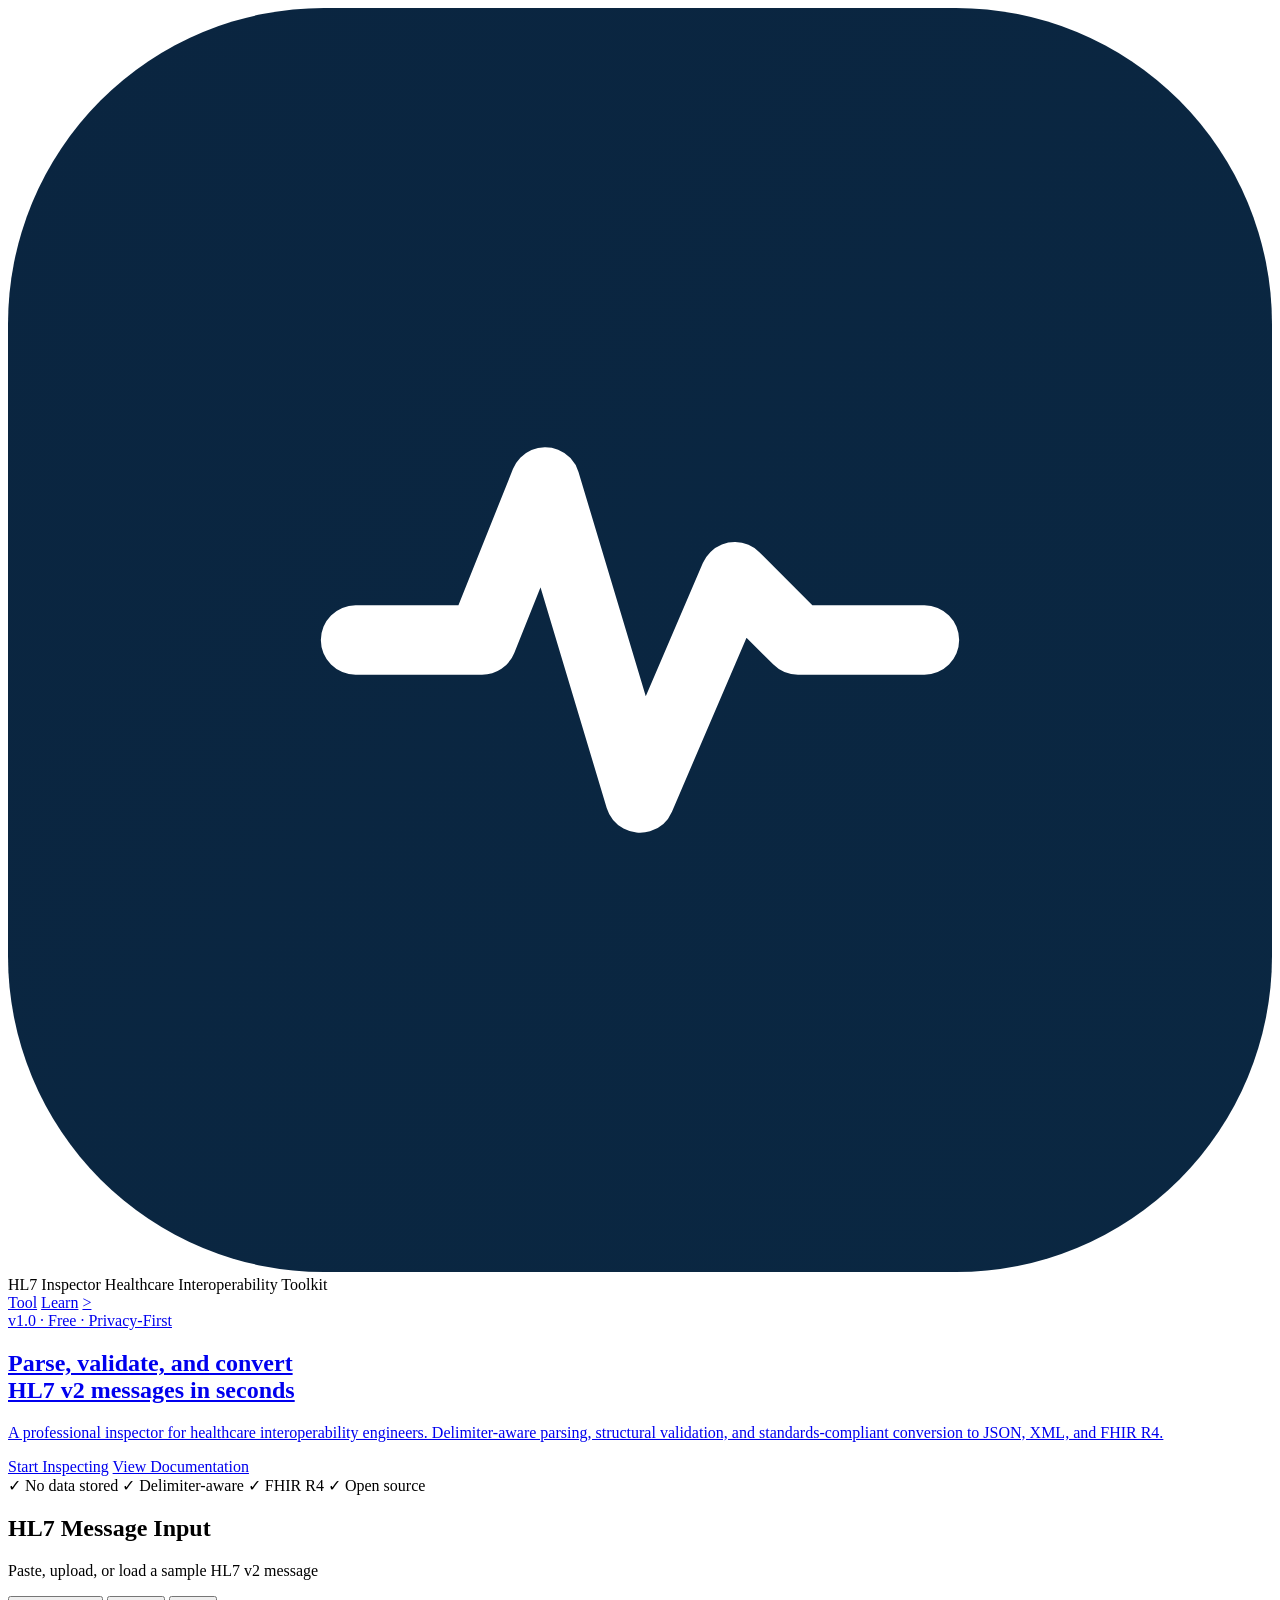
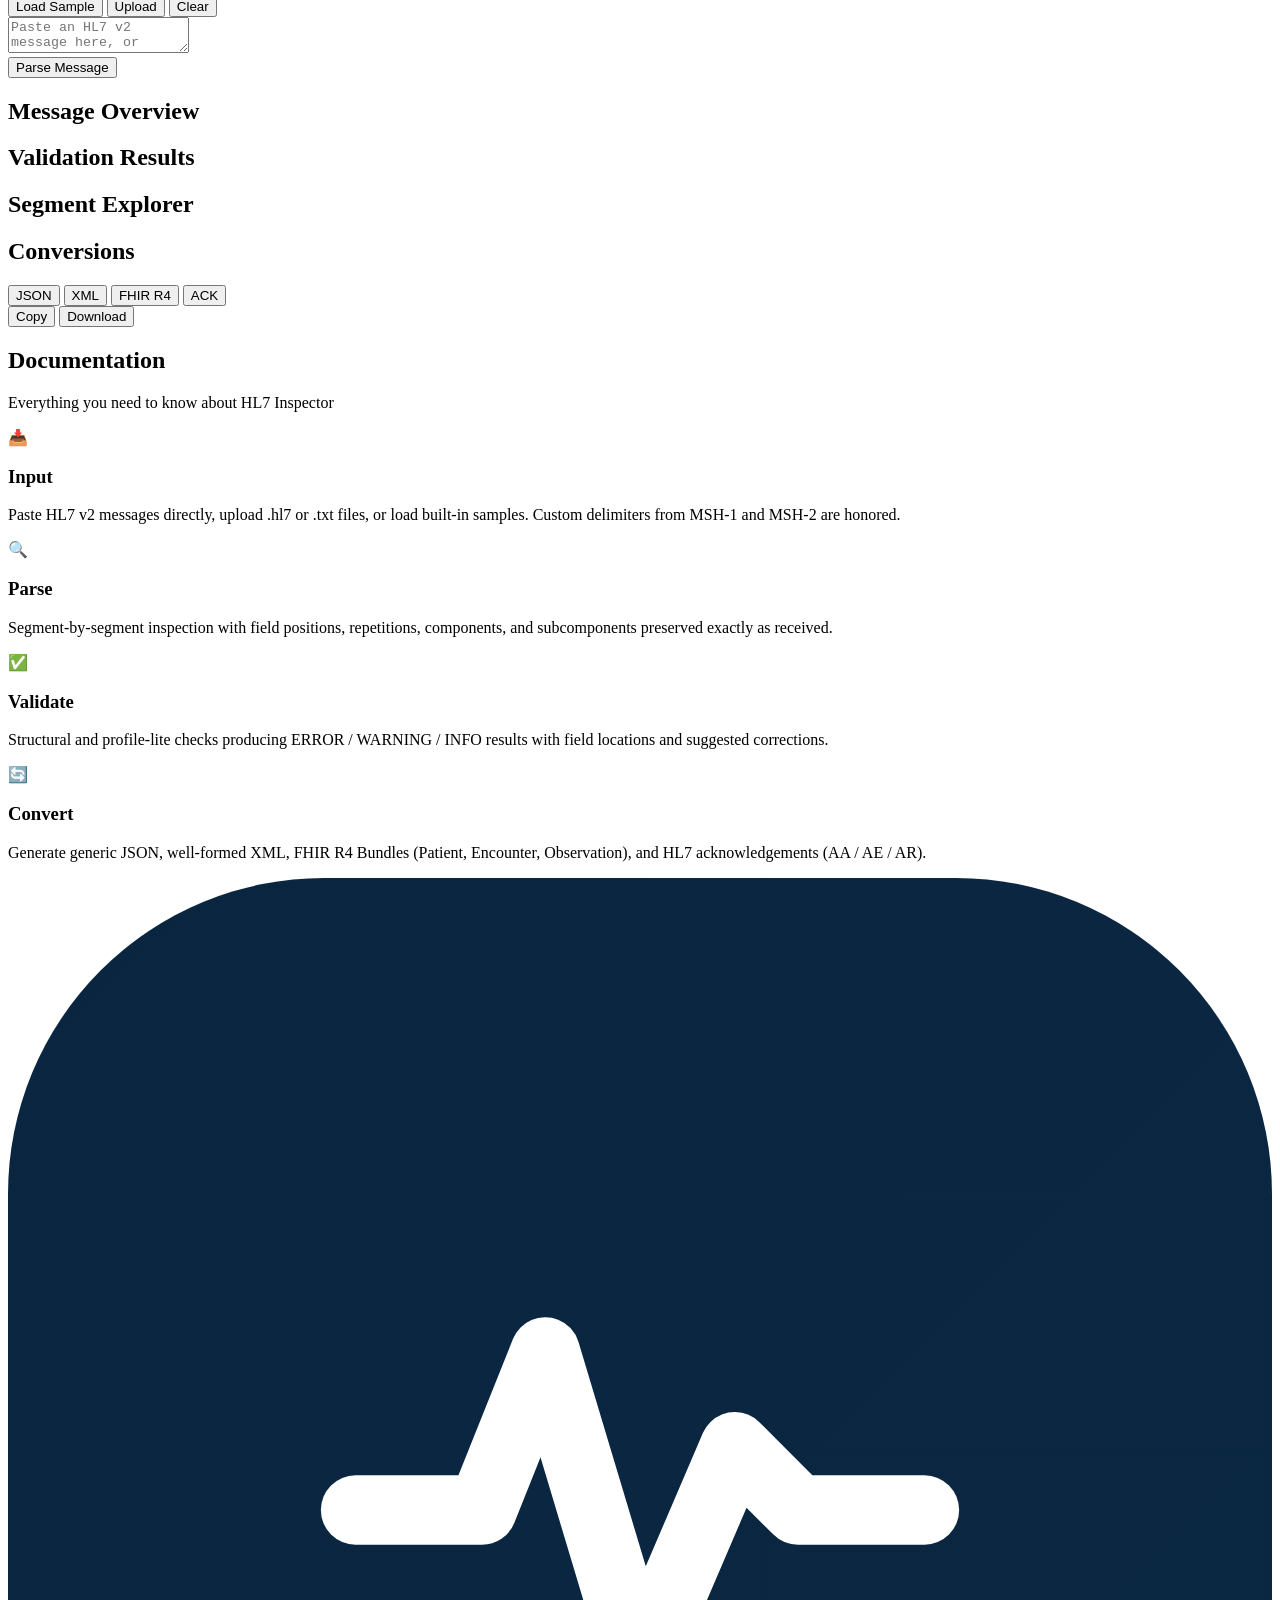
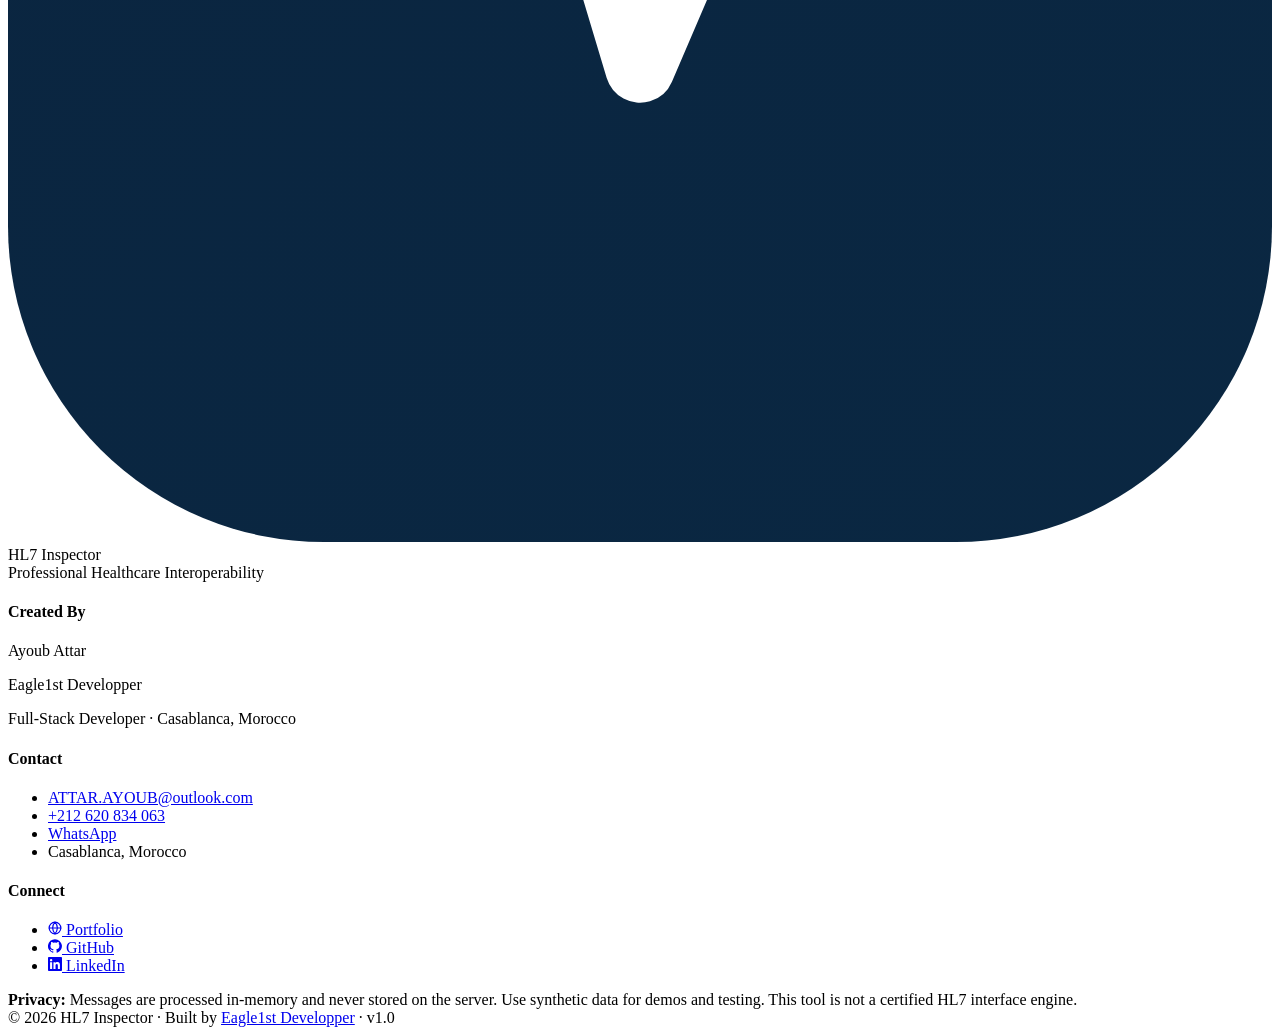
==== app/static/index.html @ b0ec29ca "Add visual HL7 learning page with animated walkthrough and segment explorer" ====
<!doctype html>
<html lang="en">

<head>
  <meta charset="utf-8" />
  <meta name="viewport" content="width=device-width,initial-scale=1" />
  <meta name="description"
    content="Professional HL7 v2 inspector, validator, and converter. Parse, validate, and convert HL7 messages to JSON, XML, and FHIR R4." />
  <title>HL7 Inspector — Professional Healthcare Message Tool</title>
  <link rel="preconnect" href="https://fonts.googleapis.com">
  <link rel="preconnect" href="https://fonts.gstatic.com" crossorigin>
  <link
    href="https://fonts.googleapis.com/css2?family=Inter:wght@400;500;600;700;800&family=JetBrains+Mono:wght@400;500&display=swap"
    rel="stylesheet">
  <link rel="stylesheet" href="/static/style.css" />
</head>

<body>

  <!-- ═══════════════════════════════════════════════════════════
     HEADER
     ═══════════════════════════════════════════════════════════ -->
  <header class="app-header">
    <div class="header-inner">
      <div class="brand">
        <div class="brand-mark">
          <svg viewBox="0 0 40 40" fill="none" xmlns="http://www.w3.org/2000/svg">
            <rect width="40" height="40" rx="10" fill="url(#brandGrad)" />
            <path d="M11 20h4l2-5 3 10 3-7 2 2h4" stroke="#fff" stroke-width="2.2" stroke-linecap="round"
              stroke-linejoin="round" fill="none" />
            <defs>
              <linearGradient id="brandGrad" x1="0" y1="0" x2="40" y2="40">
                <stop stop-color="#0a2540" />
                <stop offset="1" stop-color="#0e7c86" />
              </linearGradient>
            </defs>
          </svg>
        </div>
        <div class="brand-text">
          <span class="brand-name">HL7 Inspector</span>
          <span class="brand-tag">Healthcare Interoperability Toolkit</span>
        </div>
      </div>
      <nav class="header-nav">
        <a href="/" class="nav-link">Tool</a>
        <a href="/learn" class="nav-link">Learn</a>
        <a href="https://github.com/ATTARAYOUB" target="_blank" rel="noopener" class="nav-link nav-github"> >
      </nav>
    </div>
  </header>

  <!-- ═══════════════════════════════════════════════════════════
     HERO
     ═══════════════════════════════════════════════════════════ -->
  <section class="hero">
    <div class="hero-inner">
      <div class="hero-badge">v1.0 · Free · Privacy-First</div>
      <h1 class="hero-title">
        Parse, validate, and convert<br />
        <span class="hero-accent">HL7 v2 messages</span> in seconds
      </h1>
      <p class="hero-sub">
        A professional inspector for healthcare interoperability engineers.
        Delimiter-aware parsing, structural validation, and standards-compliant
        conversion to JSON, XML, and FHIR R4.
      </p>
      <div class="hero-actions">
        <a href="#tool" class="btn-primary-lg">Start Inspecting</a>
        <a href="#docs" class="btn-secondary-lg">View Documentation</a>
      </div>
      <div class="hero-trust">
        <span class="trust-item">✓ No data stored</span>
        <span class="trust-item">✓ Delimiter-aware</span>
        <span class="trust-item">✓ FHIR R4</span>
        <span class="trust-item">✓ Open source</span>
      </div>
    </div>
  </section>

  <!-- ═══════════════════════════════════════════════════════════
     MAIN TOOL
     ═══════════════════════════════════════════════════════════ -->
  <main class="container" id="tool">

    <!-- INPUT -->
    <section class="panel">
      <div class="panel-head">
        <div>
          <h2>HL7 Message Input</h2>
          <p class="panel-sub">Paste, upload, or load a sample HL7 v2 message</p>
        </div>
        <div class="actions">
          <button id="btn-sample" class="btn ghost">Load Sample</button>
          <input type="file" id="file-input" accept=".hl7,.txt" hidden />
          <button id="btn-upload" class="btn ghost">Upload</button>
          <button id="btn-clear" class="btn ghost">Clear</button>
        </div>
      </div>
      <textarea id="input" spellcheck="false"
        placeholder="Paste an HL7 v2 message here, or click Load Sample…"></textarea>
      <div class="row">
        <button id="btn-parse" class="btn primary">Parse Message</button>
        <span id="parse-status" class="status"></span>
      </div>
    </section>

    <!-- OVERVIEW -->
    <section id="overview-card" class="panel hidden">
      <div class="panel-head">
        <h2>Message Overview</h2>
      </div>
      <div id="overview" class="overview-grid"></div>
    </section>

    <!-- VALIDATION -->
    <section id="validation-card" class="panel hidden">
      <div class="panel-head">
        <h2>Validation Results</h2>
      </div>
      <div id="validation-summary" class="validation-summary"></div>
      <div id="validation-list" class="validation-list"></div>
    </section>

    <!-- EXPLORER -->
    <section id="explorer-card" class="panel hidden">
      <div class="panel-head">
        <h2>Segment Explorer</h2>
      </div>
      <div id="explorer" class="explorer"></div>
    </section>

    <!-- OUTPUTS -->
    <section id="outputs-card" class="panel hidden">
      <div class="panel-head">
        <h2>Conversions</h2>
      </div>
      <nav class="tabs" id="tabs">
        <button data-tab="json" class="tab active">JSON</button>
        <button data-tab="xml" class="tab">XML</button>
        <button data-tab="fhir" class="tab">FHIR R4</button>
        <button data-tab="ack" class="tab">ACK</button>
      </nav>
      <div class="output-toolbar">
        <button id="btn-copy" class="btn ghost">Copy</button>
        <button id="btn-download" class="btn ghost">Download</button>
        <span id="output-status" class="status"></span>
      </div>
      <pre id="output" class="output"></pre>
    </section>

  </main>

  <!-- ═══════════════════════════════════════════════════════════
     DOCS
     ═══════════════════════════════════════════════════════════ -->
  <section class="docs-section" id="docs">
    <div class="docs-inner">
      <h2 class="section-title">Documentation</h2>
      <p class="section-sub">Everything you need to know about HL7 Inspector</p>

      <div class="docs-grid">
        <div class="doc-card">
          <div class="doc-icon">📥</div>
          <h3>Input</h3>
          <p>Paste HL7 v2 messages directly, upload .hl7 or .txt files, or load built-in samples. Custom delimiters from
            MSH-1 and MSH-2 are honored.</p>
        </div>
        <div class="doc-card">
          <div class="doc-icon">🔍</div>
          <h3>Parse</h3>
          <p>Segment-by-segment inspection with field positions, repetitions, components, and subcomponents preserved
            exactly as received.</p>
        </div>
        <div class="doc-card">
          <div class="doc-icon">✅</div>
          <h3>Validate</h3>
          <p>Structural and profile-lite checks producing ERROR / WARNING / INFO results with field locations and
            suggested corrections.</p>
        </div>
        <div class="doc-card">
          <div class="doc-icon">🔄</div>
          <h3>Convert</h3>
          <p>Generate generic JSON, well-formed XML, FHIR R4 Bundles (Patient, Encounter, Observation), and HL7
            acknowledgements (AA / AE / AR).</p>
        </div>
      </div>
    </div>
  </section>

  <!-- ═══════════════════════════════════════════════════════════
     FOOTER — Developer Info
     ═══════════════════════════════════════════════════════════ -->
  <footer class="app-footer">
    <div class="footer-inner">

      <div class="footer-brand">
        <div class="footer-logo">
          <svg viewBox="0 0 40 40" fill="none" xmlns="http://www.w3.org/2000/svg">
            <rect width="40" height="40" rx="10" fill="url(#footerGrad)" />
            <path d="M11 20h4l2-5 3 10 3-7 2 2h4" stroke="#fff" stroke-width="2.2" stroke-linecap="round"
              stroke-linejoin="round" fill="none" />
            <defs>
              <linearGradient id="footerGrad" x1="0" y1="0" x2="40" y2="40">
                <stop stop-color="#0a2540" />
                <stop offset="1" stop-color="#0e7c86" />
              </linearGradient>
            </defs>
          </svg>
        </div>
        <div>
          <div class="footer-brand-name">HL7 Inspector</div>
          <div class="footer-brand-tag">Professional Healthcare Interoperability</div>
        </div>
      </div>

      <div class="footer-col">
        <h4>Created By</h4>
        <p class="creator-name">Ayoub Attar</p>
        <p class="creator-alias">Eagle1st Developper</p>
        <p class="creator-role">Full-Stack Developer · Casablanca, Morocco</p>
      </div>

      <div class="footer-col">
        <h4>Contact</h4>
        <ul class="footer-links">
          <li><a href="mailto:ATTAR.AYOUB@outlook.com">ATTAR.AYOUB@outlook.com</a></li>
          <li><a href="tel:+212620834063">+212 620 834 063</a></li>
          <li><a href="https://wa.me/212620834063" target="_blank" rel="noopener">WhatsApp</a></li>
          <li>Casablanca, Morocco</li>
        </ul>
      </div>

      <div class="footer-col">
        <h4>Connect</h4>
        <ul class="footer-links">
          <li>
            <a href="https://profile-ayoub.pages.dev" target="_blank" rel="noopener" class="social-link">
              <svg width="14" height="14" viewBox="0 0 24 24" fill="none" stroke="currentColor" stroke-width="2"
                stroke-linecap="round" stroke-linejoin="round">
                <circle cx="12" cy="12" r="10" />
                <line x1="2" y1="12" x2="22" y2="12" />
                <path d="M12 2a15.3 15.3 0 0 1 4 10 15.3 15.3 0 0 1-4 10 15.3 15.3 0 0 1-4-10 15.3 15.3 0 0 1 4-10z" />
              </svg>
              Portfolio
            </a>
          </li>
          <li>
            <a href="https://github.com/ATTARAYOUB" target="_blank" rel="noopener" class="social-link">
              <svg width="14" height="14" viewBox="0 0 24 24" fill="currentColor">
                <path
                  d="M12 .3a12 12 0 0 0-3.8 23.4c.6.1.8-.3.8-.6v-2c-3.3.7-4-1.6-4-1.6-.6-1.4-1.4-1.8-1.4-1.8-1-.7.1-.7.1-.7 1.2.1 1.8 1.2 1.8 1.2 1 1.8 2.8 1.3 3.5 1 0-.8.4-1.3.7-1.6-2.7-.3-5.5-1.3-5.5-6 0-1.2.5-2.3 1.2-3.1-.2-.4-.6-1.5.2-3.2 0 0 1-.3 3.3 1.2a11.5 11.5 0 0 1 6 0c2.3-1.5 3.3-1.2 3.3-1.2.8 1.7.3 2.8.1 3.2.8.8 1.2 1.9 1.2 3.1 0 4.7-2.8 5.7-5.5 6 .4.4.8 1.1.8 2.2v3.3c0 .3.2.7.8.6A12 12 0 0 0 12 .3" />
              </svg>
              GitHub
            </a>
          </li>
          <li>
            <a href="https://linkedin.com/in/itsayoubattar" target="_blank" rel="noopener" class="social-link">
              <svg width="14" height="14" viewBox="0 0 24 24" fill="currentColor">
                <path
                  d="M20.447 20.452h-3.554v-5.569c0-1.328-.027-3.037-1.852-3.037-1.853 0-2.136 1.445-2.136 2.939v5.667H9.351V9h3.414v1.561h.046c.477-.9 1.637-1.85 3.37-1.85 3.601 0 4.267 2.37 4.267 5.455v6.286zM5.337 7.433a2.062 2.062 0 01-2.063-2.065 2.064 2.064 0 112.063 2.065zm1.782 13.019H3.555V9h3.564v11.452zM22.225 0H1.771C.792 0 0 .774 0 1.729v20.542C0 23.227.792 24 1.771 24h20.451C23.2 24 24 23.227 24 22.271V1.729C24 .774 23.2 0 22.222 0h.003z" />
              </svg>
              LinkedIn
            </a>
          </li>
        </ul>
      </div>

    </div>

    <div class="footer-bottom">
      <div class="footer-privacy">
        <strong>Privacy:</strong> Messages are processed in-memory and never stored on the server.
        Use synthetic data for demos and testing. This tool is not a certified HL7 interface engine.
      </div>
      <div class="footer-copy">
        © <span id="year"></span> HL7 Inspector · Built by
        <a href="https://profile-ayoub.pages.dev" target="_blank" rel="noopener">Eagle1st Developper</a>
        · v1.0
      </div>
    </div>
  </footer>

  <script>document.getElementById('year').textContent = new Date().getFullYear();</script>
  <script src="/static/app.js"></script>
</body>

</html>
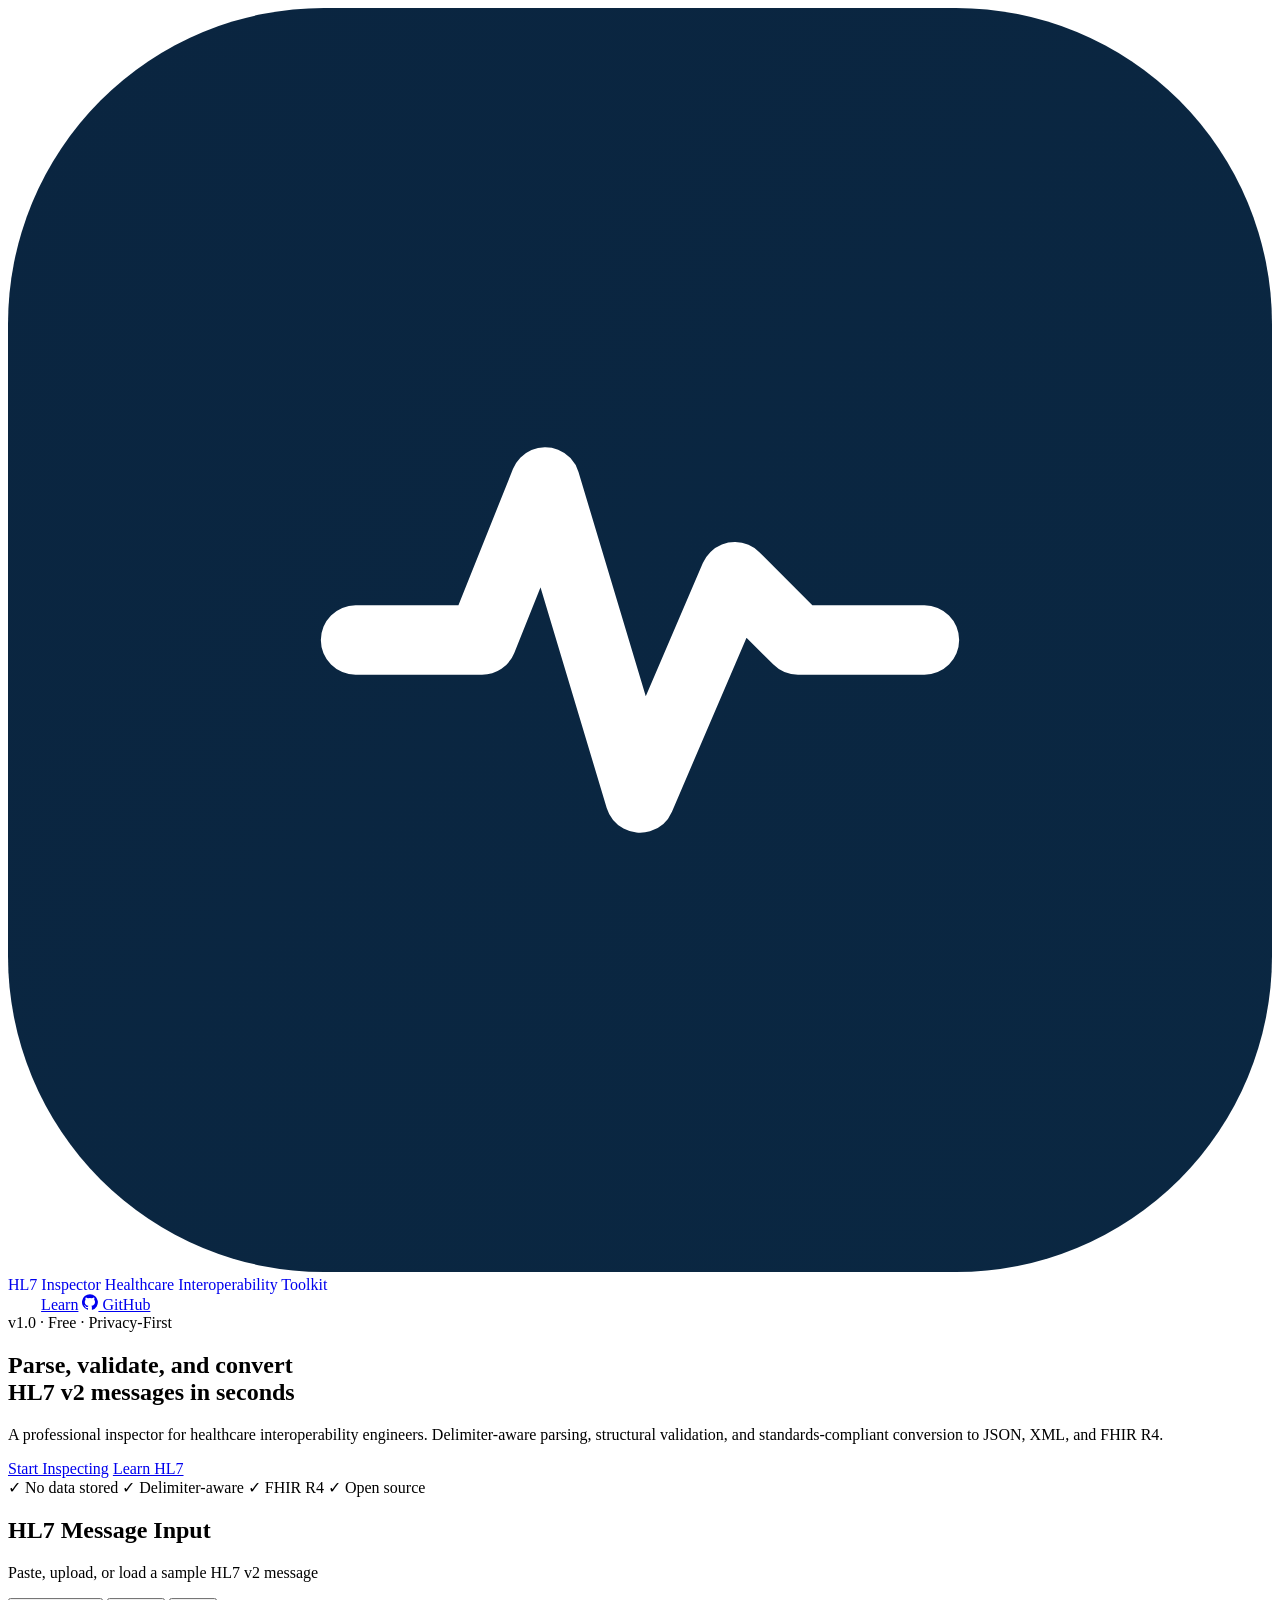
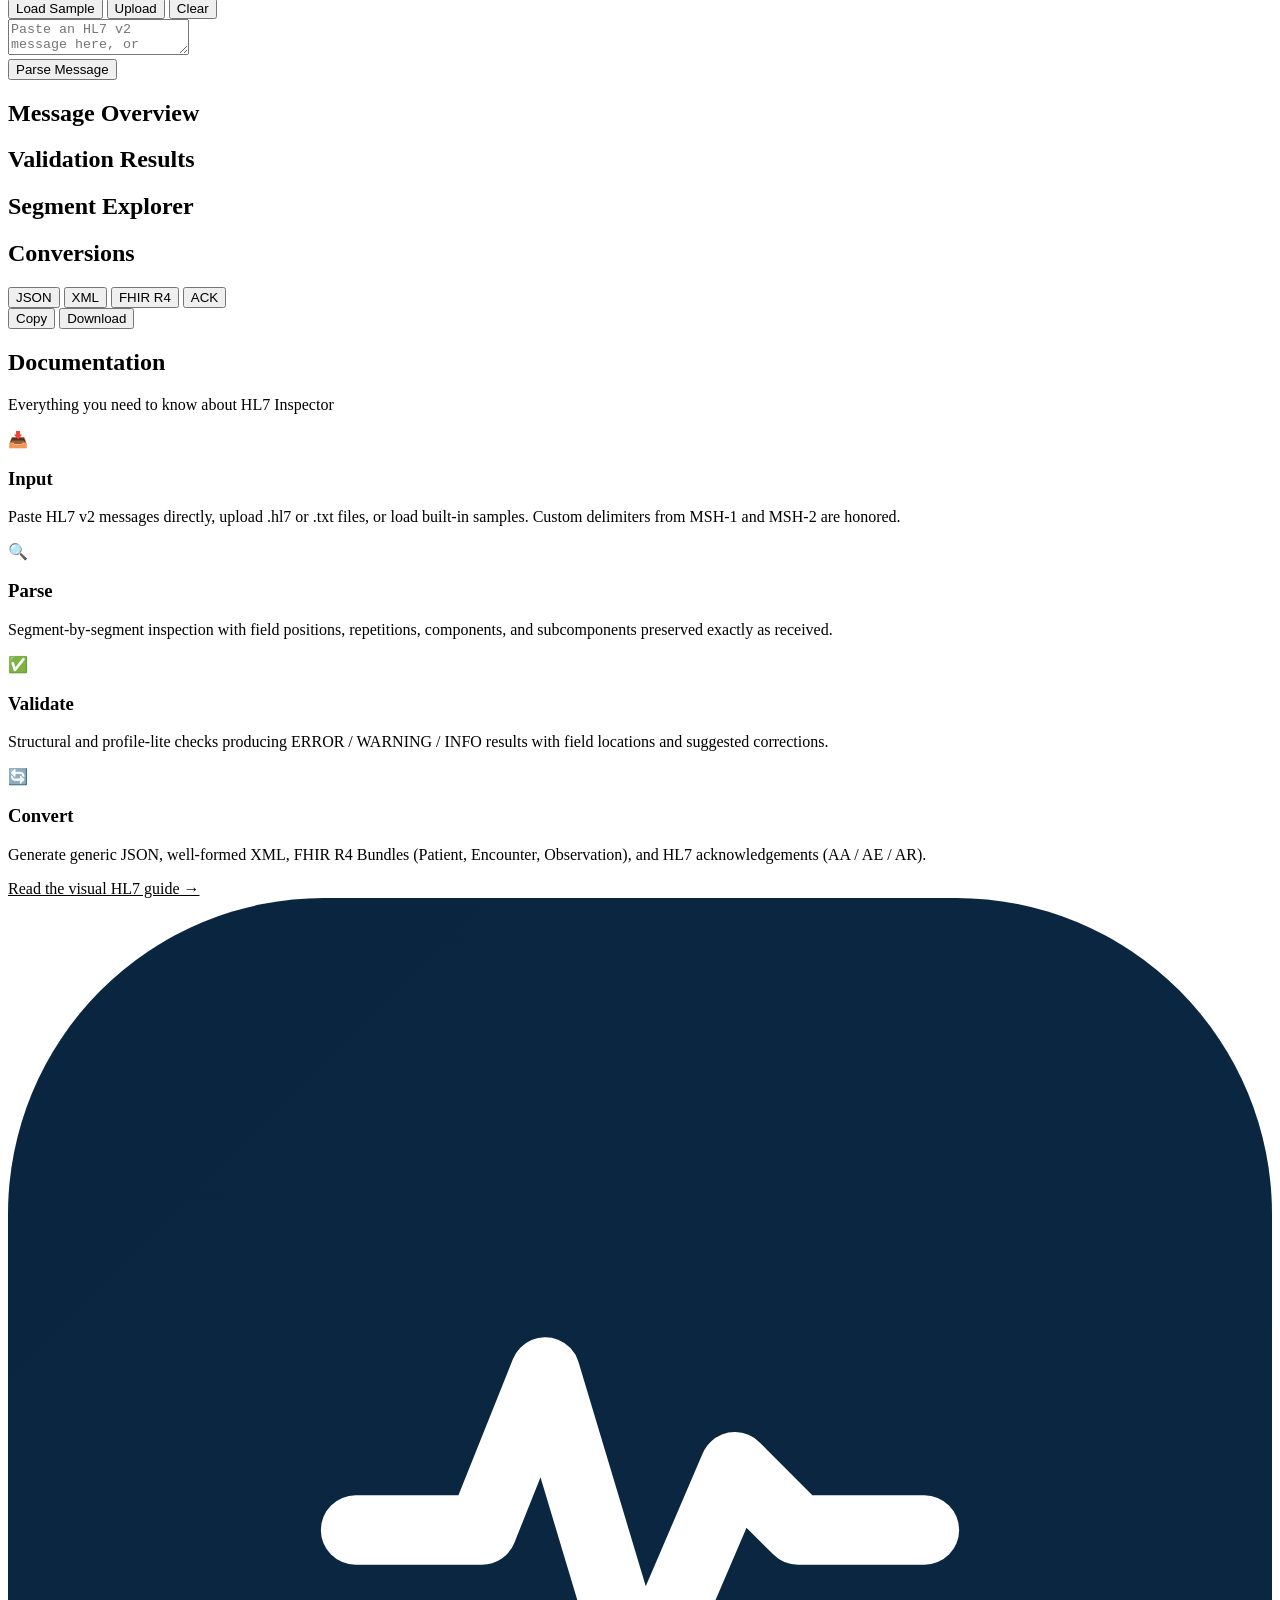
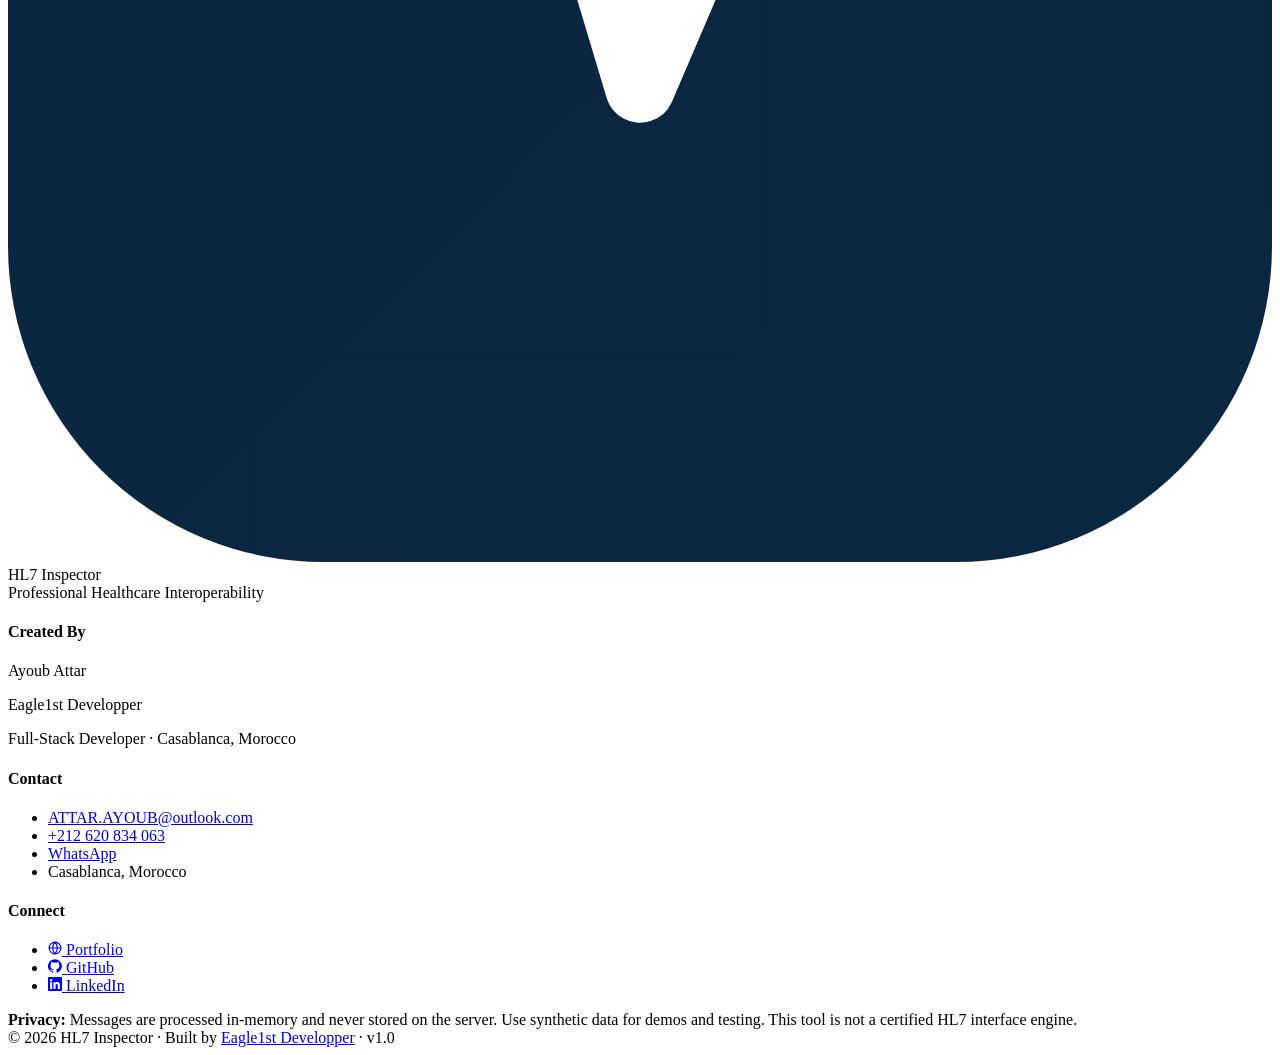
==== commit ae0822a1: "Update index.html header and hero with Learn link" ====
--- a/app/static/index.html
+++ b/app/static/index.html
@@ -1,287 +1,262 @@
 <!doctype html>
 <html lang="en">
-
 <head>
-  <meta charset="utf-8" />
-  <meta name="viewport" content="width=device-width,initial-scale=1" />
-  <meta name="description"
-    content="Professional HL7 v2 inspector, validator, and converter. Parse, validate, and convert HL7 messages to JSON, XML, and FHIR R4." />
-  <title>HL7 Inspector — Professional Healthcare Message Tool</title>
-  <link rel="preconnect" href="https://fonts.googleapis.com">
-  <link rel="preconnect" href="https://fonts.gstatic.com" crossorigin>
-  <link
-    href="https://fonts.googleapis.com/css2?family=Inter:wght@400;500;600;700;800&family=JetBrains+Mono:wght@400;500&display=swap"
-    rel="stylesheet">
-  <link rel="stylesheet" href="/static/style.css" />
+<meta charset="utf-8"/>
+<meta name="viewport" content="width=device-width,initial-scale=1"/>
+<meta name="description" content="Professional HL7 v2 inspector, validator, and converter. Parse, validate, and convert HL7 messages to JSON, XML, and FHIR R4."/>
+<title>HL7 Inspector — Professional Healthcare Message Tool</title>
+<link rel="preconnect" href="https://fonts.googleapis.com">
+<link rel="preconnect" href="https://fonts.gstatic.com" crossorigin>
+<link href="https://fonts.googleapis.com/css2?family=Inter:wght@400;500;600;700;800&family=JetBrains+Mono:wght@400;500&display=swap" rel="stylesheet">
+<link rel="stylesheet" href="/static/style.css"/>
 </head>
-
 <body>
 
-  <!-- ═══════════════════════════════════════════════════════════
+<!-- ═══════════════════════════════════════════════════════════
      HEADER
      ═══════════════════════════════════════════════════════════ -->
-  <header class="app-header">
-    <div class="header-inner">
-      <div class="brand">
-        <div class="brand-mark">
-          <svg viewBox="0 0 40 40" fill="none" xmlns="http://www.w3.org/2000/svg">
-            <rect width="40" height="40" rx="10" fill="url(#brandGrad)" />
-            <path d="M11 20h4l2-5 3 10 3-7 2 2h4" stroke="#fff" stroke-width="2.2" stroke-linecap="round"
-              stroke-linejoin="round" fill="none" />
-            <defs>
-              <linearGradient id="brandGrad" x1="0" y1="0" x2="40" y2="40">
-                <stop stop-color="#0a2540" />
-                <stop offset="1" stop-color="#0e7c86" />
-              </linearGradient>
-            </defs>
-          </svg>
-        </div>
-        <div class="brand-text">
-          <span class="brand-name">HL7 Inspector</span>
-          <span class="brand-tag">Healthcare Interoperability Toolkit</span>
-        </div>
-      </div>
-      <nav class="header-nav">
-        <a href="/" class="nav-link">Tool</a>
-        <a href="/learn" class="nav-link">Learn</a>
-        <a href="https://github.com/ATTARAYOUB" target="_blank" rel="noopener" class="nav-link nav-github"> >
-      </nav>
-    </div>
-  </header>
-
-  <!-- ═══════════════════════════════════════════════════════════
+<header class="app-header">
+  <div class="header-inner">
+    <a href="/" class="brand" style="text-decoration:none;">
+      <div class="brand-mark">
+        <svg viewBox="0 0 40 40" fill="none" xmlns="http://www.w3.org/2000/svg">
+          <rect width="40" height="40" rx="10" fill="url(#brandGrad)"/>
+          <path d="M11 20h4l2-5 3 10 3-7 2 2h4" stroke="#fff" stroke-width="2.2" stroke-linecap="round" stroke-linejoin="round" fill="none"/>
+          <defs>
+            <linearGradient id="brandGrad" x1="0" y1="0" x2="40" y2="40">
+              <stop stop-color="#0a2540"/>
+              <stop offset="1" stop-color="#0e7c86"/>
+            </linearGradient>
+          </defs>
+        </svg>
+      </div>
+      <div class="brand-text">
+        <span class="brand-name">HL7 Inspector</span>
+        <span class="brand-tag">Healthcare Interoperability Toolkit</span>
+      </div>
+    </a>
+    <nav class="header-nav">
+      <a href="/" class="nav-link" style="color:#fff;background:rgba(255,255,255,.08);">Tool</a>
+      <a href="/learn" class="nav-link">Learn</a>
+      <a href="https://github.com/ATTARAYOUB" target="_blank" rel="noopener" class="nav-link nav-github">
+        <svg width="16" height="16" viewBox="0 0 24 24" fill="currentColor"><path d="M12 .3a12 12 0 0 0-3.8 23.4c.6.1.8-.3.8-.6v-2c-3.3.7-4-1.6-4-1.6-.6-1.4-1.4-1.8-1.4-1.8-1-.7.1-.7.1-.7 1.2.1 1.8 1.2 1.8 1.2 1 1.8 2.8 1.3 3.5 1 0-.8.4-1.3.7-1.6-2.7-.3-5.5-1.3-5.5-6 0-1.2.5-2.3 1.2-3.1-.2-.4-.6-1.5.2-3.2 0 0 1-.3 3.3 1.2a11.5 11.5 0 0 1 6 0c2.3-1.5 3.3-1.2 3.3-1.2.8 1.7.3 2.8.1 3.2.8.8 1.2 1.9 1.2 3.1 0 4.7-2.8 5.7-5.5 6 .4.4.8 1.1.8 2.2v3.3c0 .3.2.7.8.6A12 12 0 0 0 12 .3"/></svg>
+        GitHub
+      </a>
+    </nav>
+  </div>
+</header>
+
+<!-- ═══════════════════════════════════════════════════════════
      HERO
      ═══════════════════════════════════════════════════════════ -->
-  <section class="hero">
-    <div class="hero-inner">
-      <div class="hero-badge">v1.0 · Free · Privacy-First</div>
-      <h1 class="hero-title">
-        Parse, validate, and convert<br />
-        <span class="hero-accent">HL7 v2 messages</span> in seconds
-      </h1>
-      <p class="hero-sub">
-        A professional inspector for healthcare interoperability engineers.
-        Delimiter-aware parsing, structural validation, and standards-compliant
-        conversion to JSON, XML, and FHIR R4.
-      </p>
-      <div class="hero-actions">
-        <a href="#tool" class="btn-primary-lg">Start Inspecting</a>
-        <a href="#docs" class="btn-secondary-lg">View Documentation</a>
-      </div>
-      <div class="hero-trust">
-        <span class="trust-item">✓ No data stored</span>
-        <span class="trust-item">✓ Delimiter-aware</span>
-        <span class="trust-item">✓ FHIR R4</span>
-        <span class="trust-item">✓ Open source</span>
-      </div>
-    </div>
-  </section>
-
-  <!-- ═══════════════════════════════════════════════════════════
+<section class="hero">
+  <div class="hero-inner">
+    <div class="hero-badge">v1.0 · Free · Privacy-First</div>
+    <h1 class="hero-title">
+      Parse, validate, and convert<br/>
+      <span class="hero-accent">HL7 v2 messages</span> in seconds
+    </h1>
+    <p class="hero-sub">
+      A professional inspector for healthcare interoperability engineers.
+      Delimiter-aware parsing, structural validation, and standards-compliant
+      conversion to JSON, XML, and FHIR R4.
+    </p>
+    <div class="hero-actions">
+      <a href="#tool" class="btn-primary-lg">Start Inspecting</a>
+      <a href="/learn" class="btn-secondary-lg">Learn HL7</a>
+    </div>
+    <div class="hero-trust">
+      <span class="trust-item">✓ No data stored</span>
+      <span class="trust-item">✓ Delimiter-aware</span>
+      <span class="trust-item">✓ FHIR R4</span>
+      <span class="trust-item">✓ Open source</span>
+    </div>
+  </div>
+</section>
+
+<!-- ═══════════════════════════════════════════════════════════
      MAIN TOOL
      ═══════════════════════════════════════════════════════════ -->
-  <main class="container" id="tool">
-
-    <!-- INPUT -->
-    <section class="panel">
-      <div class="panel-head">
-        <div>
-          <h2>HL7 Message Input</h2>
-          <p class="panel-sub">Paste, upload, or load a sample HL7 v2 message</p>
-        </div>
-        <div class="actions">
-          <button id="btn-sample" class="btn ghost">Load Sample</button>
-          <input type="file" id="file-input" accept=".hl7,.txt" hidden />
-          <button id="btn-upload" class="btn ghost">Upload</button>
-          <button id="btn-clear" class="btn ghost">Clear</button>
-        </div>
-      </div>
-      <textarea id="input" spellcheck="false"
-        placeholder="Paste an HL7 v2 message here, or click Load Sample…"></textarea>
-      <div class="row">
-        <button id="btn-parse" class="btn primary">Parse Message</button>
-        <span id="parse-status" class="status"></span>
-      </div>
-    </section>
-
-    <!-- OVERVIEW -->
-    <section id="overview-card" class="panel hidden">
-      <div class="panel-head">
-        <h2>Message Overview</h2>
-      </div>
-      <div id="overview" class="overview-grid"></div>
-    </section>
-
-    <!-- VALIDATION -->
-    <section id="validation-card" class="panel hidden">
-      <div class="panel-head">
-        <h2>Validation Results</h2>
-      </div>
-      <div id="validation-summary" class="validation-summary"></div>
-      <div id="validation-list" class="validation-list"></div>
-    </section>
-
-    <!-- EXPLORER -->
-    <section id="explorer-card" class="panel hidden">
-      <div class="panel-head">
-        <h2>Segment Explorer</h2>
-      </div>
-      <div id="explorer" class="explorer"></div>
-    </section>
-
-    <!-- OUTPUTS -->
-    <section id="outputs-card" class="panel hidden">
-      <div class="panel-head">
-        <h2>Conversions</h2>
-      </div>
-      <nav class="tabs" id="tabs">
-        <button data-tab="json" class="tab active">JSON</button>
-        <button data-tab="xml" class="tab">XML</button>
-        <button data-tab="fhir" class="tab">FHIR R4</button>
-        <button data-tab="ack" class="tab">ACK</button>
-      </nav>
-      <div class="output-toolbar">
-        <button id="btn-copy" class="btn ghost">Copy</button>
-        <button id="btn-download" class="btn ghost">Download</button>
-        <span id="output-status" class="status"></span>
-      </div>
-      <pre id="output" class="output"></pre>
-    </section>
-
-  </main>
-
-  <!-- ═══════════════════════════════════════════════════════════
-     DOCS
-     ═══════════════════════════════════════════════════════════ -->
-  <section class="docs-section" id="docs">
-    <div class="docs-inner">
-      <h2 class="section-title">Documentation</h2>
-      <p class="section-sub">Everything you need to know about HL7 Inspector</p>
-
-      <div class="docs-grid">
-        <div class="doc-card">
-          <div class="doc-icon">📥</div>
-          <h3>Input</h3>
-          <p>Paste HL7 v2 messages directly, upload .hl7 or .txt files, or load built-in samples. Custom delimiters from
-            MSH-1 and MSH-2 are honored.</p>
-        </div>
-        <div class="doc-card">
-          <div class="doc-icon">🔍</div>
-          <h3>Parse</h3>
-          <p>Segment-by-segment inspection with field positions, repetitions, components, and subcomponents preserved
-            exactly as received.</p>
-        </div>
-        <div class="doc-card">
-          <div class="doc-icon">✅</div>
-          <h3>Validate</h3>
-          <p>Structural and profile-lite checks producing ERROR / WARNING / INFO results with field locations and
-            suggested corrections.</p>
-        </div>
-        <div class="doc-card">
-          <div class="doc-icon">🔄</div>
-          <h3>Convert</h3>
-          <p>Generate generic JSON, well-formed XML, FHIR R4 Bundles (Patient, Encounter, Observation), and HL7
-            acknowledgements (AA / AE / AR).</p>
-        </div>
-      </div>
-    </div>
-  </section>
-
-  <!-- ═══════════════════════════════════════════════════════════
-     FOOTER — Developer Info
-     ═══════════════════════════════════════════════════════════ -->
-  <footer class="app-footer">
-    <div class="footer-inner">
-
-      <div class="footer-brand">
-        <div class="footer-logo">
-          <svg viewBox="0 0 40 40" fill="none" xmlns="http://www.w3.org/2000/svg">
-            <rect width="40" height="40" rx="10" fill="url(#footerGrad)" />
-            <path d="M11 20h4l2-5 3 10 3-7 2 2h4" stroke="#fff" stroke-width="2.2" stroke-linecap="round"
-              stroke-linejoin="round" fill="none" />
-            <defs>
-              <linearGradient id="footerGrad" x1="0" y1="0" x2="40" y2="40">
-                <stop stop-color="#0a2540" />
-                <stop offset="1" stop-color="#0e7c86" />
-              </linearGradient>
-            </defs>
-          </svg>
-        </div>
-        <div>
-          <div class="footer-brand-name">HL7 Inspector</div>
-          <div class="footer-brand-tag">Professional Healthcare Interoperability</div>
-        </div>
-      </div>
-
-      <div class="footer-col">
-        <h4>Created By</h4>
-        <p class="creator-name">Ayoub Attar</p>
-        <p class="creator-alias">Eagle1st Developper</p>
-        <p class="creator-role">Full-Stack Developer · Casablanca, Morocco</p>
-      </div>
-
-      <div class="footer-col">
-        <h4>Contact</h4>
-        <ul class="footer-links">
-          <li><a href="mailto:ATTAR.AYOUB@outlook.com">ATTAR.AYOUB@outlook.com</a></li>
-          <li><a href="tel:+212620834063">+212 620 834 063</a></li>
-          <li><a href="https://wa.me/212620834063" target="_blank" rel="noopener">WhatsApp</a></li>
-          <li>Casablanca, Morocco</li>
-        </ul>
-      </div>
-
-      <div class="footer-col">
-        <h4>Connect</h4>
-        <ul class="footer-links">
-          <li>
-            <a href="https://profile-ayoub.pages.dev" target="_blank" rel="noopener" class="social-link">
-              <svg width="14" height="14" viewBox="0 0 24 24" fill="none" stroke="currentColor" stroke-width="2"
-                stroke-linecap="round" stroke-linejoin="round">
-                <circle cx="12" cy="12" r="10" />
-                <line x1="2" y1="12" x2="22" y2="12" />
-                <path d="M12 2a15.3 15.3 0 0 1 4 10 15.3 15.3 0 0 1-4 10 15.3 15.3 0 0 1-4-10 15.3 15.3 0 0 1 4-10z" />
-              </svg>
-              Portfolio
-            </a>
-          </li>
-          <li>
-            <a href="https://github.com/ATTARAYOUB" target="_blank" rel="noopener" class="social-link">
-              <svg width="14" height="14" viewBox="0 0 24 24" fill="currentColor">
-                <path
-                  d="M12 .3a12 12 0 0 0-3.8 23.4c.6.1.8-.3.8-.6v-2c-3.3.7-4-1.6-4-1.6-.6-1.4-1.4-1.8-1.4-1.8-1-.7.1-.7.1-.7 1.2.1 1.8 1.2 1.8 1.2 1 1.8 2.8 1.3 3.5 1 0-.8.4-1.3.7-1.6-2.7-.3-5.5-1.3-5.5-6 0-1.2.5-2.3 1.2-3.1-.2-.4-.6-1.5.2-3.2 0 0 1-.3 3.3 1.2a11.5 11.5 0 0 1 6 0c2.3-1.5 3.3-1.2 3.3-1.2.8 1.7.3 2.8.1 3.2.8.8 1.2 1.9 1.2 3.1 0 4.7-2.8 5.7-5.5 6 .4.4.8 1.1.8 2.2v3.3c0 .3.2.7.8.6A12 12 0 0 0 12 .3" />
-              </svg>
-              GitHub
-            </a>
-          </li>
-          <li>
-            <a href="https://linkedin.com/in/itsayoubattar" target="_blank" rel="noopener" class="social-link">
-              <svg width="14" height="14" viewBox="0 0 24 24" fill="currentColor">
-                <path
-                  d="M20.447 20.452h-3.554v-5.569c0-1.328-.027-3.037-1.852-3.037-1.853 0-2.136 1.445-2.136 2.939v5.667H9.351V9h3.414v1.561h.046c.477-.9 1.637-1.85 3.37-1.85 3.601 0 4.267 2.37 4.267 5.455v6.286zM5.337 7.433a2.062 2.062 0 01-2.063-2.065 2.064 2.064 0 112.063 2.065zm1.782 13.019H3.555V9h3.564v11.452zM22.225 0H1.771C.792 0 0 .774 0 1.729v20.542C0 23.227.792 24 1.771 24h20.451C23.2 24 24 23.227 24 22.271V1.729C24 .774 23.2 0 22.222 0h.003z" />
-              </svg>
-              LinkedIn
-            </a>
-          </li>
-        </ul>
-      </div>
-
-    </div>
-
-    <div class="footer-bottom">
-      <div class="footer-privacy">
-        <strong>Privacy:</strong> Messages are processed in-memory and never stored on the server.
-        Use synthetic data for demos and testing. This tool is not a certified HL7 interface engine.
-      </div>
-      <div class="footer-copy">
-        © <span id="year"></span> HL7 Inspector · Built by
-        <a href="https://profile-ayoub.pages.dev" target="_blank" rel="noopener">Eagle1st Developper</a>
-        · v1.0
-      </div>
-    </div>
-  </footer>
-
-  <script>document.getElementById('year').textContent = new Date().getFullYear();</script>
-  <script src="/static/app.js"></script>
+<main class="container" id="tool">
+
+  <!-- INPUT -->
+  <section class="panel">
+    <div class="panel-head">
+      <div>
+        <h2>HL7 Message Input</h2>
+        <p class="panel-sub">Paste, upload, or load a sample HL7 v2 message</p>
+      </div>
+      <div class="actions">
+        <button id="btn-sample" class="btn ghost">Load Sample</button>
+        <input type="file" id="file-input" accept=".hl7,.txt" hidden/>
+        <button id="btn-upload" class="btn ghost">Upload</button>
+        <button id="btn-clear" class="btn ghost">Clear</button>
+      </div>
+    </div>
+    <textarea id="input" spellcheck="false" placeholder="Paste an HL7 v2 message here, or click Load Sample…"></textarea>
+    <div class="row">
+      <button id="btn-parse" class="btn primary">Parse Message</button>
+      <span id="parse-status" class="status"></span>
+    </div>
+  </section>
+
+  <!-- OVERVIEW -->
+  <section id="overview-card" class="panel hidden">
+    <div class="panel-head"><h2>Message Overview</h2></div>
+    <div id="overview" class="overview-grid"></div>
+  </section>
+
+  <!-- VALIDATION -->
+  <section id="validation-card" class="panel hidden">
+    <div class="panel-head"><h2>Validation Results</h2></div>
+    <div id="validation-summary" class="validation-summary"></div>
+    <div id="validation-list" class="validation-list"></div>
+  </section>
+
+  <!-- EXPLORER -->
+  <section id="explorer-card" class="panel hidden">
+    <div class="panel-head"><h2>Segment Explorer</h2></div>
+    <div id="explorer" class="explorer"></div>
+  </section>
+
+  <!-- OUTPUTS -->
+  <section id="outputs-card" class="panel hidden">
+    <div class="panel-head"><h2>Conversions</h2></div>
+    <nav class="tabs" id="tabs">
+      <button data-tab="json" class="tab active">JSON</button>
+      <button data-tab="xml" class="tab">XML</button>
+      <button data-tab="fhir" class="tab">FHIR R4</button>
+      <button data-tab="ack" class="tab">ACK</button>
+    </nav>
+    <div class="output-toolbar">
+      <button id="btn-copy" class="btn ghost">Copy</button>
+      <button id="btn-download" class="btn ghost">Download</button>
+      <span id="output-status" class="status"></span>
+    </div>
+    <pre id="output" class="output"></pre>
+  </section>
+
+</main>
+
+<!-- ═══════════════════════════════════════════════════════════
+     DOCS / FEATURES
+     ═══════════════════════════════════════════════════════════ -->
+<section class="docs-section" id="docs">
+  <div class="docs-inner">
+    <h2 class="section-title">Documentation</h2>
+    <p class="section-sub">Everything you need to know about HL7 Inspector</p>
+
+    <div class="docs-grid">
+      <div class="doc-card">
+        <div class="doc-icon">📥</div>
+        <h3>Input</h3>
+        <p>Paste HL7 v2 messages directly, upload .hl7 or .txt files, or load built-in samples. Custom delimiters from MSH-1 and MSH-2 are honored.</p>
+      </div>
+      <div class="doc-card">
+        <div class="doc-icon">🔍</div>
+        <h3>Parse</h3>
+        <p>Segment-by-segment inspection with field positions, repetitions, components, and subcomponents preserved exactly as received.</p>
+      </div>
+      <div class="doc-card">
+        <div class="doc-icon">✅</div>
+        <h3>Validate</h3>
+        <p>Structural and profile-lite checks producing ERROR / WARNING / INFO results with field locations and suggested corrections.</p>
+      </div>
+      <div class="doc-card">
+        <div class="doc-icon">🔄</div>
+        <h3>Convert</h3>
+        <p>Generate generic JSON, well-formed XML, FHIR R4 Bundles (Patient, Encounter, Observation), and HL7 acknowledgements (AA / AE / AR).</p>
+      </div>
+    </div>
+
+    <div class="docs-cta">
+      <a href="/learn" class="btn-secondary-lg" style="border-color:var(--teal-500); color:var(--teal-600); background:#fff;">Read the visual HL7 guide →</a>
+    </div>
+  </div>
+</section>
+
+<!-- ═══════════════════════════════════════════════════════════
+     FOOTER
+     ═══════════════════════════════════════════════════════════ -->
+<footer class="app-footer">
+  <div class="footer-inner">
+
+    <div class="footer-brand">
+      <div class="footer-logo">
+        <svg viewBox="0 0 40 40" fill="none" xmlns="http://www.w3.org/2000/svg">
+          <rect width="40" height="40" rx="10" fill="url(#footerGrad)"/>
+          <path d="M11 20h4l2-5 3 10 3-7 2 2h4" stroke="#fff" stroke-width="2.2" stroke-linecap="round" stroke-linejoin="round" fill="none"/>
+          <defs>
+            <linearGradient id="footerGrad" x1="0" y1="0" x2="40" y2="40">
+              <stop stop-color="#0a2540"/>
+              <stop offset="1" stop-color="#0e7c86"/>
+            </linearGradient>
+          </defs>
+        </svg>
+      </div>
+      <div>
+        <div class="footer-brand-name">HL7 Inspector</div>
+        <div class="footer-brand-tag">Professional Healthcare Interoperability</div>
+      </div>
+    </div>
+
+    <div class="footer-col">
+      <h4>Created By</h4>
+      <p class="creator-name">Ayoub Attar</p>
+      <p class="creator-alias">Eagle1st Developper</p>
+      <p class="creator-role">Full-Stack Developer · Casablanca, Morocco</p>
+    </div>
+
+    <div class="footer-col">
+      <h4>Contact</h4>
+      <ul class="footer-links">
+        <li><a href="mailto:ATTAR.AYOUB@outlook.com">ATTAR.AYOUB@outlook.com</a></li>
+        <li><a href="tel:+212620834063">+212 620 834 063</a></li>
+        <li><a href="https://wa.me/212620834063" target="_blank" rel="noopener">WhatsApp</a></li>
+        <li>Casablanca, Morocco</li>
+      </ul>
+    </div>
+
+    <div class="footer-col">
+      <h4>Connect</h4>
+      <ul class="footer-links">
+        <li>
+          <a href="https://profile-ayoub.pages.dev" target="_blank" rel="noopener" class="social-link">
+            <svg width="14" height="14" viewBox="0 0 24 24" fill="none" stroke="currentColor" stroke-width="2" stroke-linecap="round" stroke-linejoin="round"><circle cx="12" cy="12" r="10"/><line x1="2" y1="12" x2="22" y2="12"/><path d="M12 2a15.3 15.3 0 0 1 4 10 15.3 15.3 0 0 1-4 10 15.3 15.3 0 0 1-4-10 15.3 15.3 0 0 1 4-10z"/></svg>
+            Portfolio
+          </a>
+        </li>
+        <li>
+          <a href="https://github.com/ATTARAYOUB" target="_blank" rel="noopener" class="social-link">
+            <svg width="14" height="14" viewBox="0 0 24 24" fill="currentColor"><path d="M12 .3a12 12 0 0 0-3.8 23.4c.6.1.8-.3.8-.6v-2c-3.3.7-4-1.6-4-1.6-.6-1.4-1.4-1.8-1.4-1.8-1-.7.1-.7.1-.7 1.2.1 1.8 1.2 1.8 1.2 1 1.8 2.8 1.3 3.5 1 0-.8.4-1.3.7-1.6-2.7-.3-5.5-1.3-5.5-6 0-1.2.5-2.3 1.2-3.1-.2-.4-.6-1.5.2-3.2 0 0 1-.3 3.3 1.2a11.5 11.5 0 0 1 6 0c2.3-1.5 3.3-1.2 3.3-1.2.8 1.7.3 2.8.1 3.2.8.8 1.2 1.9 1.2 3.1 0 4.7-2.8 5.7-5.5 6 .4.4.8 1.1.8 2.2v3.3c0 .3.2.7.8.6A12 12 0 0 0 12 .3"/></svg>
+            GitHub
+          </a>
+        </li>
+        <li>
+          <a href="https://linkedin.com/in/itsayoubattar" target="_blank" rel="noopener" class="social-link">
+            <svg width="14" height="14" viewBox="0 0 24 24" fill="currentColor"><path d="M20.447 20.452h-3.554v-5.569c0-1.328-.027-3.037-1.852-3.037-1.853 0-2.136 1.445-2.136 2.939v5.667H9.351V9h3.414v1.561h.046c.477-.9 1.637-1.85 3.37-1.85 3.601 0 4.267 2.37 4.267 5.455v6.286zM5.337 7.433a2.062 2.062 0 01-2.063-2.065 2.064 2.064 0 112.063 2.065zm1.782 13.019H3.555V9h3.564v11.452zM22.225 0H1.771C.792 0 0 .774 0 1.729v20.542C0 23.227.792 24 1.771 24h20.451C23.2 24 24 23.227 24 22.271V1.729C24 .774 23.2 0 22.222 0h.003z"/></svg>
+            LinkedIn
+          </a>
+        </li>
+      </ul>
+    </div>
+
+  </div>
+
+  <div class="footer-bottom">
+    <div class="footer-privacy">
+      <strong>Privacy:</strong> Messages are processed in-memory and never stored on the server.
+      Use synthetic data for demos and testing. This tool is not a certified HL7 interface engine.
+    </div>
+    <div class="footer-copy">
+      © <span id="year"></span> HL7 Inspector · Built by
+      <a href="https://profile-ayoub.pages.dev" target="_blank" rel="noopener">Eagle1st Developper</a>
+      · v1.0
+    </div>
+  </div>
+</footer>
+
+<script>document.getElementById('year').textContent = new Date().getFullYear();</script>
+<script src="/static/app.js"></script>
 </body>
-
 </html>
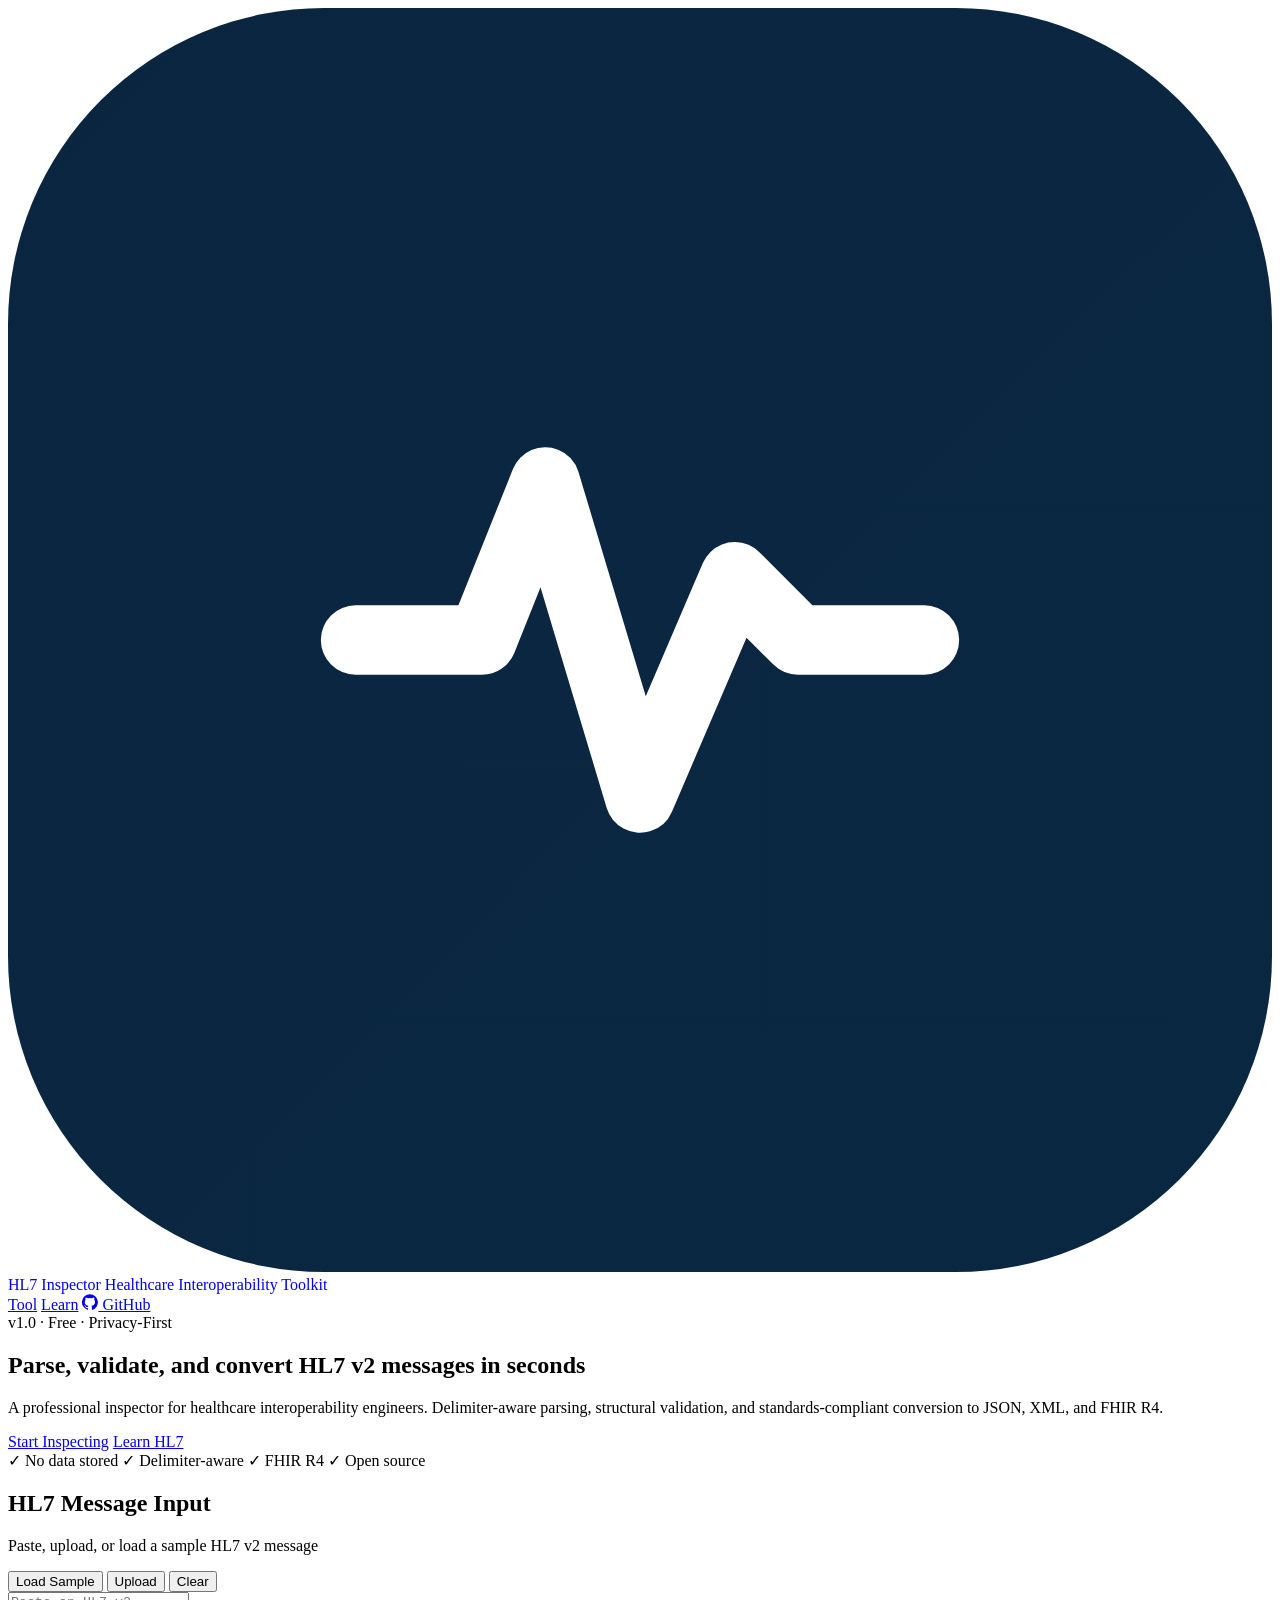
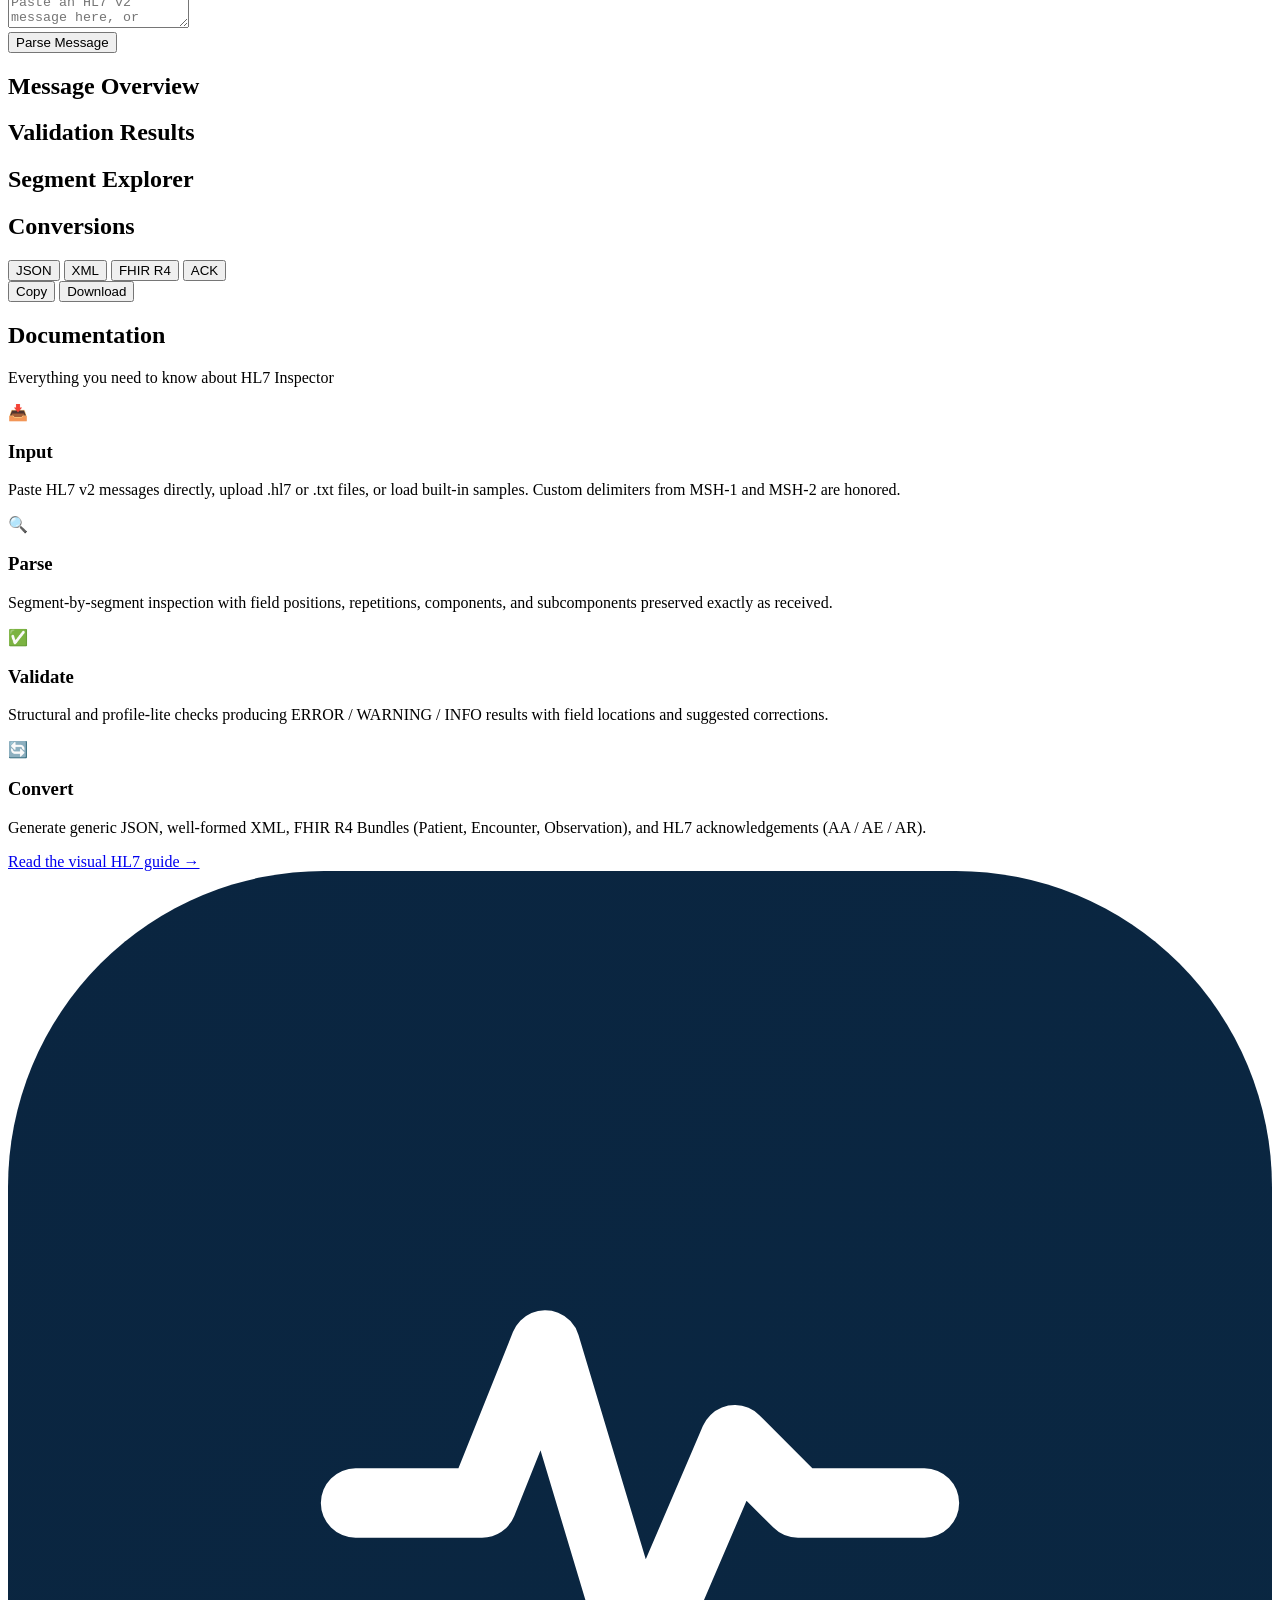
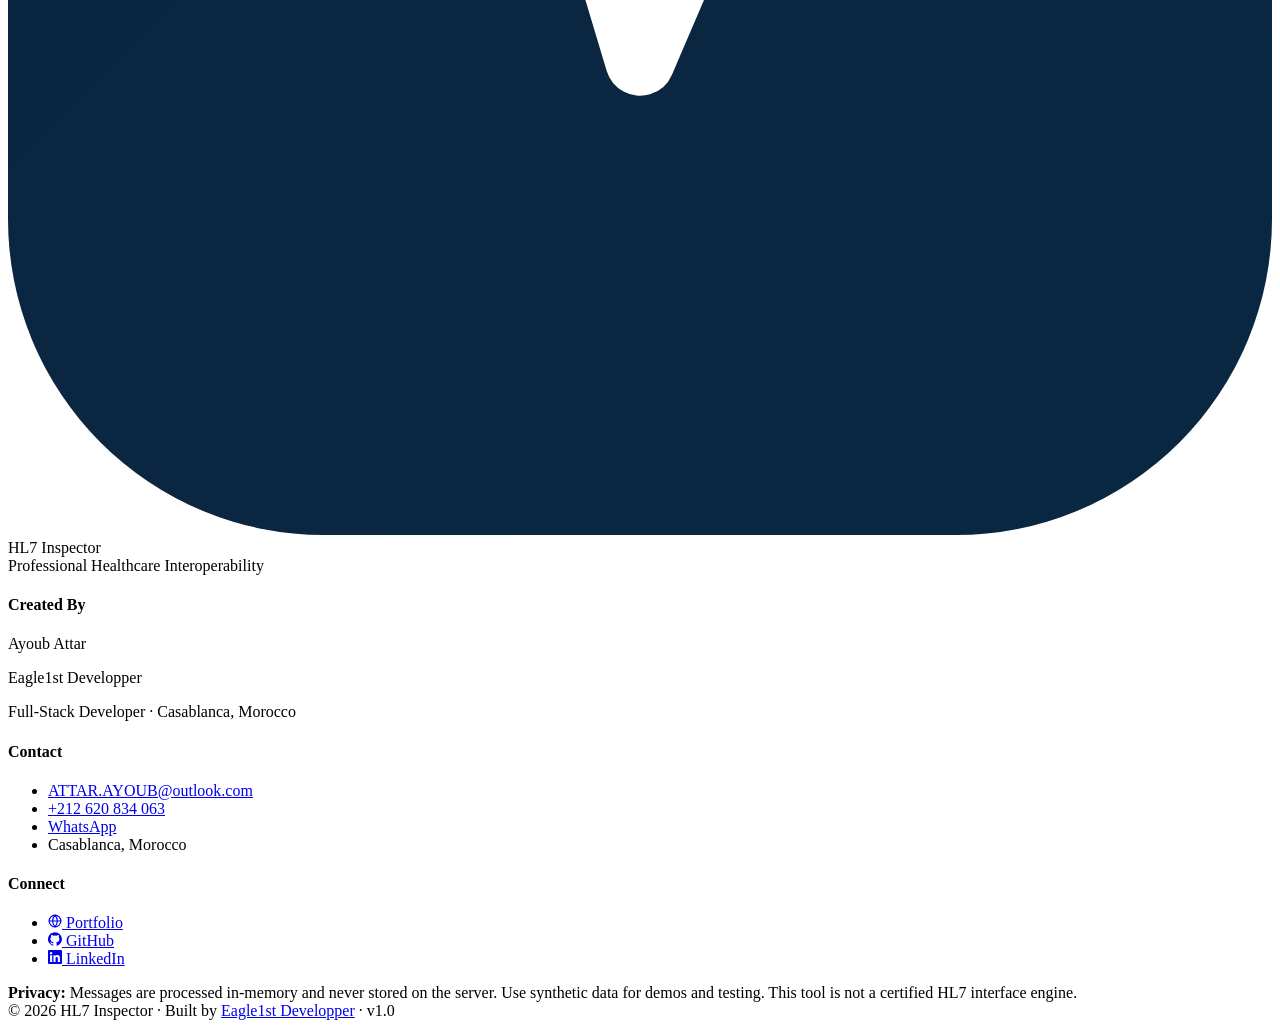
==== commit 665d1ba1: "Full redesign: premium theme, fixed hero layout, visual Learn page" ====
--- a/app/static/index.html
+++ b/app/static/index.html
@@ -36,7 +36,7 @@
       </div>
     </a>
     <nav class="header-nav">
-      <a href="/" class="nav-link" style="color:#fff;background:rgba(255,255,255,.08);">Tool</a>
+      <a href="/" class="nav-link nav-active">Tool</a>
       <a href="/learn" class="nav-link">Learn</a>
       <a href="https://github.com/ATTARAYOUB" target="_blank" rel="noopener" class="nav-link nav-github">
         <svg width="16" height="16" viewBox="0 0 24 24" fill="currentColor"><path d="M12 .3a12 12 0 0 0-3.8 23.4c.6.1.8-.3.8-.6v-2c-3.3.7-4-1.6-4-1.6-.6-1.4-1.4-1.8-1.4-1.8-1-.7.1-.7.1-.7 1.2.1 1.8 1.2 1.8 1.2 1 1.8 2.8 1.3 3.5 1 0-.8.4-1.3.7-1.6-2.7-.3-5.5-1.3-5.5-6 0-1.2.5-2.3 1.2-3.1-.2-.4-.6-1.5.2-3.2 0 0 1-.3 3.3 1.2a11.5 11.5 0 0 1 6 0c2.3-1.5 3.3-1.2 3.3-1.2.8 1.7.3 2.8.1 3.2.8.8 1.2 1.9 1.2 3.1 0 4.7-2.8 5.7-5.5 6 .4.4.8 1.1.8 2.2v3.3c0 .3.2.7.8.6A12 12 0 0 0 12 .3"/></svg>
@@ -53,7 +53,7 @@
   <div class="hero-inner">
     <div class="hero-badge">v1.0 · Free · Privacy-First</div>
     <h1 class="hero-title">
-      Parse, validate, and convert<br/>
+      Parse, validate, and convert
       <span class="hero-accent">HL7 v2 messages</span> in seconds
     </h1>
     <p class="hero-sub">
@@ -79,7 +79,6 @@
      ═══════════════════════════════════════════════════════════ -->
 <main class="container" id="tool">
 
-  <!-- INPUT -->
   <section class="panel">
     <div class="panel-head">
       <div>
@@ -100,26 +99,22 @@
     </div>
   </section>
 
-  <!-- OVERVIEW -->
   <section id="overview-card" class="panel hidden">
     <div class="panel-head"><h2>Message Overview</h2></div>
     <div id="overview" class="overview-grid"></div>
   </section>
 
-  <!-- VALIDATION -->
   <section id="validation-card" class="panel hidden">
     <div class="panel-head"><h2>Validation Results</h2></div>
     <div id="validation-summary" class="validation-summary"></div>
     <div id="validation-list" class="validation-list"></div>
   </section>
 
-  <!-- EXPLORER -->
   <section id="explorer-card" class="panel hidden">
     <div class="panel-head"><h2>Segment Explorer</h2></div>
     <div id="explorer" class="explorer"></div>
   </section>
 
-  <!-- OUTPUTS -->
   <section id="outputs-card" class="panel hidden">
     <div class="panel-head"><h2>Conversions</h2></div>
     <nav class="tabs" id="tabs">
@@ -170,7 +165,7 @@
     </div>
 
     <div class="docs-cta">
-      <a href="/learn" class="btn-secondary-lg" style="border-color:var(--teal-500); color:var(--teal-600); background:#fff;">Read the visual HL7 guide →</a>
+      <a href="/learn" class="btn-secondary-lg docs-learn-link">Read the visual HL7 guide →</a>
     </div>
   </div>
 </section>
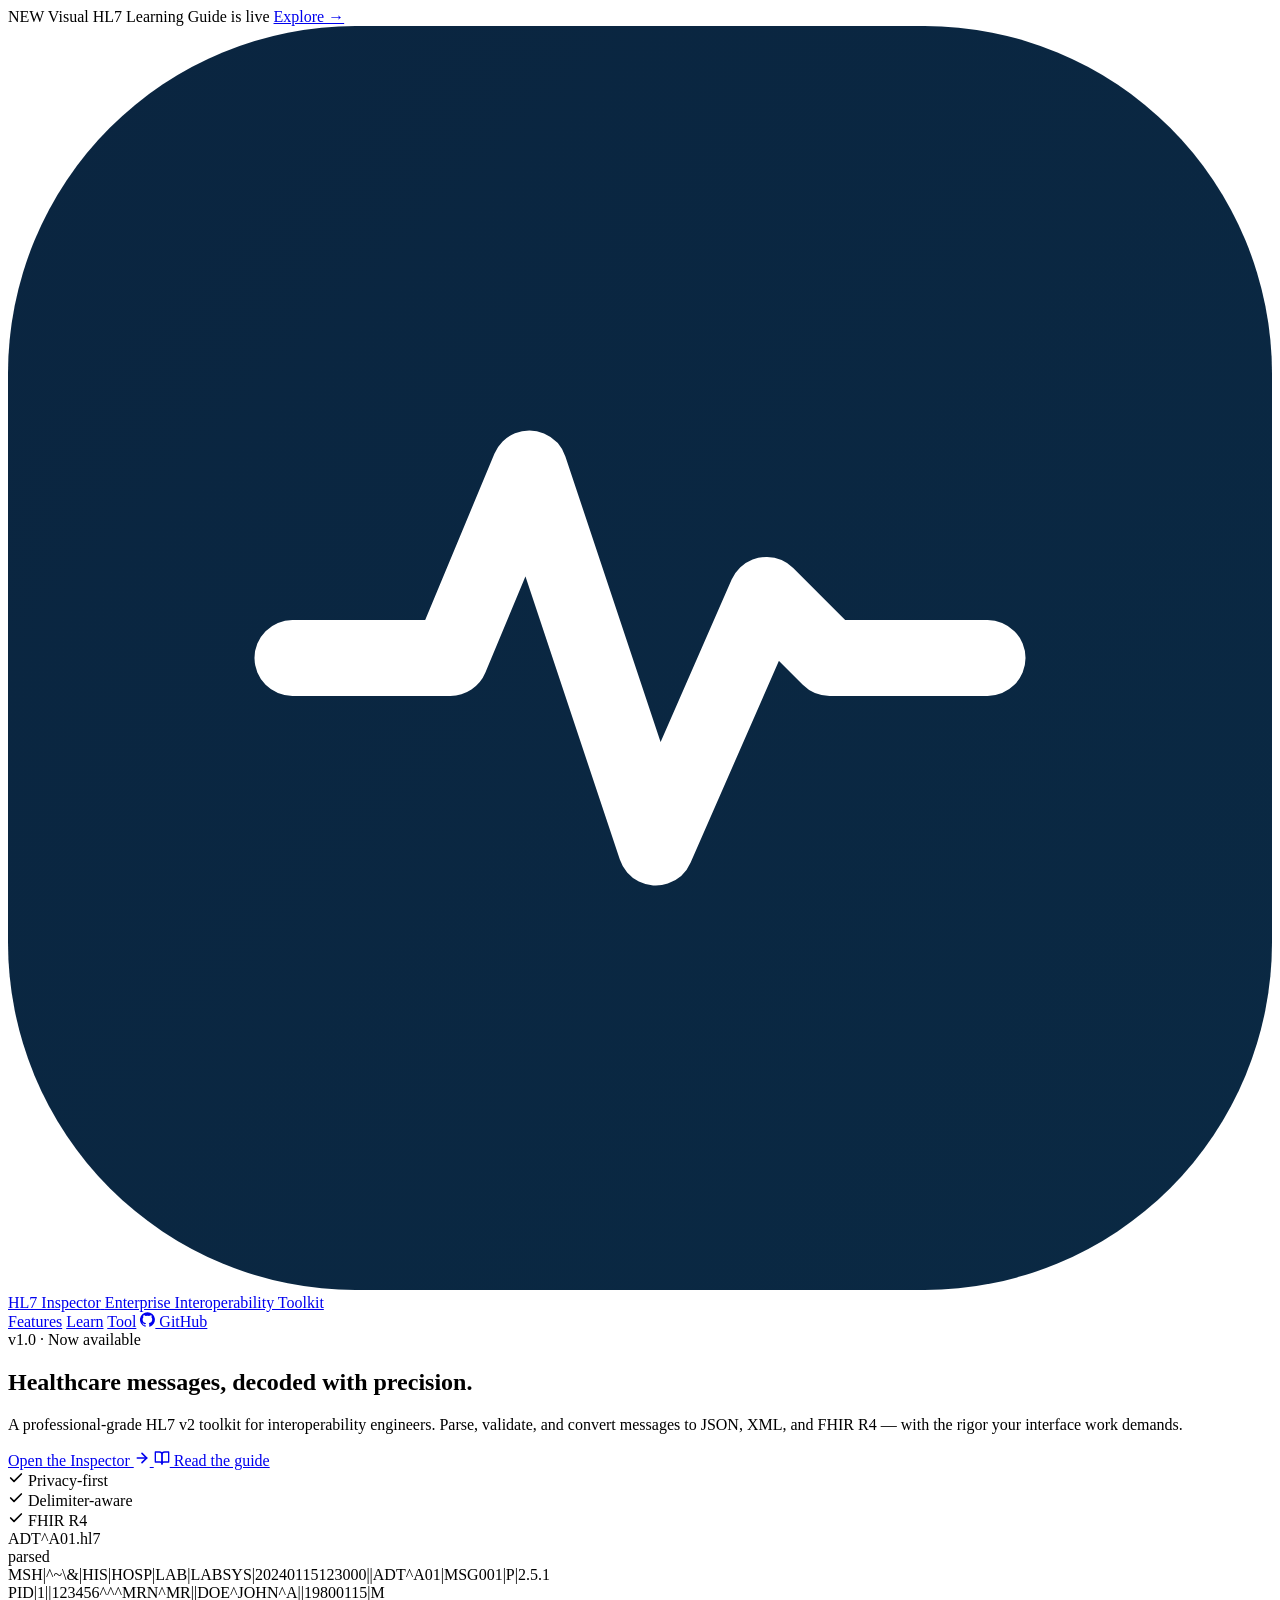
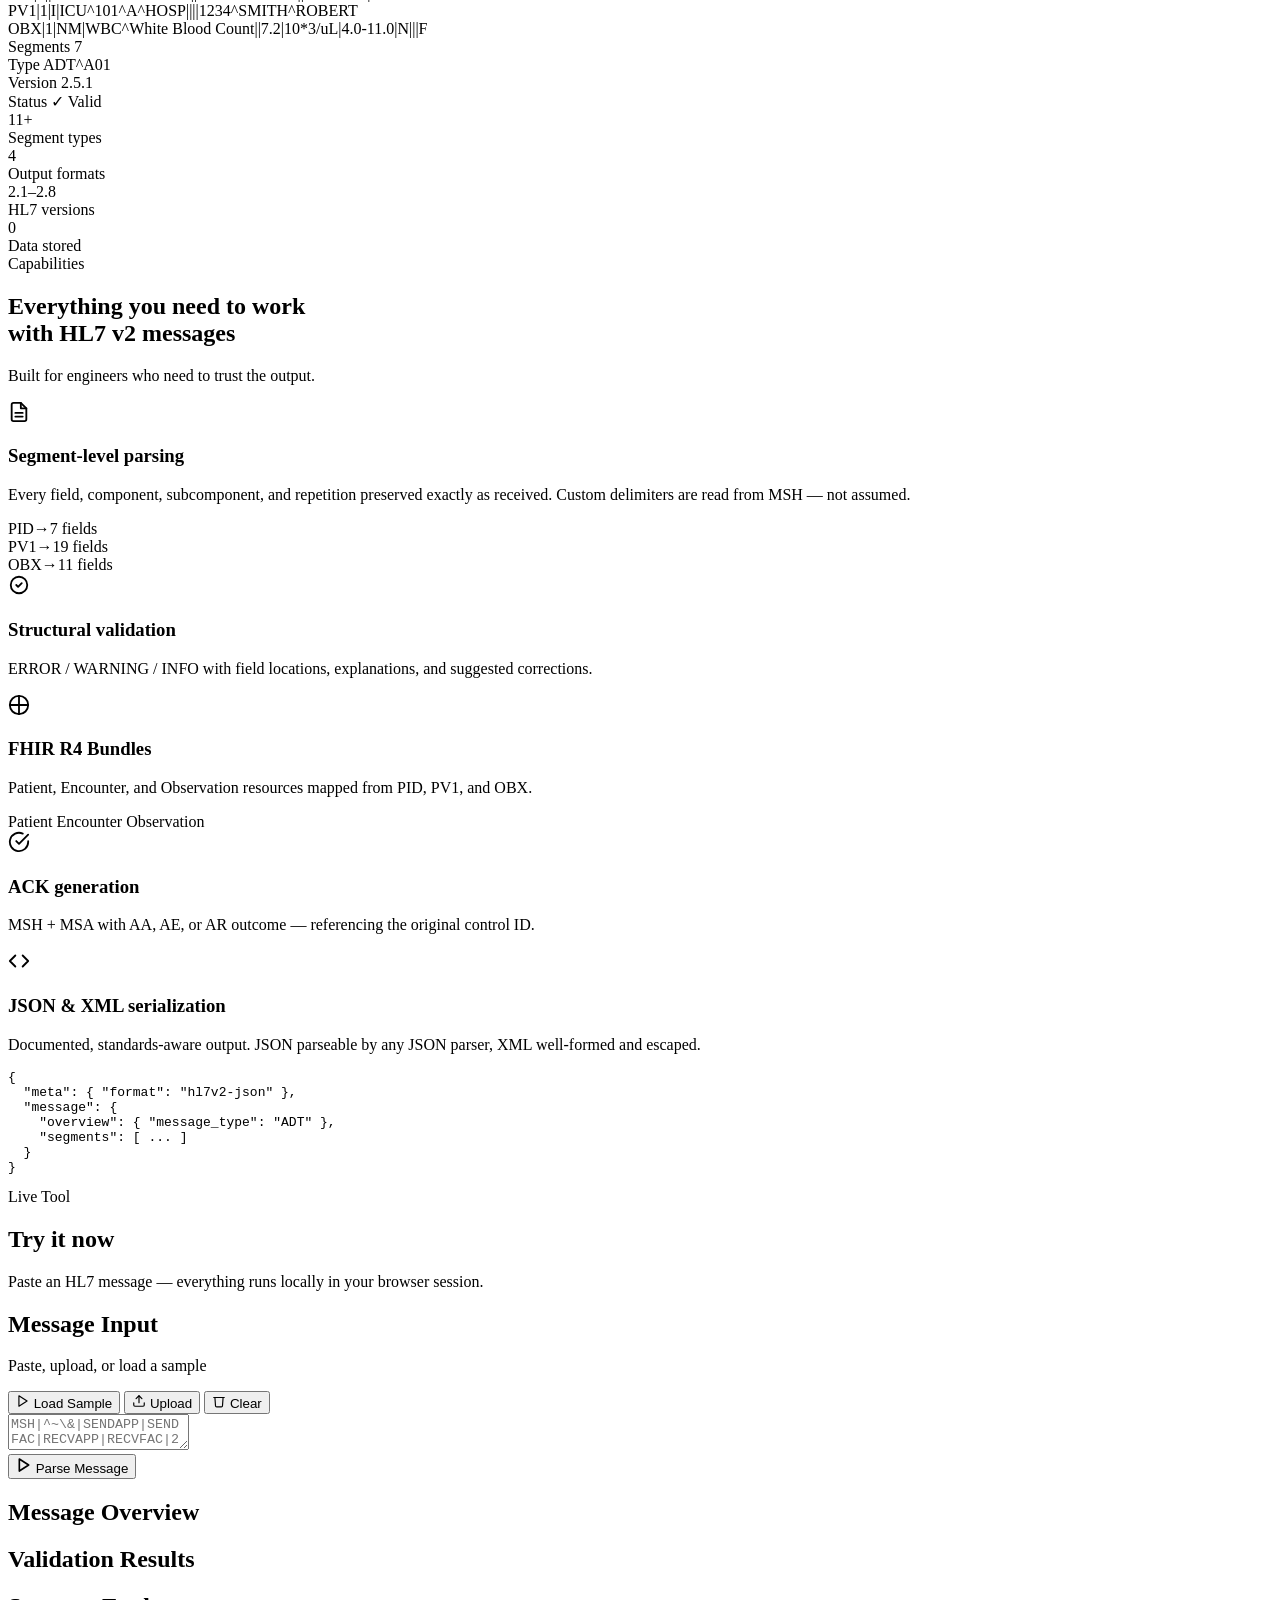
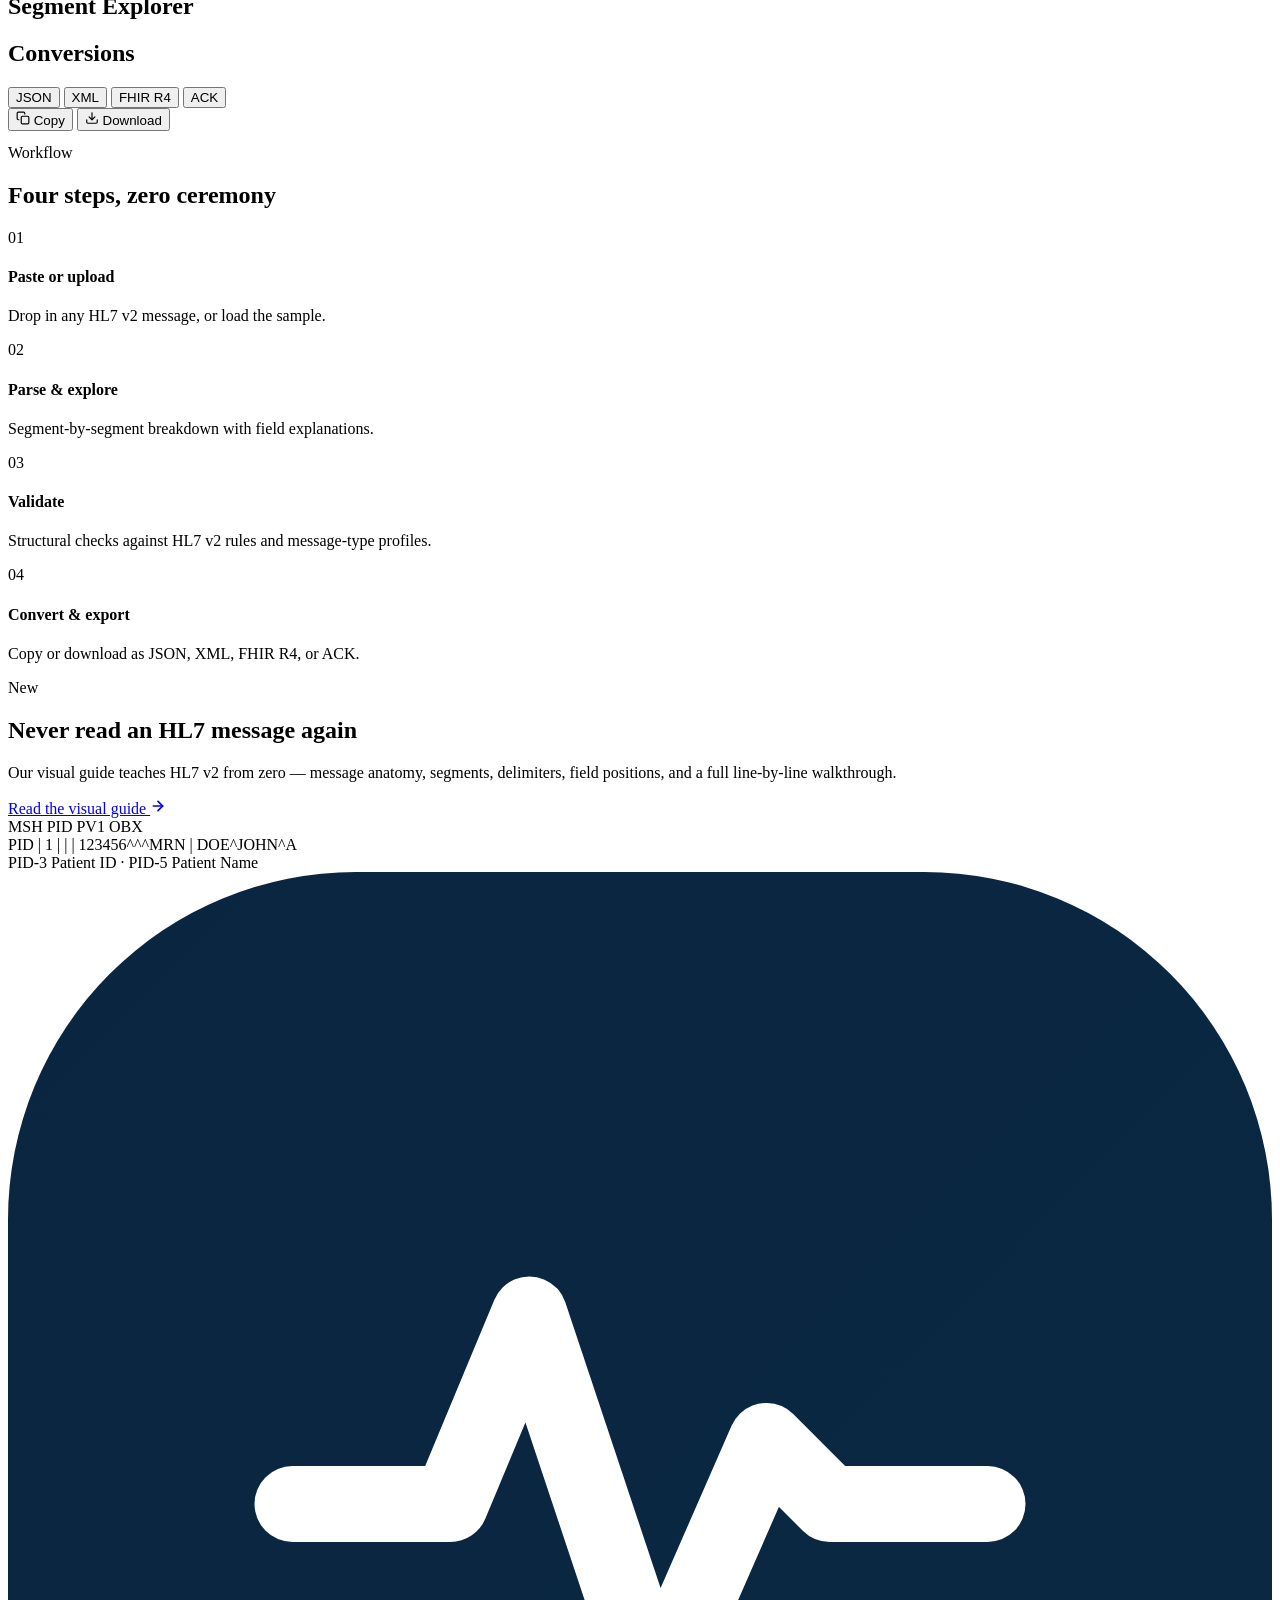
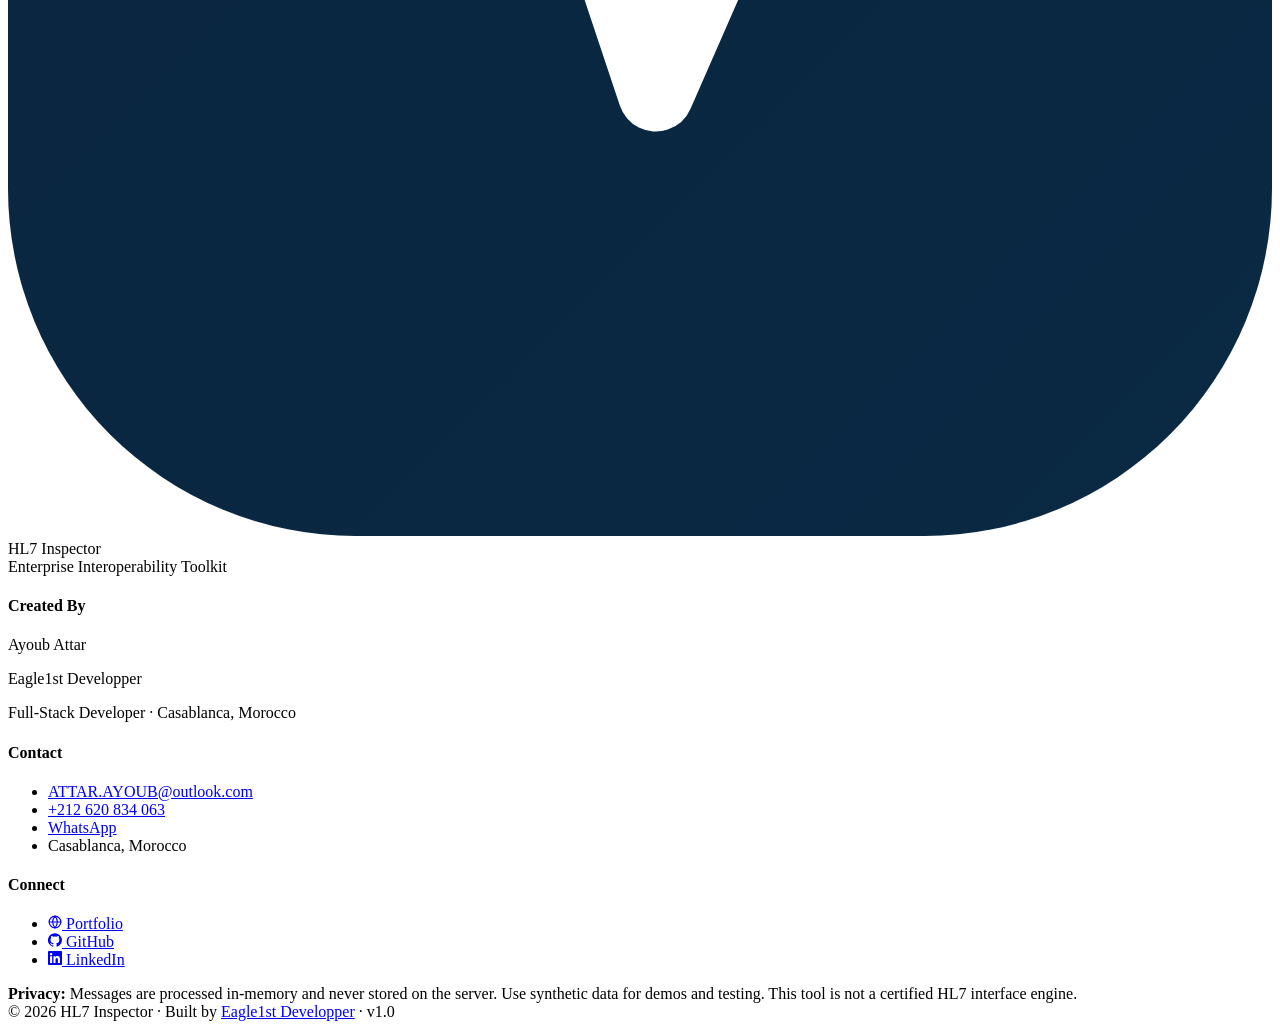
==== commit a5747c73: "Premium redesign v2: split hero, bento features, product preview, enterprise theme" ====
--- a/app/static/index.html
+++ b/app/static/index.html
@@ -4,42 +4,56 @@
 <meta charset="utf-8"/>
 <meta name="viewport" content="width=device-width,initial-scale=1"/>
 <meta name="description" content="Professional HL7 v2 inspector, validator, and converter. Parse, validate, and convert HL7 messages to JSON, XML, and FHIR R4."/>
-<title>HL7 Inspector — Professional Healthcare Message Tool</title>
+<meta name="theme-color" content="#061a2e"/>
+<title>HL7 Inspector — Enterprise Healthcare Interoperability Toolkit</title>
 <link rel="preconnect" href="https://fonts.googleapis.com">
 <link rel="preconnect" href="https://fonts.gstatic.com" crossorigin>
-<link href="https://fonts.googleapis.com/css2?family=Inter:wght@400;500;600;700;800&family=JetBrains+Mono:wght@400;500&display=swap" rel="stylesheet">
+<link href="https://fonts.googleapis.com/css2?family=Inter:wght@400;500;600;700;800;900&family=JetBrains+Mono:wght@400;500;600;700&display=swap" rel="stylesheet">
 <link rel="stylesheet" href="/static/style.css"/>
 </head>
 <body>
 
 <!-- ═══════════════════════════════════════════════════════════
+     ANNOUNCEMENT BAR
+     ═══════════════════════════════════════════════════════════ -->
+<div class="announce">
+  <div class="announce-inner">
+    <span class="announce-pill">NEW</span>
+    <span>Visual HL7 Learning Guide is live</span>
+    <a href="/learn" class="announce-link">Explore →</a>
+  </div>
+</div>
+
+<!-- ═══════════════════════════════════════════════════════════
      HEADER
      ═══════════════════════════════════════════════════════════ -->
 <header class="app-header">
   <div class="header-inner">
-    <a href="/" class="brand" style="text-decoration:none;">
+    <a href="/" class="brand">
       <div class="brand-mark">
         <svg viewBox="0 0 40 40" fill="none" xmlns="http://www.w3.org/2000/svg">
-          <rect width="40" height="40" rx="10" fill="url(#brandGrad)"/>
-          <path d="M11 20h4l2-5 3 10 3-7 2 2h4" stroke="#fff" stroke-width="2.2" stroke-linecap="round" stroke-linejoin="round" fill="none"/>
+          <rect width="40" height="40" rx="11" fill="url(#brandGrad)"/>
+          <path d="M9 20h5l2.5-6 4 12 3.5-8 2 2h5" stroke="#fff" stroke-width="2.4" stroke-linecap="round" stroke-linejoin="round" fill="none"/>
           <defs>
             <linearGradient id="brandGrad" x1="0" y1="0" x2="40" y2="40">
               <stop stop-color="#0a2540"/>
-              <stop offset="1" stop-color="#0e7c86"/>
+              <stop offset="0.55" stop-color="#0e7c86"/>
+              <stop offset="1" stop-color="#12a3a3"/>
             </linearGradient>
           </defs>
         </svg>
       </div>
       <div class="brand-text">
         <span class="brand-name">HL7 Inspector</span>
-        <span class="brand-tag">Healthcare Interoperability Toolkit</span>
+        <span class="brand-tag">Enterprise Interoperability Toolkit</span>
       </div>
     </a>
     <nav class="header-nav">
-      <a href="/" class="nav-link nav-active">Tool</a>
+      <a href="#features" class="nav-link">Features</a>
       <a href="/learn" class="nav-link">Learn</a>
+      <a href="#tool" class="nav-link">Tool</a>
       <a href="https://github.com/ATTARAYOUB" target="_blank" rel="noopener" class="nav-link nav-github">
-        <svg width="16" height="16" viewBox="0 0 24 24" fill="currentColor"><path d="M12 .3a12 12 0 0 0-3.8 23.4c.6.1.8-.3.8-.6v-2c-3.3.7-4-1.6-4-1.6-.6-1.4-1.4-1.8-1.4-1.8-1-.7.1-.7.1-.7 1.2.1 1.8 1.2 1.8 1.2 1 1.8 2.8 1.3 3.5 1 0-.8.4-1.3.7-1.6-2.7-.3-5.5-1.3-5.5-6 0-1.2.5-2.3 1.2-3.1-.2-.4-.6-1.5.2-3.2 0 0 1-.3 3.3 1.2a11.5 11.5 0 0 1 6 0c2.3-1.5 3.3-1.2 3.3-1.2.8 1.7.3 2.8.1 3.2.8.8 1.2 1.9 1.2 3.1 0 4.7-2.8 5.7-5.5 6 .4.4.8 1.1.8 2.2v3.3c0 .3.2.7.8.6A12 12 0 0 0 12 .3"/></svg>
+        <svg width="15" height="15" viewBox="0 0 24 24" fill="currentColor"><path d="M12 .3a12 12 0 0 0-3.8 23.4c.6.1.8-.3.8-.6v-2c-3.3.7-4-1.6-4-1.6-.6-1.4-1.4-1.8-1.4-1.8-1-.7.1-.7.1-.7 1.2.1 1.8 1.2 1.8 1.2 1 1.8 2.8 1.3 3.5 1 0-.8.4-1.3.7-1.6-2.7-.3-5.5-1.3-5.5-6 0-1.2.5-2.3 1.2-3.1-.2-.4-.6-1.5.2-3.2 0 0 1-.3 3.3 1.2a11.5 11.5 0 0 1 6 0c2.3-1.5 3.3-1.2 3.3-1.2.8 1.7.3 2.8.1 3.2.8.8 1.2 1.9 1.2 3.1 0 4.7-2.8 5.7-5.5 6 .4.4.8 1.1.8 2.2v3.3c0 .3.2.7.8.6A12 12 0 0 0 12 .3"/></svg>
         GitHub
       </a>
     </nav>
@@ -47,85 +61,305 @@
 </header>
 
 <!-- ═══════════════════════════════════════════════════════════
-     HERO
-     ═══════════════════════════════════════════════════════════ -->
-<section class="hero">
-  <div class="hero-inner">
-    <div class="hero-badge">v1.0 · Free · Privacy-First</div>
-    <h1 class="hero-title">
-      Parse, validate, and convert
-      <span class="hero-accent">HL7 v2 messages</span> in seconds
-    </h1>
-    <p class="hero-sub">
-      A professional inspector for healthcare interoperability engineers.
-      Delimiter-aware parsing, structural validation, and standards-compliant
-      conversion to JSON, XML, and FHIR R4.
-    </p>
-    <div class="hero-actions">
-      <a href="#tool" class="btn-primary-lg">Start Inspecting</a>
-      <a href="/learn" class="btn-secondary-lg">Learn HL7</a>
-    </div>
-    <div class="hero-trust">
-      <span class="trust-item">✓ No data stored</span>
-      <span class="trust-item">✓ Delimiter-aware</span>
-      <span class="trust-item">✓ FHIR R4</span>
-      <span class="trust-item">✓ Open source</span>
+     HERO — SPLIT LAYOUT
+     ═══════════════════════════════════════════════════════════ -->
+<section class="hero-v2">
+  <div class="hero-bg-mesh"></div>
+  <div class="hero-bg-grid"></div>
+  <div class="hero-orbs">
+    <div class="orb orb-1"></div>
+    <div class="orb orb-2"></div>
+    <div class="orb orb-3"></div>
+  </div>
+
+  <div class="hero-v2-inner">
+    <div class="hero-v2-left">
+      <div class="hero-v2-eyebrow">
+        <span class="pulse-dot"></span>
+        <span>v1.0 · Now available</span>
+      </div>
+
+      <h1 class="hero-v2-title">
+        Healthcare messages,
+        <span class="grad-text">decoded</span>
+        with precision.
+      </h1>
+
+      <p class="hero-v2-sub">
+        A professional-grade HL7 v2 toolkit for interoperability engineers.
+        Parse, validate, and convert messages to JSON, XML, and FHIR R4 —
+        with the rigor your interface work demands.
+      </p>
+
+      <div class="hero-v2-actions">
+        <a href="#tool" class="cta-primary">
+          Open the Inspector
+          <svg width="16" height="16" viewBox="0 0 24 24" fill="none" stroke="currentColor" stroke-width="2.5" stroke-linecap="round" stroke-linejoin="round"><line x1="5" y1="12" x2="19" y2="12"/><polyline points="12 5 19 12 12 19"/></svg>
+        </a>
+        <a href="/learn" class="cta-secondary">
+          <svg width="16" height="16" viewBox="0 0 24 24" fill="none" stroke="currentColor" stroke-width="2" stroke-linecap="round" stroke-linejoin="round"><path d="M2 3h6a4 4 0 0 1 4 4v14a3 3 0 0 0-3-3H2z"/><path d="M22 3h-6a4 4 0 0 0-4 4v14a3 3 0 0 1 3-3h7z"/></svg>
+          Read the guide
+        </a>
+      </div>
+
+      <div class="hero-v2-trust">
+        <div class="trust-row">
+          <svg width="16" height="16" viewBox="0 0 24 24" fill="none" stroke="currentColor" stroke-width="2.5" stroke-linecap="round" stroke-linejoin="round"><polyline points="20 6 9 17 4 12"/></svg>
+          <span>Privacy-first</span>
+        </div>
+        <div class="trust-row">
+          <svg width="16" height="16" viewBox="0 0 24 24" fill="none" stroke="currentColor" stroke-width="2.5" stroke-linecap="round" stroke-linejoin="round"><polyline points="20 6 9 17 4 12"/></svg>
+          <span>Delimiter-aware</span>
+        </div>
+        <div class="trust-row">
+          <svg width="16" height="16" viewBox="0 0 24 24" fill="none" stroke="currentColor" stroke-width="2.5" stroke-linecap="round" stroke-linejoin="round"><polyline points="20 6 9 17 4 12"/></svg>
+          <span>FHIR R4</span>
+        </div>
+      </div>
+    </div>
+
+    <!-- Live product preview -->
+    <div class="hero-v2-right">
+      <div class="preview-window">
+        <div class="preview-bar">
+          <div class="preview-dots">
+            <span class="dot red"></span>
+            <span class="dot yellow"></span>
+            <span class="dot green"></span>
+          </div>
+          <div class="preview-tab">ADT^A01.hl7</div>
+          <div class="preview-badge">parsed</div>
+        </div>
+        <div class="preview-body">
+          <div class="preview-line">
+            <span class="pv-seg">MSH</span><span class="pv-text">|^~\&|HIS|HOSP|LAB|LABSYS|20240115123000||ADT^A01|MSG001|P|2.5.1</span>
+          </div>
+          <div class="preview-line">
+            <span class="pv-seg">PID</span><span class="pv-text">|1||<span class="hl-a">123456^^^MRN^MR</span>||<span class="hl-b">DOE^JOHN^A</span>||19800115|M</span>
+          </div>
+          <div class="preview-line">
+            <span class="pv-seg">PV1</span><span class="pv-text">|1|I|<span class="hl-c">ICU^101^A^HOSP</span>||||1234^SMITH^ROBERT</span>
+          </div>
+          <div class="preview-line">
+            <span class="pv-seg">OBX</span><span class="pv-text">|1|NM|WBC^White Blood Count||<span class="hl-b">7.2</span>|10*3/uL|4.0-11.0|N|||F</span>
+          </div>
+          <div class="preview-cursor"></div>
+        </div>
+        <div class="preview-footer">
+          <div class="preview-stat">
+            <span class="pv-stat-k">Segments</span>
+            <span class="pv-stat-v">7</span>
+          </div>
+          <div class="preview-stat">
+            <span class="pv-stat-k">Type</span>
+            <span class="pv-stat-v">ADT^A01</span>
+          </div>
+          <div class="preview-stat">
+            <span class="pv-stat-k">Version</span>
+            <span class="pv-stat-v">2.5.1</span>
+          </div>
+          <div class="preview-stat ok">
+            <span class="pv-stat-k">Status</span>
+            <span class="pv-stat-v">✓ Valid</span>
+          </div>
+        </div>
+      </div>
     </div>
   </div>
 </section>
 
 <!-- ═══════════════════════════════════════════════════════════
+     METRICS BAR
+     ═══════════════════════════════════════════════════════════ -->
+<section class="metrics-bar">
+  <div class="metrics-inner">
+    <div class="metric">
+      <div class="metric-v">11+</div>
+      <div class="metric-k">Segment types</div>
+    </div>
+    <div class="metric-div"></div>
+    <div class="metric">
+      <div class="metric-v">4</div>
+      <div class="metric-k">Output formats</div>
+    </div>
+    <div class="metric-div"></div>
+    <div class="metric">
+      <div class="metric-v">2.1–2.8</div>
+      <div class="metric-k">HL7 versions</div>
+    </div>
+    <div class="metric-div"></div>
+    <div class="metric">
+      <div class="metric-v">0</div>
+      <div class="metric-k">Data stored</div>
+    </div>
+  </div>
+</section>
+
+<!-- ═══════════════════════════════════════════════════════════
+     FEATURES BENTO GRID
+     ═══════════════════════════════════════════════════════════ -->
+<section class="features-section" id="features">
+  <div class="features-inner">
+    <div class="section-head-v2">
+      <div class="step-badge">Capabilities</div>
+      <h2 class="section-h2">Everything you need to work<br/>with HL7 v2 messages</h2>
+      <p class="section-lead-v2">Built for engineers who need to trust the output.</p>
+    </div>
+
+    <div class="bento-grid">
+      <!-- Large card: Parse -->
+      <div class="bento-card bento-large">
+        <div class="bento-icon bg-blue">
+          <svg width="22" height="22" viewBox="0 0 24 24" fill="none" stroke="currentColor" stroke-width="2" stroke-linecap="round" stroke-linejoin="round"><path d="M14 2H6a2 2 0 0 0-2 2v16a2 2 0 0 0 2 2h12a2 2 0 0 0 2-2V8z"/><polyline points="14 2 14 8 20 8"/><line x1="8" y1="13" x2="16" y2="13"/><line x1="8" y1="17" x2="16" y2="17"/></svg>
+        </div>
+        <h3 class="bento-title">Segment-level parsing</h3>
+        <p class="bento-desc">
+          Every field, component, subcomponent, and repetition preserved exactly as received. Custom delimiters are read from MSH — not assumed.
+        </p>
+        <div class="bento-preview">
+          <div class="mini-seg"><span class="ms-name">PID</span><span class="ms-arrow">→</span><span class="ms-result">7 fields</span></div>
+          <div class="mini-seg"><span class="ms-name">PV1</span><span class="ms-arrow">→</span><span class="ms-result">19 fields</span></div>
+          <div class="mini-seg"><span class="ms-name">OBX</span><span class="ms-arrow">→</span><span class="ms-result">11 fields</span></div>
+        </div>
+      </div>
+
+      <!-- Card: Validation -->
+      <div class="bento-card">
+        <div class="bento-icon bg-green">
+          <svg width="22" height="22" viewBox="0 0 24 24" fill="none" stroke="currentColor" stroke-width="2" stroke-linecap="round" stroke-linejoin="round"><path d="M9 12l2 2 4-4"/><path d="M21 12c0 4.97-4.03 9-9 9s-9-4.03-9-9 4.03-9 9-9 9 4.03 9 9z"/></svg>
+        </div>
+        <h3 class="bento-title">Structural validation</h3>
+        <p class="bento-desc">
+          ERROR / WARNING / INFO with field locations, explanations, and suggested corrections.
+        </p>
+      </div>
+
+      <!-- Card: FHIR -->
+      <div class="bento-card">
+        <div class="bento-icon bg-purple">
+          <svg width="22" height="22" viewBox="0 0 24 24" fill="none" stroke="currentColor" stroke-width="2" stroke-linecap="round" stroke-linejoin="round"><path d="M12 2v20M2 12h20"/><circle cx="12" cy="12" r="10"/></svg>
+        </div>
+        <h3 class="bento-title">FHIR R4 Bundles</h3>
+        <p class="bento-desc">
+          Patient, Encounter, and Observation resources mapped from PID, PV1, and OBX.
+        </p>
+        <div class="bento-chip-row">
+          <span class="chip-tag">Patient</span>
+          <span class="chip-tag">Encounter</span>
+          <span class="chip-tag">Observation</span>
+        </div>
+      </div>
+
+      <!-- Card: ACK -->
+      <div class="bento-card">
+        <div class="bento-icon bg-orange">
+          <svg width="22" height="22" viewBox="0 0 24 24" fill="none" stroke="currentColor" stroke-width="2" stroke-linecap="round" stroke-linejoin="round"><path d="M22 11.08V12a10 10 0 1 1-5.93-9.14"/><polyline points="22 4 12 14.01 9 11.01"/></svg>
+        </div>
+        <h3 class="bento-title">ACK generation</h3>
+        <p class="bento-desc">
+          MSH + MSA with AA, AE, or AR outcome — referencing the original control ID.
+        </p>
+      </div>
+
+      <!-- Large card: JSON/XML -->
+      <div class="bento-card bento-large">
+        <div class="bento-icon bg-teal">
+          <svg width="22" height="22" viewBox="0 0 24 24" fill="none" stroke="currentColor" stroke-width="2" stroke-linecap="round" stroke-linejoin="round"><polyline points="16 18 22 12 16 6"/><polyline points="8 6 2 12 8 18"/></svg>
+        </div>
+        <h3 class="bento-title">JSON & XML serialization</h3>
+        <p class="bento-desc">
+          Documented, standards-aware output. JSON parseable by any JSON parser, XML well-formed and escaped.
+        </p>
+        <div class="code-preview">
+          <pre>{
+  "meta": { "format": "hl7v2-json" },
+  "message": {
+    "overview": { "message_type": "ADT" },
+    "segments": [ ... ]
+  }
+}</pre>
+        </div>
+      </div>
+    </div>
+  </div>
+</section>
+
+<!-- ═══════════════════════════════════════════════════════════
      MAIN TOOL
      ═══════════════════════════════════════════════════════════ -->
 <main class="container" id="tool">
 
-  <section class="panel">
-    <div class="panel-head">
+  <div class="tool-head">
+    <div class="step-badge">Live Tool</div>
+    <h2 class="tool-title">Try it now</h2>
+    <p class="tool-sub">Paste an HL7 message — everything runs locally in your browser session.</p>
+  </div>
+
+  <section class="panel panel-v2">
+    <div class="panel-head-v2">
       <div>
-        <h2>HL7 Message Input</h2>
-        <p class="panel-sub">Paste, upload, or load a sample HL7 v2 message</p>
-      </div>
-      <div class="actions">
-        <button id="btn-sample" class="btn ghost">Load Sample</button>
+        <h2>Message Input</h2>
+        <p class="panel-sub-v2">Paste, upload, or load a sample</p>
+      </div>
+      <div class="actions-v2">
+        <button id="btn-sample" class="btn-v2 ghost">
+          <svg width="14" height="14" viewBox="0 0 24 24" fill="none" stroke="currentColor" stroke-width="2" stroke-linecap="round" stroke-linejoin="round"><polygon points="5 3 19 12 5 21 5 3"/></svg>
+          Load Sample
+        </button>
         <input type="file" id="file-input" accept=".hl7,.txt" hidden/>
-        <button id="btn-upload" class="btn ghost">Upload</button>
-        <button id="btn-clear" class="btn ghost">Clear</button>
-      </div>
-    </div>
-    <textarea id="input" spellcheck="false" placeholder="Paste an HL7 v2 message here, or click Load Sample…"></textarea>
-    <div class="row">
-      <button id="btn-parse" class="btn primary">Parse Message</button>
+        <button id="btn-upload" class="btn-v2 ghost">
+          <svg width="14" height="14" viewBox="0 0 24 24" fill="none" stroke="currentColor" stroke-width="2" stroke-linecap="round" stroke-linejoin="round"><path d="M21 15v4a2 2 0 0 1-2 2H5a2 2 0 0 1-2-2v-4"/><polyline points="17 8 12 3 7 8"/><line x1="12" y1="3" x2="12" y2="15"/></svg>
+          Upload
+        </button>
+        <button id="btn-clear" class="btn-v2 ghost">
+          <svg width="14" height="14" viewBox="0 0 24 24" fill="none" stroke="currentColor" stroke-width="2" stroke-linecap="round" stroke-linejoin="round"><polyline points="3 6 5 6 21 6"/><path d="M19 6l-1 14a2 2 0 0 1-2 2H8a2 2 0 0 1-2-2L5 6"/></svg>
+          Clear
+        </button>
+      </div>
+    </div>
+    <textarea id="input" spellcheck="false" placeholder="MSH|^~\&|SENDAPP|SENDFAC|RECVAPP|RECVFAC|20240115123000||ADT^A01^ADT_A01|MSG00001|P|2.5.1&#10;PID|1||123456^^^MRN^MR||DOE^JOHN^A||19800115|M&#10;PV1|1|I|ICU^101^A^HOSP||||1234^SMITH^ROBERT"></textarea>
+    <div class="row-v2">
+      <button id="btn-parse" class="cta-primary cta-parse">
+        <svg width="16" height="16" viewBox="0 0 24 24" fill="none" stroke="currentColor" stroke-width="2.5" stroke-linecap="round" stroke-linejoin="round"><polygon points="5 3 19 12 5 21 5 3"/></svg>
+        Parse Message
+      </button>
       <span id="parse-status" class="status"></span>
     </div>
   </section>
 
-  <section id="overview-card" class="panel hidden">
-    <div class="panel-head"><h2>Message Overview</h2></div>
+  <section id="overview-card" class="panel panel-v2 hidden">
+    <div class="panel-head-v2"><h2>Message Overview</h2></div>
     <div id="overview" class="overview-grid"></div>
   </section>
 
-  <section id="validation-card" class="panel hidden">
-    <div class="panel-head"><h2>Validation Results</h2></div>
+  <section id="validation-card" class="panel panel-v2 hidden">
+    <div class="panel-head-v2"><h2>Validation Results</h2></div>
     <div id="validation-summary" class="validation-summary"></div>
     <div id="validation-list" class="validation-list"></div>
   </section>
 
-  <section id="explorer-card" class="panel hidden">
-    <div class="panel-head"><h2>Segment Explorer</h2></div>
+  <section id="explorer-card" class="panel panel-v2 hidden">
+    <div class="panel-head-v2"><h2>Segment Explorer</h2></div>
     <div id="explorer" class="explorer"></div>
   </section>
 
-  <section id="outputs-card" class="panel hidden">
-    <div class="panel-head"><h2>Conversions</h2></div>
-    <nav class="tabs" id="tabs">
+  <section id="outputs-card" class="panel panel-v2 hidden">
+    <div class="panel-head-v2"><h2>Conversions</h2></div>
+    <nav class="tabs tabs-v2" id="tabs">
       <button data-tab="json" class="tab active">JSON</button>
       <button data-tab="xml" class="tab">XML</button>
       <button data-tab="fhir" class="tab">FHIR R4</button>
       <button data-tab="ack" class="tab">ACK</button>
     </nav>
     <div class="output-toolbar">
-      <button id="btn-copy" class="btn ghost">Copy</button>
-      <button id="btn-download" class="btn ghost">Download</button>
+      <button id="btn-copy" class="btn-v2 ghost">
+        <svg width="14" height="14" viewBox="0 0 24 24" fill="none" stroke="currentColor" stroke-width="2" stroke-linecap="round" stroke-linejoin="round"><rect x="9" y="9" width="13" height="13" rx="2" ry="2"/><path d="M5 15H4a2 2 0 0 1-2-2V4a2 2 0 0 1 2-2h9a2 2 0 0 1 2 2v1"/></svg>
+        Copy
+      </button>
+      <button id="btn-download" class="btn-v2 ghost">
+        <svg width="14" height="14" viewBox="0 0 24 24" fill="none" stroke="currentColor" stroke-width="2" stroke-linecap="round" stroke-linejoin="round"><path d="M21 15v4a2 2 0 0 1-2 2H5a2 2 0 0 1-2-2v-4"/><polyline points="7 10 12 15 17 10"/><line x1="12" y1="15" x2="12" y2="3"/></svg>
+        Download
+      </button>
       <span id="output-status" class="status"></span>
     </div>
     <pre id="output" class="output"></pre>
@@ -134,38 +368,81 @@
 </main>
 
 <!-- ═══════════════════════════════════════════════════════════
-     DOCS / FEATURES
-     ═══════════════════════════════════════════════════════════ -->
-<section class="docs-section" id="docs">
-  <div class="docs-inner">
-    <h2 class="section-title">Documentation</h2>
-    <p class="section-sub">Everything you need to know about HL7 Inspector</p>
-
-    <div class="docs-grid">
-      <div class="doc-card">
-        <div class="doc-icon">📥</div>
-        <h3>Input</h3>
-        <p>Paste HL7 v2 messages directly, upload .hl7 or .txt files, or load built-in samples. Custom delimiters from MSH-1 and MSH-2 are honored.</p>
-      </div>
-      <div class="doc-card">
-        <div class="doc-icon">🔍</div>
-        <h3>Parse</h3>
-        <p>Segment-by-segment inspection with field positions, repetitions, components, and subcomponents preserved exactly as received.</p>
-      </div>
-      <div class="doc-card">
-        <div class="doc-icon">✅</div>
-        <h3>Validate</h3>
-        <p>Structural and profile-lite checks producing ERROR / WARNING / INFO results with field locations and suggested corrections.</p>
-      </div>
-      <div class="doc-card">
-        <div class="doc-icon">🔄</div>
-        <h3>Convert</h3>
-        <p>Generate generic JSON, well-formed XML, FHIR R4 Bundles (Patient, Encounter, Observation), and HL7 acknowledgements (AA / AE / AR).</p>
-      </div>
-    </div>
-
-    <div class="docs-cta">
-      <a href="/learn" class="btn-secondary-lg docs-learn-link">Read the visual HL7 guide →</a>
+     WORKFLOW / HOW IT WORKS
+     ═══════════════════════════════════════════════════════════ -->
+<section class="workflow-section">
+  <div class="workflow-inner">
+    <div class="section-head-v2">
+      <div class="step-badge">Workflow</div>
+      <h2 class="section-h2">Four steps, zero ceremony</h2>
+    </div>
+
+    <div class="workflow-grid">
+      <div class="wf-step">
+        <div class="wf-num">01</div>
+        <div class="wf-line"></div>
+        <h4>Paste or upload</h4>
+        <p>Drop in any HL7 v2 message, or load the sample.</p>
+      </div>
+      <div class="wf-step">
+        <div class="wf-num">02</div>
+        <div class="wf-line"></div>
+        <h4>Parse & explore</h4>
+        <p>Segment-by-segment breakdown with field explanations.</p>
+      </div>
+      <div class="wf-step">
+        <div class="wf-num">03</div>
+        <div class="wf-line"></div>
+        <h4>Validate</h4>
+        <p>Structural checks against HL7 v2 rules and message-type profiles.</p>
+      </div>
+      <div class="wf-step">
+        <div class="wf-num">04</div>
+        <div class="wf-line"></div>
+        <h4>Convert & export</h4>
+        <p>Copy or download as JSON, XML, FHIR R4, or ACK.</p>
+      </div>
+    </div>
+  </div>
+</section>
+
+<!-- ═══════════════════════════════════════════════════════════
+     LEARN CTA BANNER
+     ═══════════════════════════════════════════════════════════ -->
+<section class="learn-banner">
+  <div class="learn-banner-inner">
+    <div class="learn-banner-left">
+      <div class="step-badge light">New</div>
+      <h2>Never read an HL7 message again</h2>
+      <p>Our visual guide teaches HL7 v2 from zero — message anatomy, segments, delimiters, field positions, and a full line-by-line walkthrough.</p>
+      <a href="/learn" class="cta-light">
+        Read the visual guide
+        <svg width="16" height="16" viewBox="0 0 24 24" fill="none" stroke="currentColor" stroke-width="2.5" stroke-linecap="round" stroke-linejoin="round"><line x1="5" y1="12" x2="19" y2="12"/><polyline points="12 5 19 12 12 19"/></svg>
+      </a>
+    </div>
+    <div class="learn-banner-right">
+      <div class="learn-mock">
+        <div class="lm-tabs">
+          <span class="lm-tab active">MSH</span>
+          <span class="lm-tab">PID</span>
+          <span class="lm-tab">PV1</span>
+          <span class="lm-tab">OBX</span>
+        </div>
+        <div class="lm-body">
+          <div class="lm-row">
+            <span class="lm-seg">PID</span>
+            <span class="lm-field">|</span>
+            <span class="lm-hl">1</span>
+            <span class="lm-field">|</span>
+            <span class="lm-hl">|</span>
+            <span class="lm-field">|</span>
+            <span class="lm-hl teal">123456^^^MRN</span>
+            <span class="lm-field">|</span>
+            <span class="lm-hl gold">DOE^JOHN^A</span>
+          </div>
+          <div class="lm-annot">PID-3 Patient ID · PID-5 Patient Name</div>
+        </div>
+      </div>
     </div>
   </div>
 </section>
@@ -179,19 +456,20 @@
     <div class="footer-brand">
       <div class="footer-logo">
         <svg viewBox="0 0 40 40" fill="none" xmlns="http://www.w3.org/2000/svg">
-          <rect width="40" height="40" rx="10" fill="url(#footerGrad)"/>
-          <path d="M11 20h4l2-5 3 10 3-7 2 2h4" stroke="#fff" stroke-width="2.2" stroke-linecap="round" stroke-linejoin="round" fill="none"/>
+          <rect width="40" height="40" rx="11" fill="url(#footerGrad)"/>
+          <path d="M9 20h5l2.5-6 4 12 3.5-8 2 2h5" stroke="#fff" stroke-width="2.4" stroke-linecap="round" stroke-linejoin="round" fill="none"/>
           <defs>
             <linearGradient id="footerGrad" x1="0" y1="0" x2="40" y2="40">
               <stop stop-color="#0a2540"/>
-              <stop offset="1" stop-color="#0e7c86"/>
+              <stop offset="0.55" stop-color="#0e7c86"/>
+              <stop offset="1" stop-color="#12a3a3"/>
             </linearGradient>
           </defs>
         </svg>
       </div>
       <div>
         <div class="footer-brand-name">HL7 Inspector</div>
-        <div class="footer-brand-tag">Professional Healthcare Interoperability</div>
+        <div class="footer-brand-tag">Enterprise Interoperability Toolkit</div>
       </div>
     </div>
 
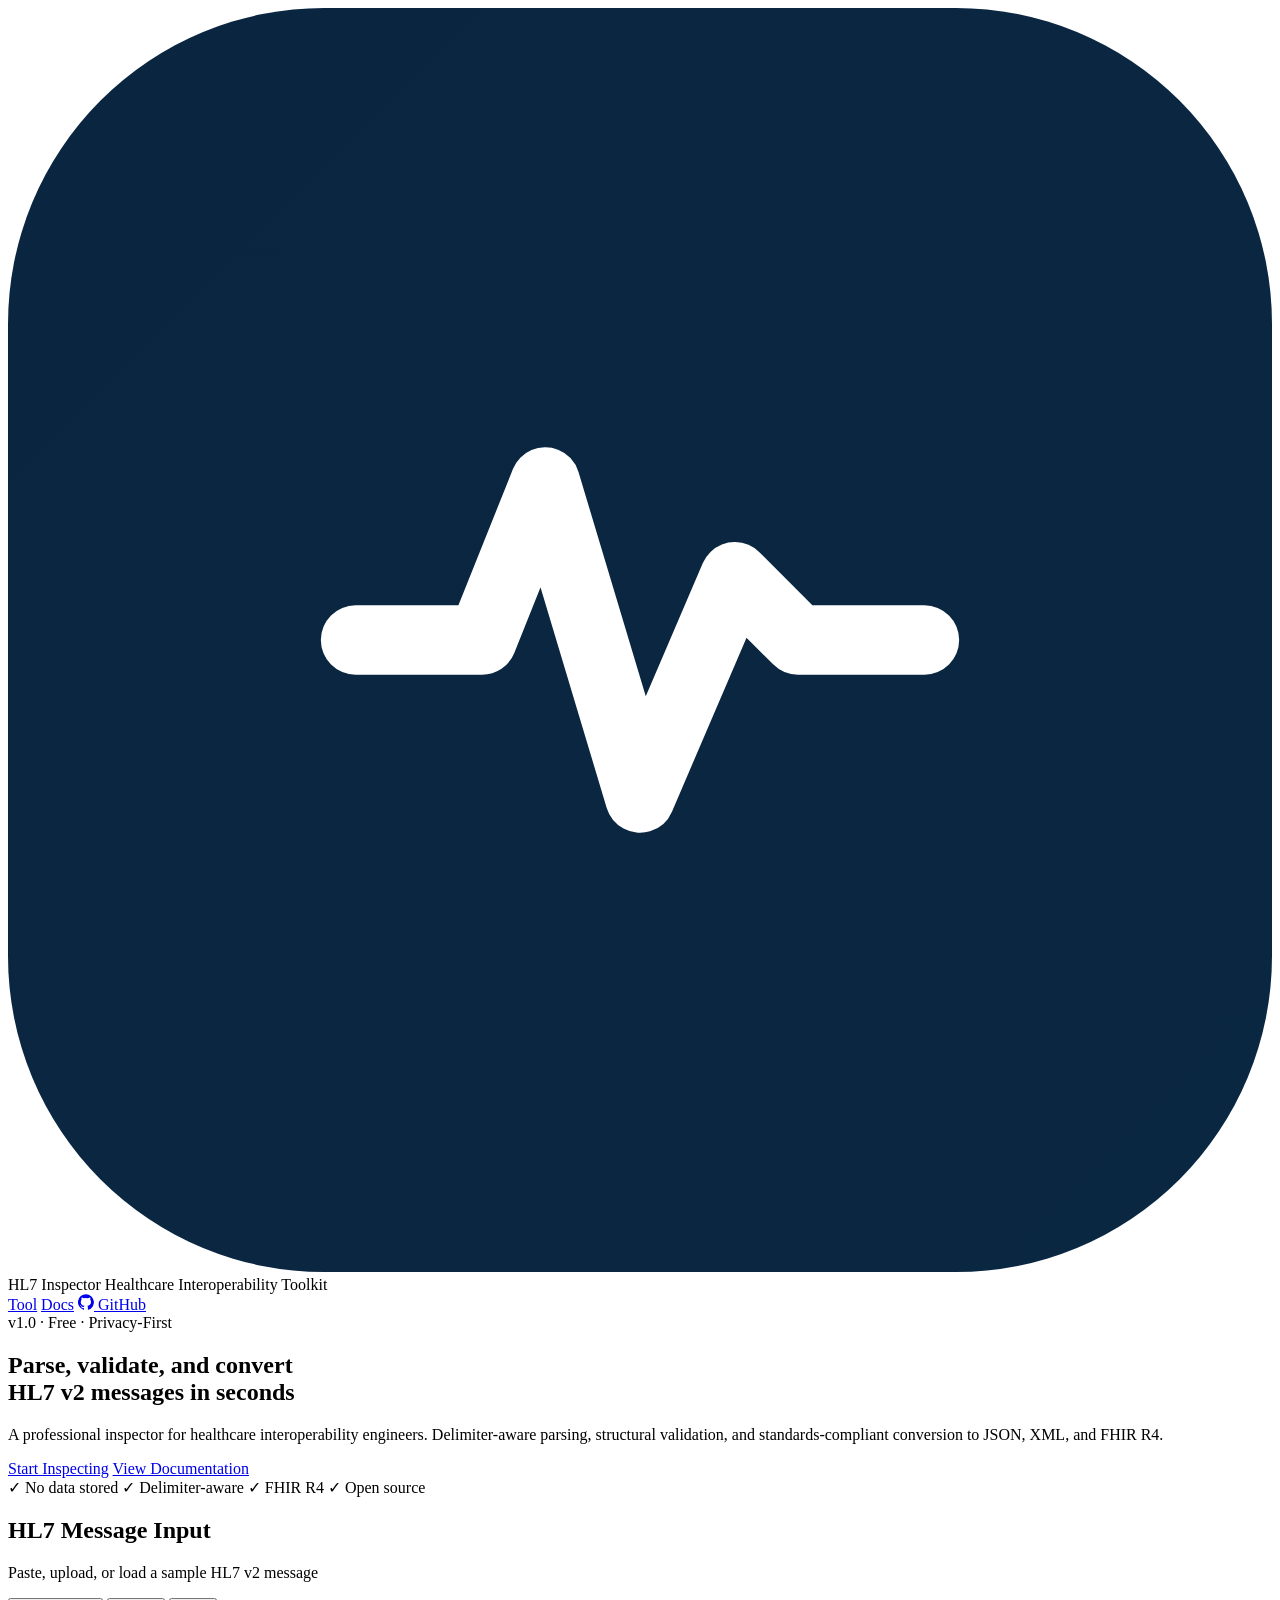
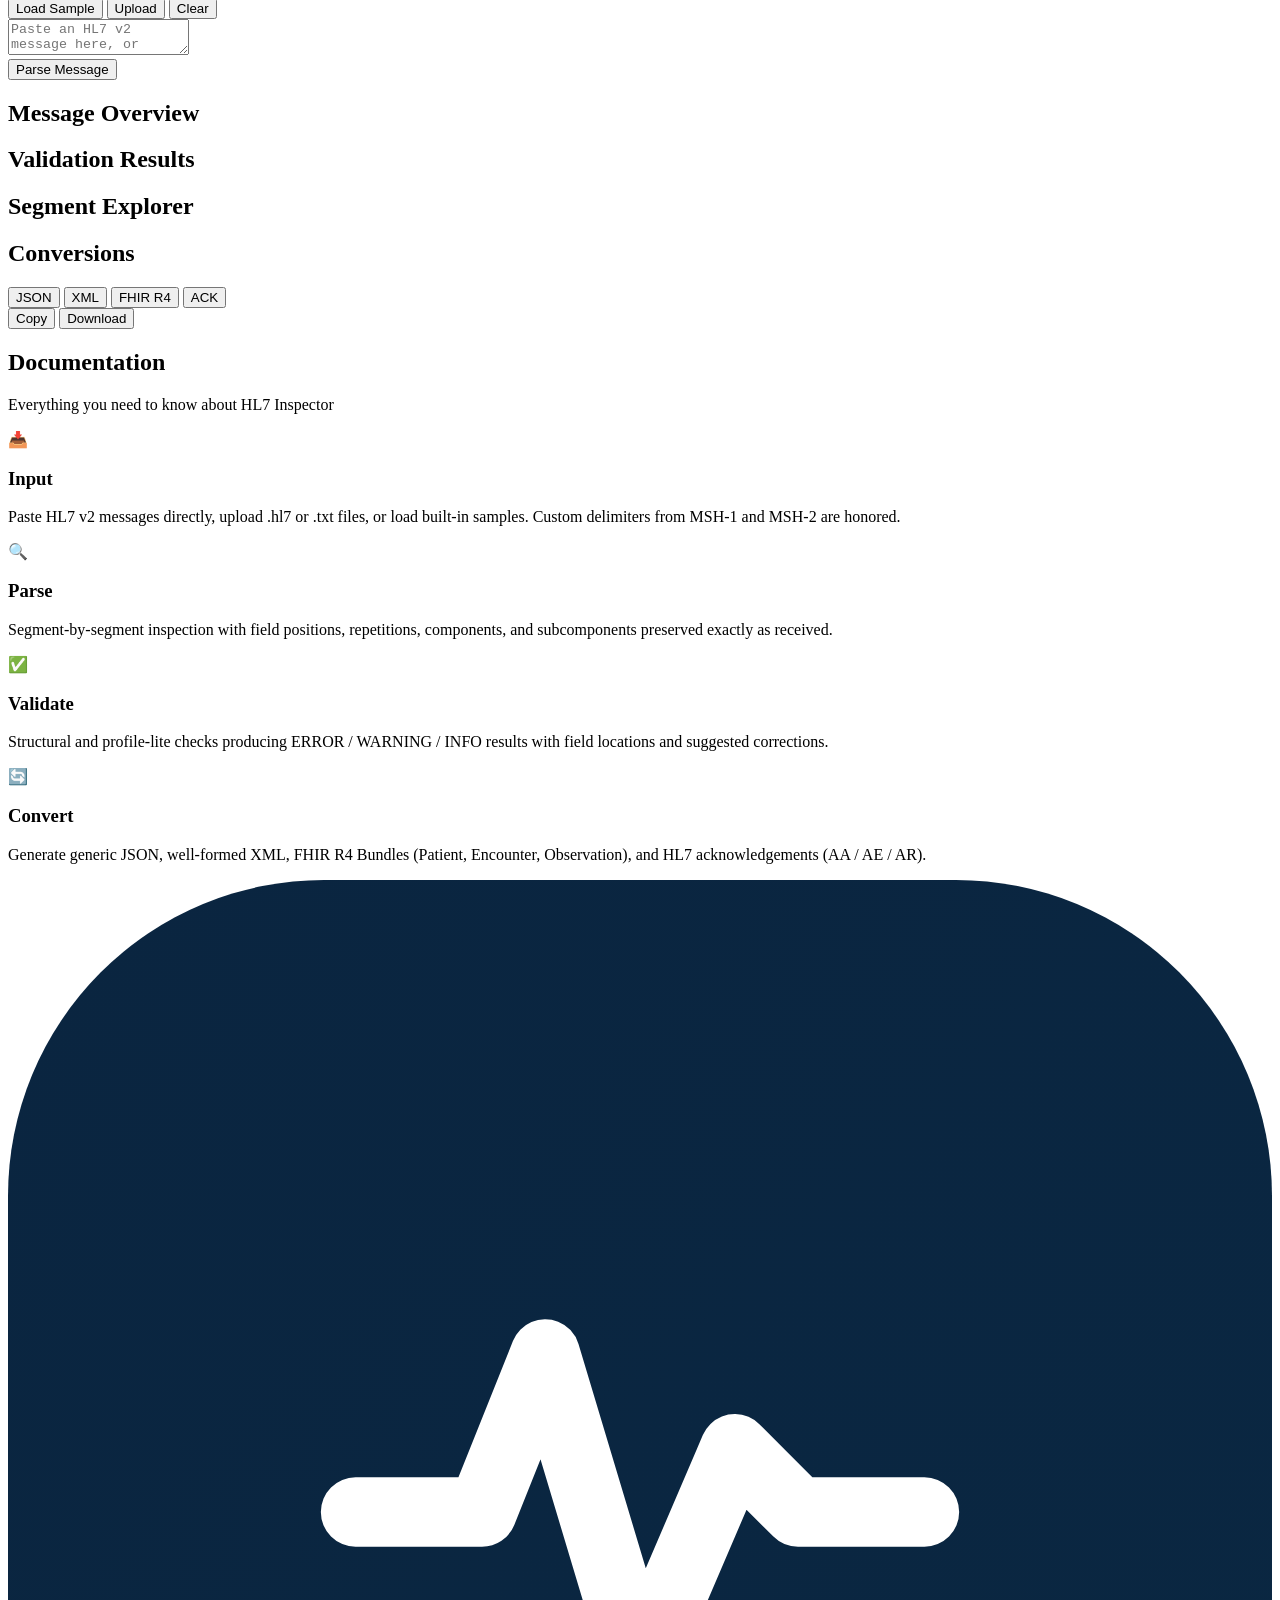
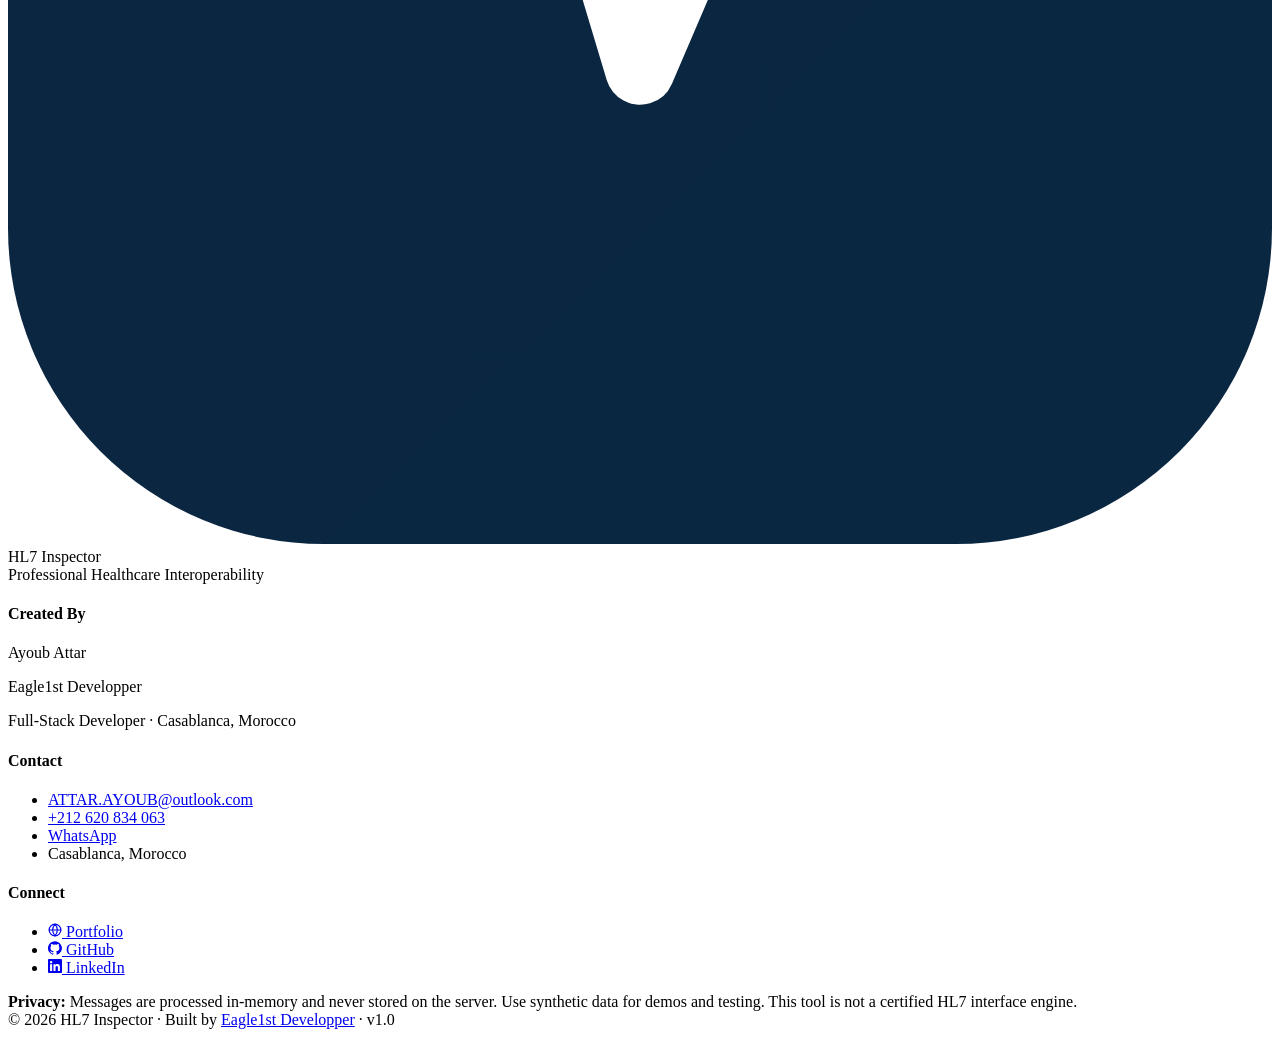
==== commit 5a78dece: "Premium redesign v2: split hero, bento features, product preview, enterprise theme" ====
--- a/app/static/index.html
+++ b/app/static/index.html
@@ -4,56 +4,42 @@
 <meta charset="utf-8"/>
 <meta name="viewport" content="width=device-width,initial-scale=1"/>
 <meta name="description" content="Professional HL7 v2 inspector, validator, and converter. Parse, validate, and convert HL7 messages to JSON, XML, and FHIR R4."/>
-<meta name="theme-color" content="#061a2e"/>
-<title>HL7 Inspector — Enterprise Healthcare Interoperability Toolkit</title>
+<title>HL7 Inspector — Professional Healthcare Message Tool</title>
 <link rel="preconnect" href="https://fonts.googleapis.com">
 <link rel="preconnect" href="https://fonts.gstatic.com" crossorigin>
-<link href="https://fonts.googleapis.com/css2?family=Inter:wght@400;500;600;700;800;900&family=JetBrains+Mono:wght@400;500;600;700&display=swap" rel="stylesheet">
+<link href="https://fonts.googleapis.com/css2?family=Inter:wght@400;500;600;700;800&family=JetBrains+Mono:wght@400;500&display=swap" rel="stylesheet">
 <link rel="stylesheet" href="/static/style.css"/>
 </head>
 <body>
 
 <!-- ═══════════════════════════════════════════════════════════
-     ANNOUNCEMENT BAR
-     ═══════════════════════════════════════════════════════════ -->
-<div class="announce">
-  <div class="announce-inner">
-    <span class="announce-pill">NEW</span>
-    <span>Visual HL7 Learning Guide is live</span>
-    <a href="/learn" class="announce-link">Explore →</a>
-  </div>
-</div>
-
-<!-- ═══════════════════════════════════════════════════════════
      HEADER
      ═══════════════════════════════════════════════════════════ -->
 <header class="app-header">
   <div class="header-inner">
-    <a href="/" class="brand">
+    <div class="brand">
       <div class="brand-mark">
         <svg viewBox="0 0 40 40" fill="none" xmlns="http://www.w3.org/2000/svg">
-          <rect width="40" height="40" rx="11" fill="url(#brandGrad)"/>
-          <path d="M9 20h5l2.5-6 4 12 3.5-8 2 2h5" stroke="#fff" stroke-width="2.4" stroke-linecap="round" stroke-linejoin="round" fill="none"/>
+          <rect width="40" height="40" rx="10" fill="url(#brandGrad)"/>
+          <path d="M11 20h4l2-5 3 10 3-7 2 2h4" stroke="#fff" stroke-width="2.2" stroke-linecap="round" stroke-linejoin="round" fill="none"/>
           <defs>
             <linearGradient id="brandGrad" x1="0" y1="0" x2="40" y2="40">
               <stop stop-color="#0a2540"/>
-              <stop offset="0.55" stop-color="#0e7c86"/>
-              <stop offset="1" stop-color="#12a3a3"/>
+              <stop offset="1" stop-color="#0e7c86"/>
             </linearGradient>
           </defs>
         </svg>
       </div>
       <div class="brand-text">
         <span class="brand-name">HL7 Inspector</span>
-        <span class="brand-tag">Enterprise Interoperability Toolkit</span>
-      </div>
-    </a>
+        <span class="brand-tag">Healthcare Interoperability Toolkit</span>
+      </div>
+    </div>
     <nav class="header-nav">
-      <a href="#features" class="nav-link">Features</a>
-      <a href="/learn" class="nav-link">Learn</a>
       <a href="#tool" class="nav-link">Tool</a>
+      <a href="#docs" class="nav-link">Docs</a>
       <a href="https://github.com/ATTARAYOUB" target="_blank" rel="noopener" class="nav-link nav-github">
-        <svg width="15" height="15" viewBox="0 0 24 24" fill="currentColor"><path d="M12 .3a12 12 0 0 0-3.8 23.4c.6.1.8-.3.8-.6v-2c-3.3.7-4-1.6-4-1.6-.6-1.4-1.4-1.8-1.4-1.8-1-.7.1-.7.1-.7 1.2.1 1.8 1.2 1.8 1.2 1 1.8 2.8 1.3 3.5 1 0-.8.4-1.3.7-1.6-2.7-.3-5.5-1.3-5.5-6 0-1.2.5-2.3 1.2-3.1-.2-.4-.6-1.5.2-3.2 0 0 1-.3 3.3 1.2a11.5 11.5 0 0 1 6 0c2.3-1.5 3.3-1.2 3.3-1.2.8 1.7.3 2.8.1 3.2.8.8 1.2 1.9 1.2 3.1 0 4.7-2.8 5.7-5.5 6 .4.4.8 1.1.8 2.2v3.3c0 .3.2.7.8.6A12 12 0 0 0 12 .3"/></svg>
+        <svg width="16" height="16" viewBox="0 0 24 24" fill="currentColor"><path d="M12 .3a12 12 0 0 0-3.8 23.4c.6.1.8-.3.8-.6v-2c-3.3.7-4-1.6-4-1.6-.6-1.4-1.4-1.8-1.4-1.8-1-.7.1-.7.1-.7 1.2.1 1.8 1.2 1.8 1.2 1 1.8 2.8 1.3 3.5 1 0-.8.4-1.3.7-1.6-2.7-.3-5.5-1.3-5.5-6 0-1.2.5-2.3 1.2-3.1-.2-.4-.6-1.5.2-3.2 0 0 1-.3 3.3 1.2a11.5 11.5 0 0 1 6 0c2.3-1.5 3.3-1.2 3.3-1.2.8 1.7.3 2.8.1 3.2.8.8 1.2 1.9 1.2 3.1 0 4.7-2.8 5.7-5.5 6 .4.4.8 1.1.8 2.2v3.3c0 .3.2.7.8.6A12 12 0 0 0 12 .3"/></svg>
         GitHub
       </a>
     </nav>
@@ -61,305 +47,90 @@
 </header>
 
 <!-- ═══════════════════════════════════════════════════════════
-     HERO — SPLIT LAYOUT
-     ═══════════════════════════════════════════════════════════ -->
-<section class="hero-v2">
-  <div class="hero-bg-mesh"></div>
-  <div class="hero-bg-grid"></div>
-  <div class="hero-orbs">
-    <div class="orb orb-1"></div>
-    <div class="orb orb-2"></div>
-    <div class="orb orb-3"></div>
-  </div>
-
-  <div class="hero-v2-inner">
-    <div class="hero-v2-left">
-      <div class="hero-v2-eyebrow">
-        <span class="pulse-dot"></span>
-        <span>v1.0 · Now available</span>
-      </div>
-
-      <h1 class="hero-v2-title">
-        Healthcare messages,
-        <span class="grad-text">decoded</span>
-        with precision.
-      </h1>
-
-      <p class="hero-v2-sub">
-        A professional-grade HL7 v2 toolkit for interoperability engineers.
-        Parse, validate, and convert messages to JSON, XML, and FHIR R4 —
-        with the rigor your interface work demands.
-      </p>
-
-      <div class="hero-v2-actions">
-        <a href="#tool" class="cta-primary">
-          Open the Inspector
-          <svg width="16" height="16" viewBox="0 0 24 24" fill="none" stroke="currentColor" stroke-width="2.5" stroke-linecap="round" stroke-linejoin="round"><line x1="5" y1="12" x2="19" y2="12"/><polyline points="12 5 19 12 12 19"/></svg>
-        </a>
-        <a href="/learn" class="cta-secondary">
-          <svg width="16" height="16" viewBox="0 0 24 24" fill="none" stroke="currentColor" stroke-width="2" stroke-linecap="round" stroke-linejoin="round"><path d="M2 3h6a4 4 0 0 1 4 4v14a3 3 0 0 0-3-3H2z"/><path d="M22 3h-6a4 4 0 0 0-4 4v14a3 3 0 0 1 3-3h7z"/></svg>
-          Read the guide
-        </a>
-      </div>
-
-      <div class="hero-v2-trust">
-        <div class="trust-row">
-          <svg width="16" height="16" viewBox="0 0 24 24" fill="none" stroke="currentColor" stroke-width="2.5" stroke-linecap="round" stroke-linejoin="round"><polyline points="20 6 9 17 4 12"/></svg>
-          <span>Privacy-first</span>
-        </div>
-        <div class="trust-row">
-          <svg width="16" height="16" viewBox="0 0 24 24" fill="none" stroke="currentColor" stroke-width="2.5" stroke-linecap="round" stroke-linejoin="round"><polyline points="20 6 9 17 4 12"/></svg>
-          <span>Delimiter-aware</span>
-        </div>
-        <div class="trust-row">
-          <svg width="16" height="16" viewBox="0 0 24 24" fill="none" stroke="currentColor" stroke-width="2.5" stroke-linecap="round" stroke-linejoin="round"><polyline points="20 6 9 17 4 12"/></svg>
-          <span>FHIR R4</span>
-        </div>
-      </div>
-    </div>
-
-    <!-- Live product preview -->
-    <div class="hero-v2-right">
-      <div class="preview-window">
-        <div class="preview-bar">
-          <div class="preview-dots">
-            <span class="dot red"></span>
-            <span class="dot yellow"></span>
-            <span class="dot green"></span>
-          </div>
-          <div class="preview-tab">ADT^A01.hl7</div>
-          <div class="preview-badge">parsed</div>
-        </div>
-        <div class="preview-body">
-          <div class="preview-line">
-            <span class="pv-seg">MSH</span><span class="pv-text">|^~\&|HIS|HOSP|LAB|LABSYS|20240115123000||ADT^A01|MSG001|P|2.5.1</span>
-          </div>
-          <div class="preview-line">
-            <span class="pv-seg">PID</span><span class="pv-text">|1||<span class="hl-a">123456^^^MRN^MR</span>||<span class="hl-b">DOE^JOHN^A</span>||19800115|M</span>
-          </div>
-          <div class="preview-line">
-            <span class="pv-seg">PV1</span><span class="pv-text">|1|I|<span class="hl-c">ICU^101^A^HOSP</span>||||1234^SMITH^ROBERT</span>
-          </div>
-          <div class="preview-line">
-            <span class="pv-seg">OBX</span><span class="pv-text">|1|NM|WBC^White Blood Count||<span class="hl-b">7.2</span>|10*3/uL|4.0-11.0|N|||F</span>
-          </div>
-          <div class="preview-cursor"></div>
-        </div>
-        <div class="preview-footer">
-          <div class="preview-stat">
-            <span class="pv-stat-k">Segments</span>
-            <span class="pv-stat-v">7</span>
-          </div>
-          <div class="preview-stat">
-            <span class="pv-stat-k">Type</span>
-            <span class="pv-stat-v">ADT^A01</span>
-          </div>
-          <div class="preview-stat">
-            <span class="pv-stat-k">Version</span>
-            <span class="pv-stat-v">2.5.1</span>
-          </div>
-          <div class="preview-stat ok">
-            <span class="pv-stat-k">Status</span>
-            <span class="pv-stat-v">✓ Valid</span>
-          </div>
-        </div>
-      </div>
+     HERO
+     ═══════════════════════════════════════════════════════════ -->
+<section class="hero">
+  <div class="hero-inner">
+    <div class="hero-badge">v1.0 · Free · Privacy-First</div>
+    <h1 class="hero-title">
+      Parse, validate, and convert<br/>
+      <span class="hero-accent">HL7 v2 messages</span> in seconds
+    </h1>
+    <p class="hero-sub">
+      A professional inspector for healthcare interoperability engineers.
+      Delimiter-aware parsing, structural validation, and standards-compliant
+      conversion to JSON, XML, and FHIR R4.
+    </p>
+    <div class="hero-actions">
+      <a href="#tool" class="btn-primary-lg">Start Inspecting</a>
+      <a href="#docs" class="btn-secondary-lg">View Documentation</a>
+    </div>
+    <div class="hero-trust">
+      <span class="trust-item">✓ No data stored</span>
+      <span class="trust-item">✓ Delimiter-aware</span>
+      <span class="trust-item">✓ FHIR R4</span>
+      <span class="trust-item">✓ Open source</span>
     </div>
   </div>
 </section>
 
 <!-- ═══════════════════════════════════════════════════════════
-     METRICS BAR
-     ═══════════════════════════════════════════════════════════ -->
-<section class="metrics-bar">
-  <div class="metrics-inner">
-    <div class="metric">
-      <div class="metric-v">11+</div>
-      <div class="metric-k">Segment types</div>
-    </div>
-    <div class="metric-div"></div>
-    <div class="metric">
-      <div class="metric-v">4</div>
-      <div class="metric-k">Output formats</div>
-    </div>
-    <div class="metric-div"></div>
-    <div class="metric">
-      <div class="metric-v">2.1–2.8</div>
-      <div class="metric-k">HL7 versions</div>
-    </div>
-    <div class="metric-div"></div>
-    <div class="metric">
-      <div class="metric-v">0</div>
-      <div class="metric-k">Data stored</div>
-    </div>
-  </div>
-</section>
-
-<!-- ═══════════════════════════════════════════════════════════
-     FEATURES BENTO GRID
-     ═══════════════════════════════════════════════════════════ -->
-<section class="features-section" id="features">
-  <div class="features-inner">
-    <div class="section-head-v2">
-      <div class="step-badge">Capabilities</div>
-      <h2 class="section-h2">Everything you need to work<br/>with HL7 v2 messages</h2>
-      <p class="section-lead-v2">Built for engineers who need to trust the output.</p>
-    </div>
-
-    <div class="bento-grid">
-      <!-- Large card: Parse -->
-      <div class="bento-card bento-large">
-        <div class="bento-icon bg-blue">
-          <svg width="22" height="22" viewBox="0 0 24 24" fill="none" stroke="currentColor" stroke-width="2" stroke-linecap="round" stroke-linejoin="round"><path d="M14 2H6a2 2 0 0 0-2 2v16a2 2 0 0 0 2 2h12a2 2 0 0 0 2-2V8z"/><polyline points="14 2 14 8 20 8"/><line x1="8" y1="13" x2="16" y2="13"/><line x1="8" y1="17" x2="16" y2="17"/></svg>
-        </div>
-        <h3 class="bento-title">Segment-level parsing</h3>
-        <p class="bento-desc">
-          Every field, component, subcomponent, and repetition preserved exactly as received. Custom delimiters are read from MSH — not assumed.
-        </p>
-        <div class="bento-preview">
-          <div class="mini-seg"><span class="ms-name">PID</span><span class="ms-arrow">→</span><span class="ms-result">7 fields</span></div>
-          <div class="mini-seg"><span class="ms-name">PV1</span><span class="ms-arrow">→</span><span class="ms-result">19 fields</span></div>
-          <div class="mini-seg"><span class="ms-name">OBX</span><span class="ms-arrow">→</span><span class="ms-result">11 fields</span></div>
-        </div>
-      </div>
-
-      <!-- Card: Validation -->
-      <div class="bento-card">
-        <div class="bento-icon bg-green">
-          <svg width="22" height="22" viewBox="0 0 24 24" fill="none" stroke="currentColor" stroke-width="2" stroke-linecap="round" stroke-linejoin="round"><path d="M9 12l2 2 4-4"/><path d="M21 12c0 4.97-4.03 9-9 9s-9-4.03-9-9 4.03-9 9-9 9 4.03 9 9z"/></svg>
-        </div>
-        <h3 class="bento-title">Structural validation</h3>
-        <p class="bento-desc">
-          ERROR / WARNING / INFO with field locations, explanations, and suggested corrections.
-        </p>
-      </div>
-
-      <!-- Card: FHIR -->
-      <div class="bento-card">
-        <div class="bento-icon bg-purple">
-          <svg width="22" height="22" viewBox="0 0 24 24" fill="none" stroke="currentColor" stroke-width="2" stroke-linecap="round" stroke-linejoin="round"><path d="M12 2v20M2 12h20"/><circle cx="12" cy="12" r="10"/></svg>
-        </div>
-        <h3 class="bento-title">FHIR R4 Bundles</h3>
-        <p class="bento-desc">
-          Patient, Encounter, and Observation resources mapped from PID, PV1, and OBX.
-        </p>
-        <div class="bento-chip-row">
-          <span class="chip-tag">Patient</span>
-          <span class="chip-tag">Encounter</span>
-          <span class="chip-tag">Observation</span>
-        </div>
-      </div>
-
-      <!-- Card: ACK -->
-      <div class="bento-card">
-        <div class="bento-icon bg-orange">
-          <svg width="22" height="22" viewBox="0 0 24 24" fill="none" stroke="currentColor" stroke-width="2" stroke-linecap="round" stroke-linejoin="round"><path d="M22 11.08V12a10 10 0 1 1-5.93-9.14"/><polyline points="22 4 12 14.01 9 11.01"/></svg>
-        </div>
-        <h3 class="bento-title">ACK generation</h3>
-        <p class="bento-desc">
-          MSH + MSA with AA, AE, or AR outcome — referencing the original control ID.
-        </p>
-      </div>
-
-      <!-- Large card: JSON/XML -->
-      <div class="bento-card bento-large">
-        <div class="bento-icon bg-teal">
-          <svg width="22" height="22" viewBox="0 0 24 24" fill="none" stroke="currentColor" stroke-width="2" stroke-linecap="round" stroke-linejoin="round"><polyline points="16 18 22 12 16 6"/><polyline points="8 6 2 12 8 18"/></svg>
-        </div>
-        <h3 class="bento-title">JSON & XML serialization</h3>
-        <p class="bento-desc">
-          Documented, standards-aware output. JSON parseable by any JSON parser, XML well-formed and escaped.
-        </p>
-        <div class="code-preview">
-          <pre>{
-  "meta": { "format": "hl7v2-json" },
-  "message": {
-    "overview": { "message_type": "ADT" },
-    "segments": [ ... ]
-  }
-}</pre>
-        </div>
-      </div>
-    </div>
-  </div>
-</section>
-
-<!-- ═══════════════════════════════════════════════════════════
      MAIN TOOL
      ═══════════════════════════════════════════════════════════ -->
 <main class="container" id="tool">
 
-  <div class="tool-head">
-    <div class="step-badge">Live Tool</div>
-    <h2 class="tool-title">Try it now</h2>
-    <p class="tool-sub">Paste an HL7 message — everything runs locally in your browser session.</p>
-  </div>
-
-  <section class="panel panel-v2">
-    <div class="panel-head-v2">
+  <!-- INPUT -->
+  <section class="panel">
+    <div class="panel-head">
       <div>
-        <h2>Message Input</h2>
-        <p class="panel-sub-v2">Paste, upload, or load a sample</p>
-      </div>
-      <div class="actions-v2">
-        <button id="btn-sample" class="btn-v2 ghost">
-          <svg width="14" height="14" viewBox="0 0 24 24" fill="none" stroke="currentColor" stroke-width="2" stroke-linecap="round" stroke-linejoin="round"><polygon points="5 3 19 12 5 21 5 3"/></svg>
-          Load Sample
-        </button>
+        <h2>HL7 Message Input</h2>
+        <p class="panel-sub">Paste, upload, or load a sample HL7 v2 message</p>
+      </div>
+      <div class="actions">
+        <button id="btn-sample" class="btn ghost">Load Sample</button>
         <input type="file" id="file-input" accept=".hl7,.txt" hidden/>
-        <button id="btn-upload" class="btn-v2 ghost">
-          <svg width="14" height="14" viewBox="0 0 24 24" fill="none" stroke="currentColor" stroke-width="2" stroke-linecap="round" stroke-linejoin="round"><path d="M21 15v4a2 2 0 0 1-2 2H5a2 2 0 0 1-2-2v-4"/><polyline points="17 8 12 3 7 8"/><line x1="12" y1="3" x2="12" y2="15"/></svg>
-          Upload
-        </button>
-        <button id="btn-clear" class="btn-v2 ghost">
-          <svg width="14" height="14" viewBox="0 0 24 24" fill="none" stroke="currentColor" stroke-width="2" stroke-linecap="round" stroke-linejoin="round"><polyline points="3 6 5 6 21 6"/><path d="M19 6l-1 14a2 2 0 0 1-2 2H8a2 2 0 0 1-2-2L5 6"/></svg>
-          Clear
-        </button>
-      </div>
-    </div>
-    <textarea id="input" spellcheck="false" placeholder="MSH|^~\&|SENDAPP|SENDFAC|RECVAPP|RECVFAC|20240115123000||ADT^A01^ADT_A01|MSG00001|P|2.5.1&#10;PID|1||123456^^^MRN^MR||DOE^JOHN^A||19800115|M&#10;PV1|1|I|ICU^101^A^HOSP||||1234^SMITH^ROBERT"></textarea>
-    <div class="row-v2">
-      <button id="btn-parse" class="cta-primary cta-parse">
-        <svg width="16" height="16" viewBox="0 0 24 24" fill="none" stroke="currentColor" stroke-width="2.5" stroke-linecap="round" stroke-linejoin="round"><polygon points="5 3 19 12 5 21 5 3"/></svg>
-        Parse Message
-      </button>
+        <button id="btn-upload" class="btn ghost">Upload</button>
+        <button id="btn-clear" class="btn ghost">Clear</button>
+      </div>
+    </div>
+    <textarea id="input" spellcheck="false" placeholder="Paste an HL7 v2 message here, or click Load Sample…"></textarea>
+    <div class="row">
+      <button id="btn-parse" class="btn primary">Parse Message</button>
       <span id="parse-status" class="status"></span>
     </div>
   </section>
 
-  <section id="overview-card" class="panel panel-v2 hidden">
-    <div class="panel-head-v2"><h2>Message Overview</h2></div>
+  <!-- OVERVIEW -->
+  <section id="overview-card" class="panel hidden">
+    <div class="panel-head"><h2>Message Overview</h2></div>
     <div id="overview" class="overview-grid"></div>
   </section>
 
-  <section id="validation-card" class="panel panel-v2 hidden">
-    <div class="panel-head-v2"><h2>Validation Results</h2></div>
+  <!-- VALIDATION -->
+  <section id="validation-card" class="panel hidden">
+    <div class="panel-head"><h2>Validation Results</h2></div>
     <div id="validation-summary" class="validation-summary"></div>
     <div id="validation-list" class="validation-list"></div>
   </section>
 
-  <section id="explorer-card" class="panel panel-v2 hidden">
-    <div class="panel-head-v2"><h2>Segment Explorer</h2></div>
+  <!-- EXPLORER -->
+  <section id="explorer-card" class="panel hidden">
+    <div class="panel-head"><h2>Segment Explorer</h2></div>
     <div id="explorer" class="explorer"></div>
   </section>
 
-  <section id="outputs-card" class="panel panel-v2 hidden">
-    <div class="panel-head-v2"><h2>Conversions</h2></div>
-    <nav class="tabs tabs-v2" id="tabs">
+  <!-- OUTPUTS -->
+  <section id="outputs-card" class="panel hidden">
+    <div class="panel-head"><h2>Conversions</h2></div>
+    <nav class="tabs" id="tabs">
       <button data-tab="json" class="tab active">JSON</button>
       <button data-tab="xml" class="tab">XML</button>
       <button data-tab="fhir" class="tab">FHIR R4</button>
       <button data-tab="ack" class="tab">ACK</button>
     </nav>
     <div class="output-toolbar">
-      <button id="btn-copy" class="btn-v2 ghost">
-        <svg width="14" height="14" viewBox="0 0 24 24" fill="none" stroke="currentColor" stroke-width="2" stroke-linecap="round" stroke-linejoin="round"><rect x="9" y="9" width="13" height="13" rx="2" ry="2"/><path d="M5 15H4a2 2 0 0 1-2-2V4a2 2 0 0 1 2-2h9a2 2 0 0 1 2 2v1"/></svg>
-        Copy
-      </button>
-      <button id="btn-download" class="btn-v2 ghost">
-        <svg width="14" height="14" viewBox="0 0 24 24" fill="none" stroke="currentColor" stroke-width="2" stroke-linecap="round" stroke-linejoin="round"><path d="M21 15v4a2 2 0 0 1-2 2H5a2 2 0 0 1-2-2v-4"/><polyline points="7 10 12 15 17 10"/><line x1="12" y1="15" x2="12" y2="3"/></svg>
-        Download
-      </button>
+      <button id="btn-copy" class="btn ghost">Copy</button>
+      <button id="btn-download" class="btn ghost">Download</button>
       <span id="output-status" class="status"></span>
     </div>
     <pre id="output" class="output"></pre>
@@ -368,87 +139,40 @@
 </main>
 
 <!-- ═══════════════════════════════════════════════════════════
-     WORKFLOW / HOW IT WORKS
-     ═══════════════════════════════════════════════════════════ -->
-<section class="workflow-section">
-  <div class="workflow-inner">
-    <div class="section-head-v2">
-      <div class="step-badge">Workflow</div>
-      <h2 class="section-h2">Four steps, zero ceremony</h2>
-    </div>
-
-    <div class="workflow-grid">
-      <div class="wf-step">
-        <div class="wf-num">01</div>
-        <div class="wf-line"></div>
-        <h4>Paste or upload</h4>
-        <p>Drop in any HL7 v2 message, or load the sample.</p>
-      </div>
-      <div class="wf-step">
-        <div class="wf-num">02</div>
-        <div class="wf-line"></div>
-        <h4>Parse & explore</h4>
-        <p>Segment-by-segment breakdown with field explanations.</p>
-      </div>
-      <div class="wf-step">
-        <div class="wf-num">03</div>
-        <div class="wf-line"></div>
-        <h4>Validate</h4>
-        <p>Structural checks against HL7 v2 rules and message-type profiles.</p>
-      </div>
-      <div class="wf-step">
-        <div class="wf-num">04</div>
-        <div class="wf-line"></div>
-        <h4>Convert & export</h4>
-        <p>Copy or download as JSON, XML, FHIR R4, or ACK.</p>
+     DOCS
+     ═══════════════════════════════════════════════════════════ -->
+<section class="docs-section" id="docs">
+  <div class="docs-inner">
+    <h2 class="section-title">Documentation</h2>
+    <p class="section-sub">Everything you need to know about HL7 Inspector</p>
+
+    <div class="docs-grid">
+      <div class="doc-card">
+        <div class="doc-icon">📥</div>
+        <h3>Input</h3>
+        <p>Paste HL7 v2 messages directly, upload .hl7 or .txt files, or load built-in samples. Custom delimiters from MSH-1 and MSH-2 are honored.</p>
+      </div>
+      <div class="doc-card">
+        <div class="doc-icon">🔍</div>
+        <h3>Parse</h3>
+        <p>Segment-by-segment inspection with field positions, repetitions, components, and subcomponents preserved exactly as received.</p>
+      </div>
+      <div class="doc-card">
+        <div class="doc-icon">✅</div>
+        <h3>Validate</h3>
+        <p>Structural and profile-lite checks producing ERROR / WARNING / INFO results with field locations and suggested corrections.</p>
+      </div>
+      <div class="doc-card">
+        <div class="doc-icon">🔄</div>
+        <h3>Convert</h3>
+        <p>Generate generic JSON, well-formed XML, FHIR R4 Bundles (Patient, Encounter, Observation), and HL7 acknowledgements (AA / AE / AR).</p>
       </div>
     </div>
   </div>
 </section>
 
 <!-- ═══════════════════════════════════════════════════════════
-     LEARN CTA BANNER
-     ═══════════════════════════════════════════════════════════ -->
-<section class="learn-banner">
-  <div class="learn-banner-inner">
-    <div class="learn-banner-left">
-      <div class="step-badge light">New</div>
-      <h2>Never read an HL7 message again</h2>
-      <p>Our visual guide teaches HL7 v2 from zero — message anatomy, segments, delimiters, field positions, and a full line-by-line walkthrough.</p>
-      <a href="/learn" class="cta-light">
-        Read the visual guide
-        <svg width="16" height="16" viewBox="0 0 24 24" fill="none" stroke="currentColor" stroke-width="2.5" stroke-linecap="round" stroke-linejoin="round"><line x1="5" y1="12" x2="19" y2="12"/><polyline points="12 5 19 12 12 19"/></svg>
-      </a>
-    </div>
-    <div class="learn-banner-right">
-      <div class="learn-mock">
-        <div class="lm-tabs">
-          <span class="lm-tab active">MSH</span>
-          <span class="lm-tab">PID</span>
-          <span class="lm-tab">PV1</span>
-          <span class="lm-tab">OBX</span>
-        </div>
-        <div class="lm-body">
-          <div class="lm-row">
-            <span class="lm-seg">PID</span>
-            <span class="lm-field">|</span>
-            <span class="lm-hl">1</span>
-            <span class="lm-field">|</span>
-            <span class="lm-hl">|</span>
-            <span class="lm-field">|</span>
-            <span class="lm-hl teal">123456^^^MRN</span>
-            <span class="lm-field">|</span>
-            <span class="lm-hl gold">DOE^JOHN^A</span>
-          </div>
-          <div class="lm-annot">PID-3 Patient ID · PID-5 Patient Name</div>
-        </div>
-      </div>
-    </div>
-  </div>
-</section>
-
-<!-- ═══════════════════════════════════════════════════════════
-     FOOTER
+     FOOTER — Developer Info
      ═══════════════════════════════════════════════════════════ -->
 <footer class="app-footer">
   <div class="footer-inner">
@@ -456,20 +180,19 @@
     <div class="footer-brand">
       <div class="footer-logo">
         <svg viewBox="0 0 40 40" fill="none" xmlns="http://www.w3.org/2000/svg">
-          <rect width="40" height="40" rx="11" fill="url(#footerGrad)"/>
-          <path d="M9 20h5l2.5-6 4 12 3.5-8 2 2h5" stroke="#fff" stroke-width="2.4" stroke-linecap="round" stroke-linejoin="round" fill="none"/>
+          <rect width="40" height="40" rx="10" fill="url(#footerGrad)"/>
+          <path d="M11 20h4l2-5 3 10 3-7 2 2h4" stroke="#fff" stroke-width="2.2" stroke-linecap="round" stroke-linejoin="round" fill="none"/>
           <defs>
             <linearGradient id="footerGrad" x1="0" y1="0" x2="40" y2="40">
               <stop stop-color="#0a2540"/>
-              <stop offset="0.55" stop-color="#0e7c86"/>
-              <stop offset="1" stop-color="#12a3a3"/>
+              <stop offset="1" stop-color="#0e7c86"/>
             </linearGradient>
           </defs>
         </svg>
       </div>
       <div>
         <div class="footer-brand-name">HL7 Inspector</div>
-        <div class="footer-brand-tag">Enterprise Interoperability Toolkit</div>
+        <div class="footer-brand-tag">Professional Healthcare Interoperability</div>
       </div>
     </div>
 
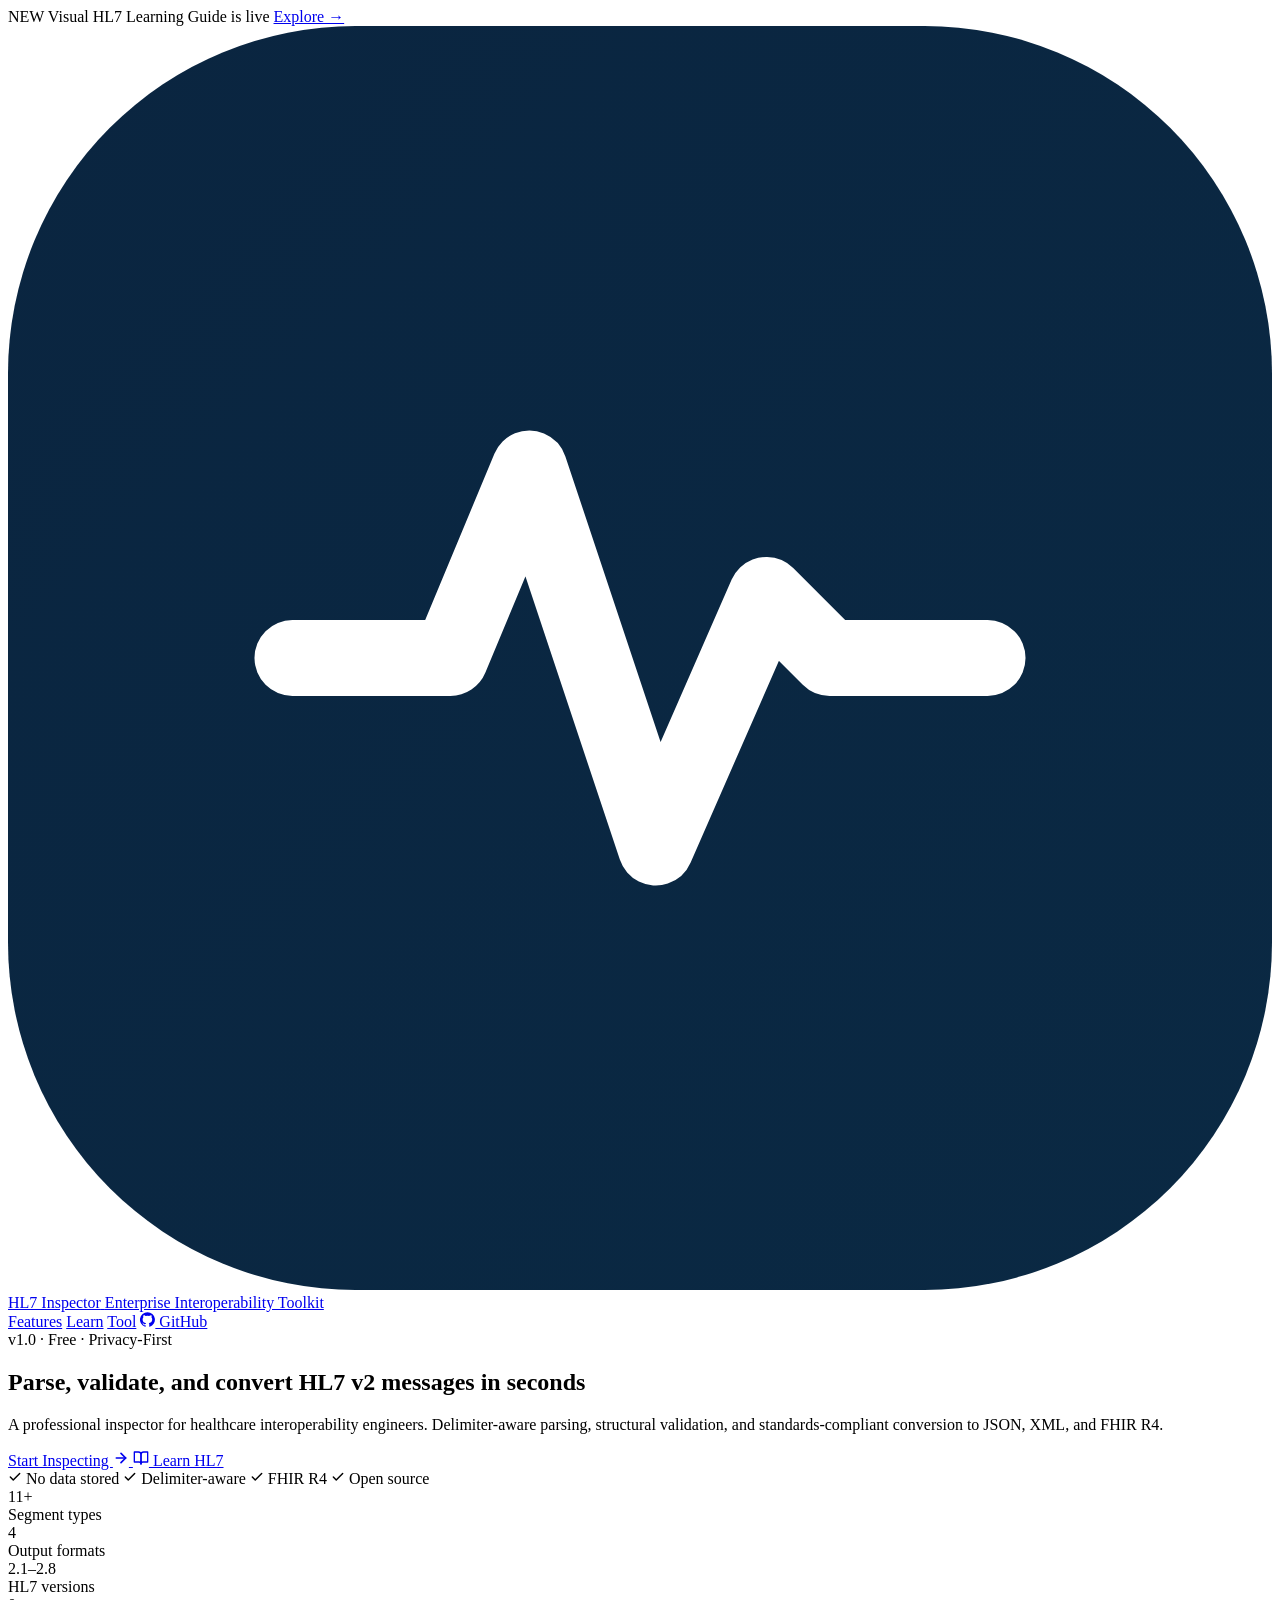
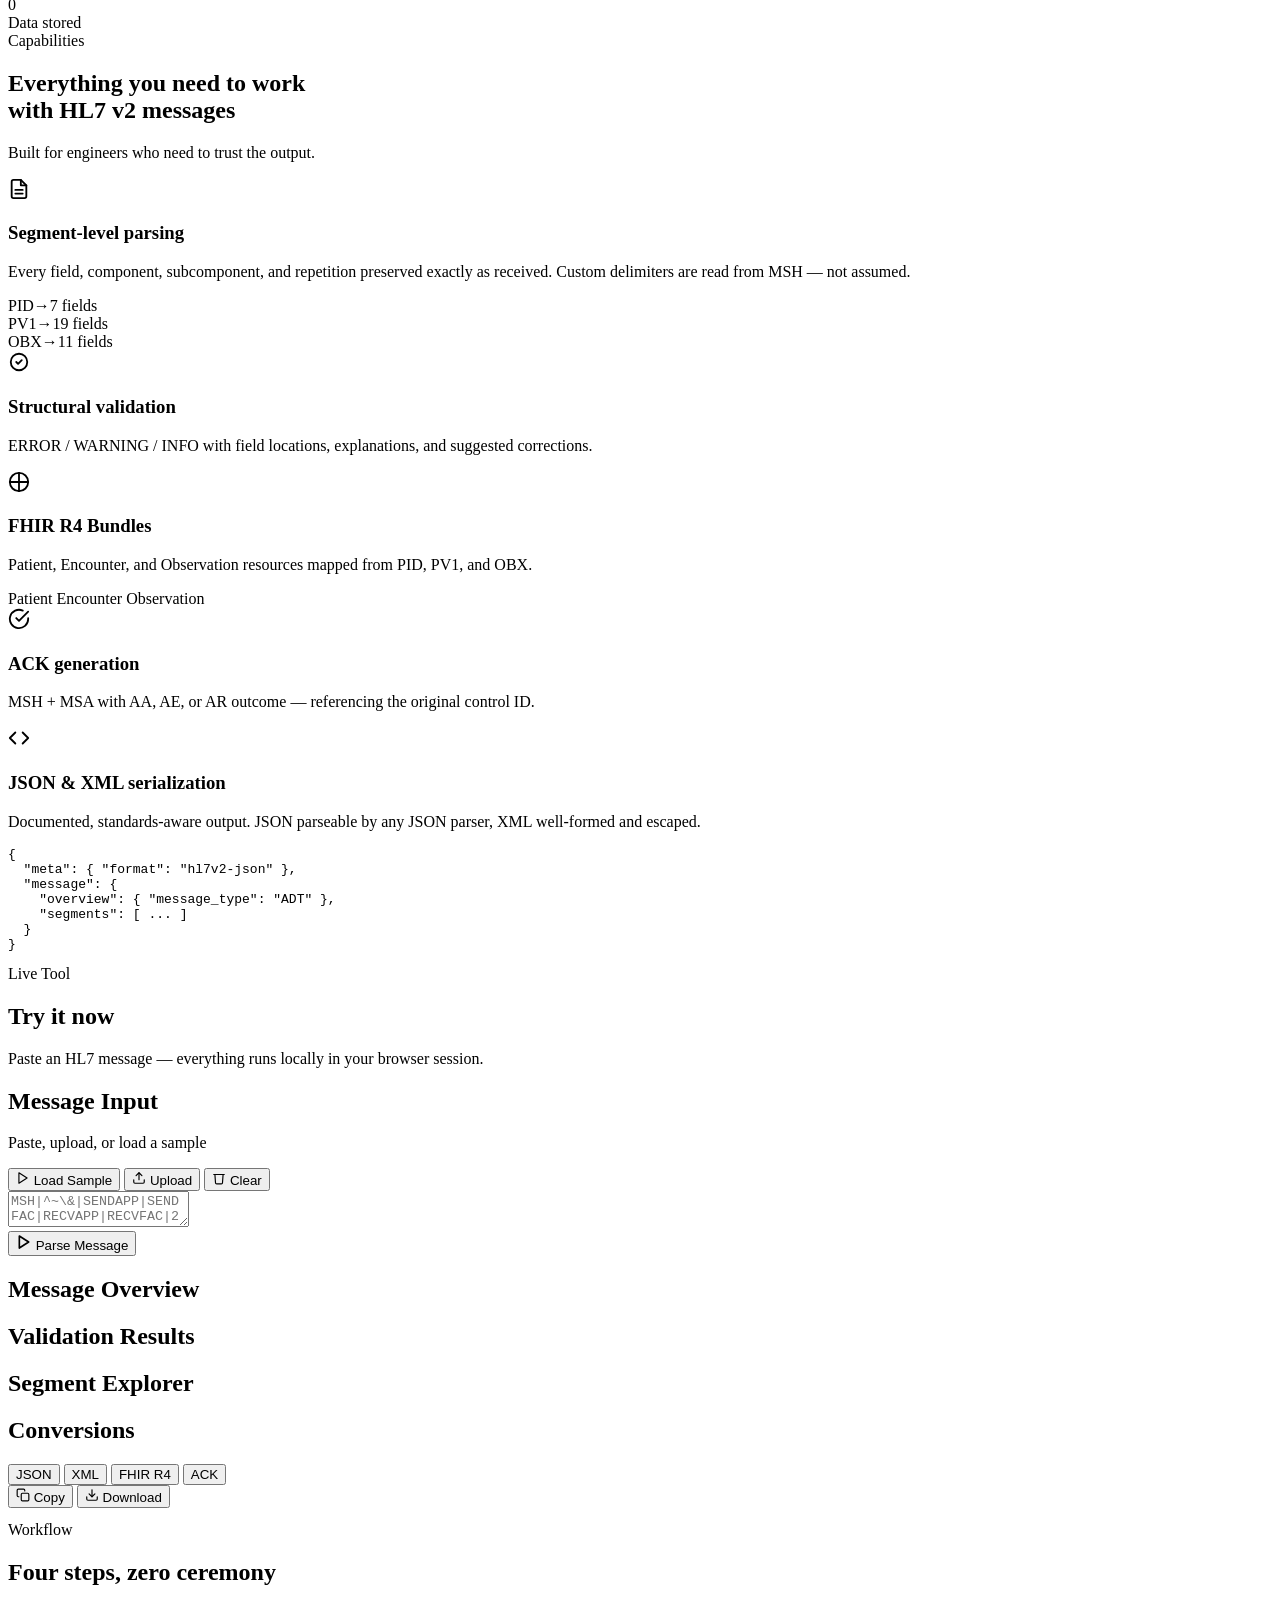
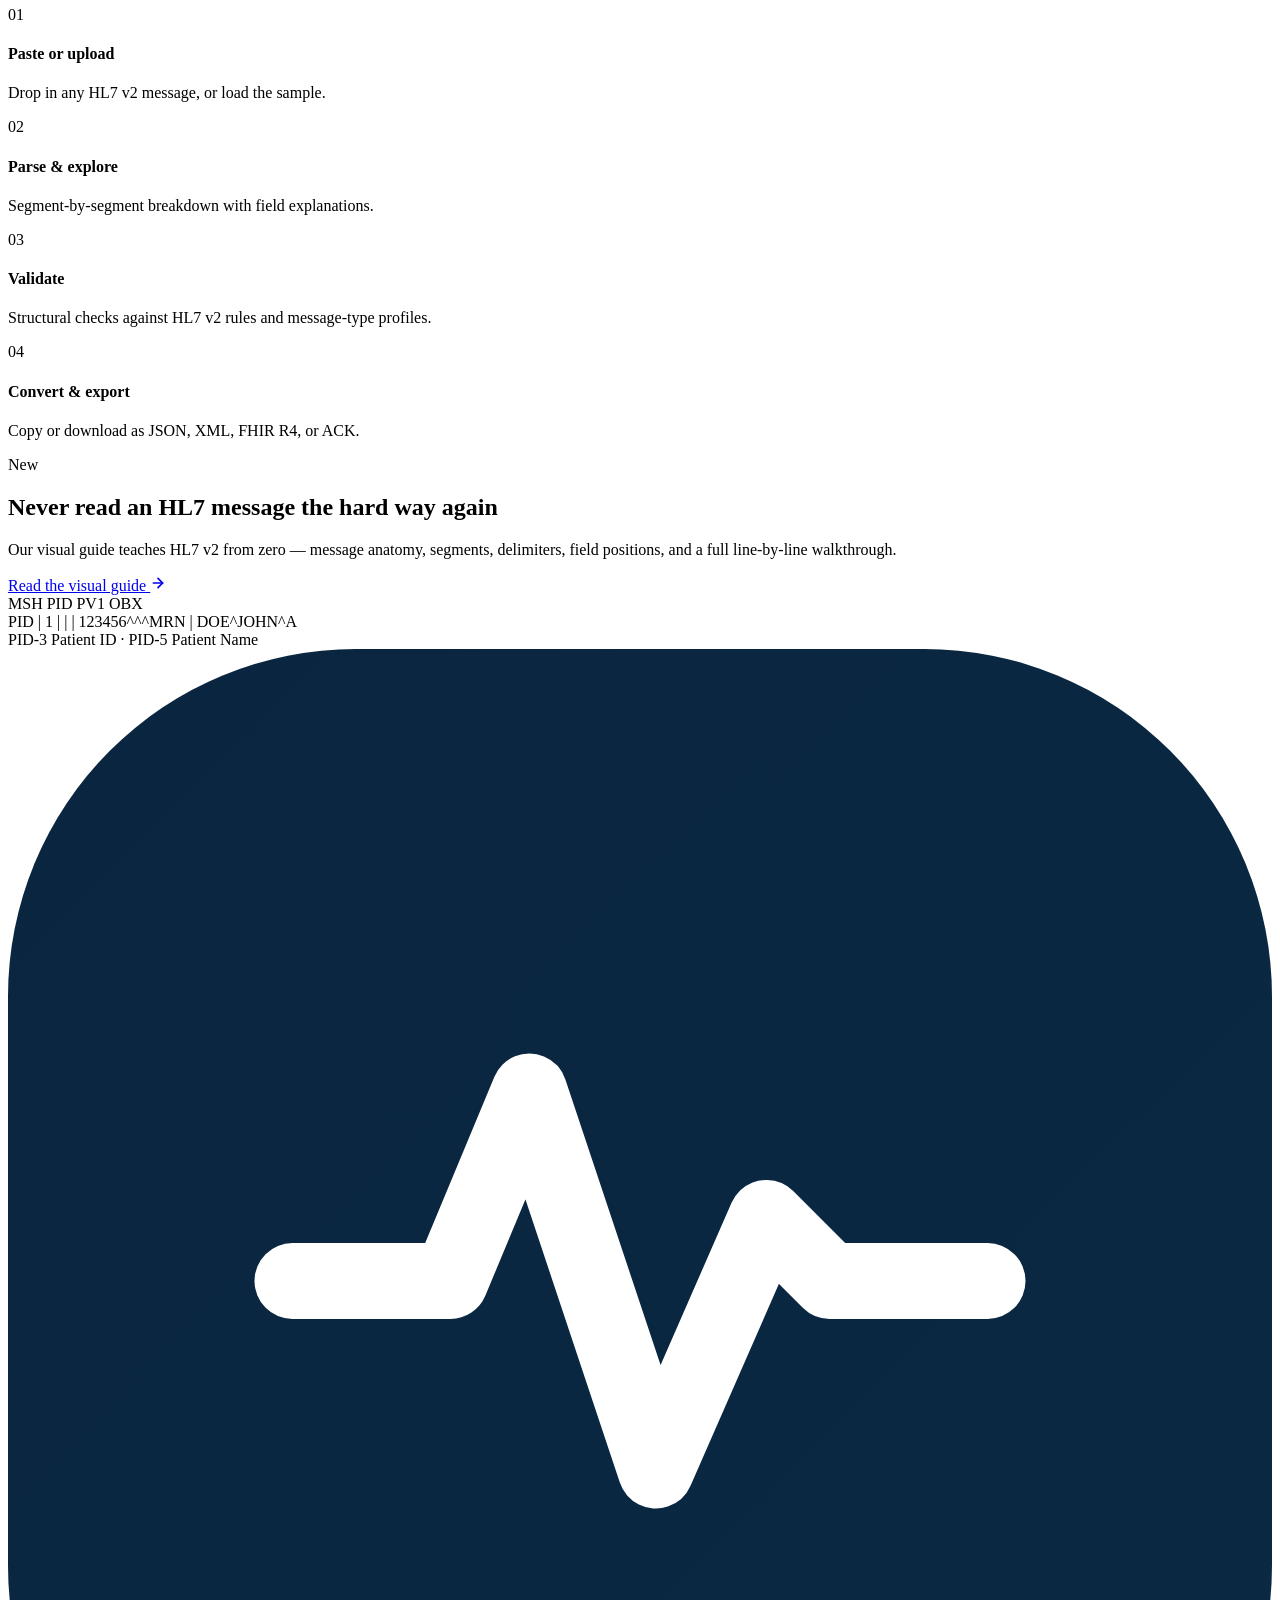
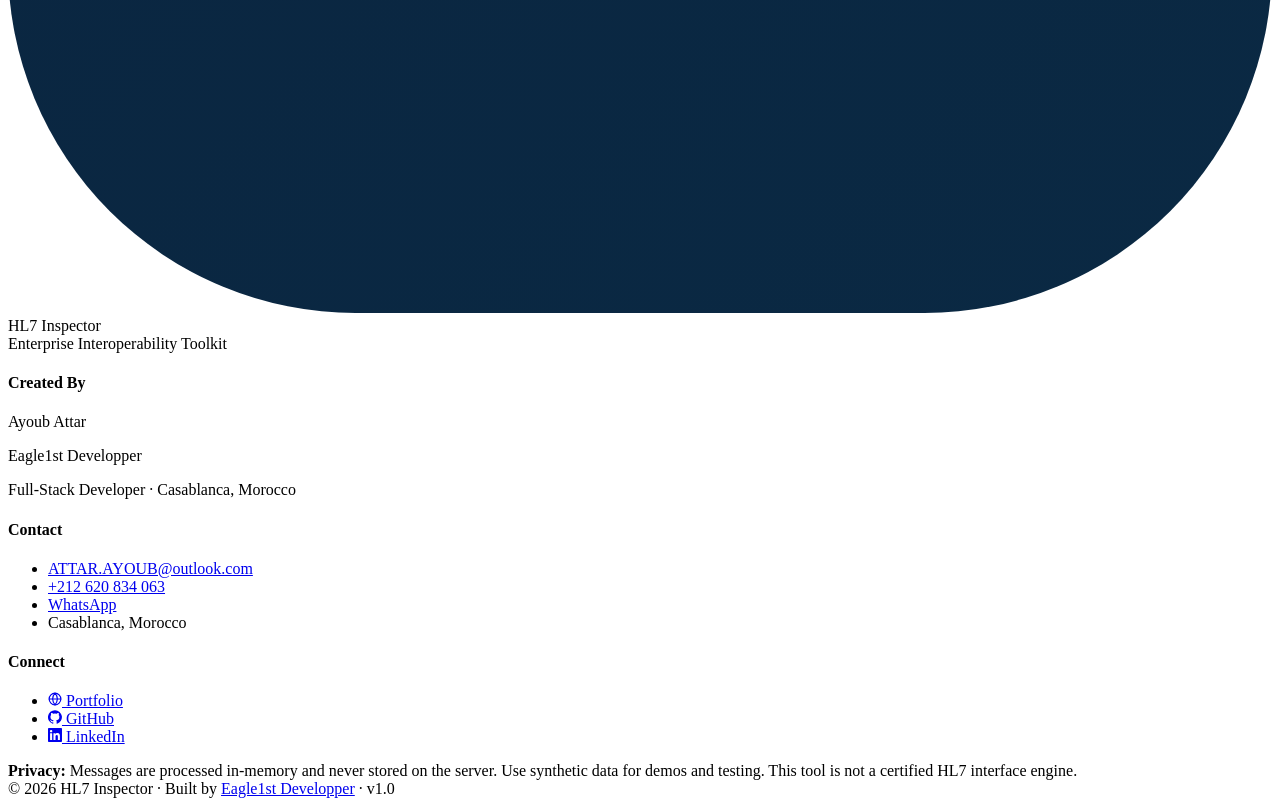
==== commit 769f19f1: "Fix index hero rendering — align with Learn page layout, add metrics/bento/workflow sections" ====
--- a/app/static/index.html
+++ b/app/static/index.html
@@ -4,42 +4,56 @@
 <meta charset="utf-8"/>
 <meta name="viewport" content="width=device-width,initial-scale=1"/>
 <meta name="description" content="Professional HL7 v2 inspector, validator, and converter. Parse, validate, and convert HL7 messages to JSON, XML, and FHIR R4."/>
-<title>HL7 Inspector — Professional Healthcare Message Tool</title>
+<meta name="theme-color" content="#061a2e"/>
+<title>HL7 Inspector — Enterprise Healthcare Interoperability Toolkit</title>
 <link rel="preconnect" href="https://fonts.googleapis.com">
 <link rel="preconnect" href="https://fonts.gstatic.com" crossorigin>
-<link href="https://fonts.googleapis.com/css2?family=Inter:wght@400;500;600;700;800&family=JetBrains+Mono:wght@400;500&display=swap" rel="stylesheet">
+<link href="https://fonts.googleapis.com/css2?family=Inter:wght@400;500;600;700;800;900&family=JetBrains+Mono:wght@400;500;600;700&display=swap" rel="stylesheet">
 <link rel="stylesheet" href="/static/style.css"/>
 </head>
 <body>
 
 <!-- ═══════════════════════════════════════════════════════════
+     ANNOUNCEMENT BAR
+     ═══════════════════════════════════════════════════════════ -->
+<div class="announce">
+  <div class="announce-inner">
+    <span class="announce-pill">NEW</span>
+    <span>Visual HL7 Learning Guide is live</span>
+    <a href="/learn" class="announce-link">Explore →</a>
+  </div>
+</div>
+
+<!-- ═══════════════════════════════════════════════════════════
      HEADER
      ═══════════════════════════════════════════════════════════ -->
 <header class="app-header">
   <div class="header-inner">
-    <div class="brand">
+    <a href="/" class="brand">
       <div class="brand-mark">
         <svg viewBox="0 0 40 40" fill="none" xmlns="http://www.w3.org/2000/svg">
-          <rect width="40" height="40" rx="10" fill="url(#brandGrad)"/>
-          <path d="M11 20h4l2-5 3 10 3-7 2 2h4" stroke="#fff" stroke-width="2.2" stroke-linecap="round" stroke-linejoin="round" fill="none"/>
+          <rect width="40" height="40" rx="11" fill="url(#brandGrad)"/>
+          <path d="M9 20h5l2.5-6 4 12 3.5-8 2 2h5" stroke="#fff" stroke-width="2.4" stroke-linecap="round" stroke-linejoin="round" fill="none"/>
           <defs>
             <linearGradient id="brandGrad" x1="0" y1="0" x2="40" y2="40">
               <stop stop-color="#0a2540"/>
-              <stop offset="1" stop-color="#0e7c86"/>
+              <stop offset="0.55" stop-color="#0e7c86"/>
+              <stop offset="1" stop-color="#12a3a3"/>
             </linearGradient>
           </defs>
         </svg>
       </div>
       <div class="brand-text">
         <span class="brand-name">HL7 Inspector</span>
-        <span class="brand-tag">Healthcare Interoperability Toolkit</span>
-      </div>
-    </div>
+        <span class="brand-tag">Enterprise Interoperability Toolkit</span>
+      </div>
+    </a>
     <nav class="header-nav">
+      <a href="#features" class="nav-link">Features</a>
+      <a href="/learn" class="nav-link">Learn</a>
       <a href="#tool" class="nav-link">Tool</a>
-      <a href="#docs" class="nav-link">Docs</a>
       <a href="https://github.com/ATTARAYOUB" target="_blank" rel="noopener" class="nav-link nav-github">
-        <svg width="16" height="16" viewBox="0 0 24 24" fill="currentColor"><path d="M12 .3a12 12 0 0 0-3.8 23.4c.6.1.8-.3.8-.6v-2c-3.3.7-4-1.6-4-1.6-.6-1.4-1.4-1.8-1.4-1.8-1-.7.1-.7.1-.7 1.2.1 1.8 1.2 1.8 1.2 1 1.8 2.8 1.3 3.5 1 0-.8.4-1.3.7-1.6-2.7-.3-5.5-1.3-5.5-6 0-1.2.5-2.3 1.2-3.1-.2-.4-.6-1.5.2-3.2 0 0 1-.3 3.3 1.2a11.5 11.5 0 0 1 6 0c2.3-1.5 3.3-1.2 3.3-1.2.8 1.7.3 2.8.1 3.2.8.8 1.2 1.9 1.2 3.1 0 4.7-2.8 5.7-5.5 6 .4.4.8 1.1.8 2.2v3.3c0 .3.2.7.8.6A12 12 0 0 0 12 .3"/></svg>
+        <svg width="15" height="15" viewBox="0 0 24 24" fill="currentColor"><path d="M12 .3a12 12 0 0 0-3.8 23.4c.6.1.8-.3.8-.6v-2c-3.3.7-4-1.6-4-1.6-.6-1.4-1.4-1.8-1.4-1.8-1-.7.1-.7.1-.7 1.2.1 1.8 1.2 1.8 1.2 1 1.8 2.8 1.3 3.5 1 0-.8.4-1.3.7-1.6-2.7-.3-5.5-1.3-5.5-6 0-1.2.5-2.3 1.2-3.1-.2-.4-.6-1.5.2-3.2 0 0 1-.3 3.3 1.2a11.5 11.5 0 0 1 6 0c2.3-1.5 3.3-1.2 3.3-1.2.8 1.7.3 2.8.1 3.2.8.8 1.2 1.9 1.2 3.1 0 4.7-2.8 5.7-5.5 6 .4.4.8 1.1.8 2.2v3.3c0 .3.2.7.8.6A12 12 0 0 0 12 .3"/></svg>
         GitHub
       </a>
     </nav>
@@ -47,13 +61,16 @@
 </header>
 
 <!-- ═══════════════════════════════════════════════════════════
-     HERO
+     HERO — CENTERED, PREMIUM, SINGLE COLUMN (proven on Learn page)
      ═══════════════════════════════════════════════════════════ -->
 <section class="hero">
   <div class="hero-inner">
-    <div class="hero-badge">v1.0 · Free · Privacy-First</div>
+    <div class="hero-badge">
+      <span class="pulse-dot"></span>
+      v1.0 · Free · Privacy-First
+    </div>
     <h1 class="hero-title">
-      Parse, validate, and convert<br/>
+      Parse, validate, and convert
       <span class="hero-accent">HL7 v2 messages</span> in seconds
     </h1>
     <p class="hero-sub">
@@ -62,75 +79,223 @@
       conversion to JSON, XML, and FHIR R4.
     </p>
     <div class="hero-actions">
-      <a href="#tool" class="btn-primary-lg">Start Inspecting</a>
-      <a href="#docs" class="btn-secondary-lg">View Documentation</a>
+      <a href="#tool" class="btn-primary-lg">
+        Start Inspecting
+        <svg width="16" height="16" viewBox="0 0 24 24" fill="none" stroke="currentColor" stroke-width="2.5" stroke-linecap="round" stroke-linejoin="round"><line x1="5" y1="12" x2="19" y2="12"/><polyline points="12 5 19 12 12 19"/></svg>
+      </a>
+      <a href="/learn" class="btn-secondary-lg">
+        <svg width="16" height="16" viewBox="0 0 24 24" fill="none" stroke="currentColor" stroke-width="2" stroke-linecap="round" stroke-linejoin="round"><path d="M2 3h6a4 4 0 0 1 4 4v14a3 3 0 0 0-3-3H2z"/><path d="M22 3h-6a4 4 0 0 0-4 4v14a3 3 0 0 1 3-3h7z"/></svg>
+        Learn HL7
+      </a>
     </div>
     <div class="hero-trust">
-      <span class="trust-item">✓ No data stored</span>
-      <span class="trust-item">✓ Delimiter-aware</span>
-      <span class="trust-item">✓ FHIR R4</span>
-      <span class="trust-item">✓ Open source</span>
+      <span class="trust-item">
+        <svg width="14" height="14" viewBox="0 0 24 24" fill="none" stroke="currentColor" stroke-width="2.5" stroke-linecap="round" stroke-linejoin="round"><polyline points="20 6 9 17 4 12"/></svg>
+        No data stored
+      </span>
+      <span class="trust-item">
+        <svg width="14" height="14" viewBox="0 0 24 24" fill="none" stroke="currentColor" stroke-width="2.5" stroke-linecap="round" stroke-linejoin="round"><polyline points="20 6 9 17 4 12"/></svg>
+        Delimiter-aware
+      </span>
+      <span class="trust-item">
+        <svg width="14" height="14" viewBox="0 0 24 24" fill="none" stroke="currentColor" stroke-width="2.5" stroke-linecap="round" stroke-linejoin="round"><polyline points="20 6 9 17 4 12"/></svg>
+        FHIR R4
+      </span>
+      <span class="trust-item">
+        <svg width="14" height="14" viewBox="0 0 24 24" fill="none" stroke="currentColor" stroke-width="2.5" stroke-linecap="round" stroke-linejoin="round"><polyline points="20 6 9 17 4 12"/></svg>
+        Open source
+      </span>
     </div>
   </div>
 </section>
 
 <!-- ═══════════════════════════════════════════════════════════
+     METRICS BAR
+     ═══════════════════════════════════════════════════════════ -->
+<section class="metrics-bar">
+  <div class="metrics-inner">
+    <div class="metric">
+      <div class="metric-v">11+</div>
+      <div class="metric-k">Segment types</div>
+    </div>
+    <div class="metric-div"></div>
+    <div class="metric">
+      <div class="metric-v">4</div>
+      <div class="metric-k">Output formats</div>
+    </div>
+    <div class="metric-div"></div>
+    <div class="metric">
+      <div class="metric-v">2.1–2.8</div>
+      <div class="metric-k">HL7 versions</div>
+    </div>
+    <div class="metric-div"></div>
+    <div class="metric">
+      <div class="metric-v">0</div>
+      <div class="metric-k">Data stored</div>
+    </div>
+  </div>
+</section>
+
+<!-- ═══════════════════════════════════════════════════════════
+     FEATURES BENTO GRID
+     ═══════════════════════════════════════════════════════════ -->
+<section class="features-section" id="features">
+  <div class="features-inner">
+    <div class="section-head-v2">
+      <div class="step-badge">Capabilities</div>
+      <h2 class="section-h2">Everything you need to work<br/>with HL7 v2 messages</h2>
+      <p class="section-lead-v2">Built for engineers who need to trust the output.</p>
+    </div>
+
+    <div class="bento-grid">
+      <div class="bento-card bento-large">
+        <div class="bento-icon bg-blue">
+          <svg width="22" height="22" viewBox="0 0 24 24" fill="none" stroke="currentColor" stroke-width="2" stroke-linecap="round" stroke-linejoin="round"><path d="M14 2H6a2 2 0 0 0-2 2v16a2 2 0 0 0 2 2h12a2 2 0 0 0 2-2V8z"/><polyline points="14 2 14 8 20 8"/><line x1="8" y1="13" x2="16" y2="13"/><line x1="8" y1="17" x2="16" y2="17"/></svg>
+        </div>
+        <h3 class="bento-title">Segment-level parsing</h3>
+        <p class="bento-desc">
+          Every field, component, subcomponent, and repetition preserved exactly as received. Custom delimiters are read from MSH — not assumed.
+        </p>
+        <div class="bento-preview">
+          <div class="mini-seg"><span class="ms-name">PID</span><span class="ms-arrow">→</span><span class="ms-result">7 fields</span></div>
+          <div class="mini-seg"><span class="ms-name">PV1</span><span class="ms-arrow">→</span><span class="ms-result">19 fields</span></div>
+          <div class="mini-seg"><span class="ms-name">OBX</span><span class="ms-arrow">→</span><span class="ms-result">11 fields</span></div>
+        </div>
+      </div>
+
+      <div class="bento-card">
+        <div class="bento-icon bg-green">
+          <svg width="22" height="22" viewBox="0 0 24 24" fill="none" stroke="currentColor" stroke-width="2" stroke-linecap="round" stroke-linejoin="round"><path d="M9 12l2 2 4-4"/><path d="M21 12c0 4.97-4.03 9-9 9s-9-4.03-9-9 4.03-9 9-9 9 4.03 9 9z"/></svg>
+        </div>
+        <h3 class="bento-title">Structural validation</h3>
+        <p class="bento-desc">
+          ERROR / WARNING / INFO with field locations, explanations, and suggested corrections.
+        </p>
+      </div>
+
+      <div class="bento-card">
+        <div class="bento-icon bg-purple">
+          <svg width="22" height="22" viewBox="0 0 24 24" fill="none" stroke="currentColor" stroke-width="2" stroke-linecap="round" stroke-linejoin="round"><path d="M12 2v20M2 12h20"/><circle cx="12" cy="12" r="10"/></svg>
+        </div>
+        <h3 class="bento-title">FHIR R4 Bundles</h3>
+        <p class="bento-desc">
+          Patient, Encounter, and Observation resources mapped from PID, PV1, and OBX.
+        </p>
+        <div class="bento-chip-row">
+          <span class="chip-tag">Patient</span>
+          <span class="chip-tag">Encounter</span>
+          <span class="chip-tag">Observation</span>
+        </div>
+      </div>
+
+      <div class="bento-card">
+        <div class="bento-icon bg-orange">
+          <svg width="22" height="22" viewBox="0 0 24 24" fill="none" stroke="currentColor" stroke-width="2" stroke-linecap="round" stroke-linejoin="round"><path d="M22 11.08V12a10 10 0 1 1-5.93-9.14"/><polyline points="22 4 12 14.01 9 11.01"/></svg>
+        </div>
+        <h3 class="bento-title">ACK generation</h3>
+        <p class="bento-desc">
+          MSH + MSA with AA, AE, or AR outcome — referencing the original control ID.
+        </p>
+      </div>
+
+      <div class="bento-card bento-large">
+        <div class="bento-icon bg-teal">
+          <svg width="22" height="22" viewBox="0 0 24 24" fill="none" stroke="currentColor" stroke-width="2" stroke-linecap="round" stroke-linejoin="round"><polyline points="16 18 22 12 16 6"/><polyline points="8 6 2 12 8 18"/></svg>
+        </div>
+        <h3 class="bento-title">JSON &amp; XML serialization</h3>
+        <p class="bento-desc">
+          Documented, standards-aware output. JSON parseable by any JSON parser, XML well-formed and escaped.
+        </p>
+        <div class="code-preview">
+          <pre>{
+  "meta": { "format": "hl7v2-json" },
+  "message": {
+    "overview": { "message_type": "ADT" },
+    "segments": [ ... ]
+  }
+}</pre>
+        </div>
+      </div>
+    </div>
+  </div>
+</section>
+
+<!-- ═══════════════════════════════════════════════════════════
      MAIN TOOL
      ═══════════════════════════════════════════════════════════ -->
 <main class="container" id="tool">
 
-  <!-- INPUT -->
-  <section class="panel">
-    <div class="panel-head">
+  <div class="tool-head">
+    <div class="step-badge">Live Tool</div>
+    <h2 class="tool-title">Try it now</h2>
+    <p class="tool-sub">Paste an HL7 message — everything runs locally in your browser session.</p>
+  </div>
+
+  <section class="panel panel-v2">
+    <div class="panel-head-v2">
       <div>
-        <h2>HL7 Message Input</h2>
-        <p class="panel-sub">Paste, upload, or load a sample HL7 v2 message</p>
-      </div>
-      <div class="actions">
-        <button id="btn-sample" class="btn ghost">Load Sample</button>
+        <h2>Message Input</h2>
+        <p class="panel-sub-v2">Paste, upload, or load a sample</p>
+      </div>
+      <div class="actions-v2">
+        <button id="btn-sample" class="btn-v2 ghost">
+          <svg width="14" height="14" viewBox="0 0 24 24" fill="none" stroke="currentColor" stroke-width="2" stroke-linecap="round" stroke-linejoin="round"><polygon points="5 3 19 12 5 21 5 3"/></svg>
+          Load Sample
+        </button>
         <input type="file" id="file-input" accept=".hl7,.txt" hidden/>
-        <button id="btn-upload" class="btn ghost">Upload</button>
-        <button id="btn-clear" class="btn ghost">Clear</button>
-      </div>
-    </div>
-    <textarea id="input" spellcheck="false" placeholder="Paste an HL7 v2 message here, or click Load Sample…"></textarea>
-    <div class="row">
-      <button id="btn-parse" class="btn primary">Parse Message</button>
+        <button id="btn-upload" class="btn-v2 ghost">
+          <svg width="14" height="14" viewBox="0 0 24 24" fill="none" stroke="currentColor" stroke-width="2" stroke-linecap="round" stroke-linejoin="round"><path d="M21 15v4a2 2 0 0 1-2 2H5a2 2 0 0 1-2-2v-4"/><polyline points="17 8 12 3 7 8"/><line x1="12" y1="3" x2="12" y2="15"/></svg>
+          Upload
+        </button>
+        <button id="btn-clear" class="btn-v2 ghost">
+          <svg width="14" height="14" viewBox="0 0 24 24" fill="none" stroke="currentColor" stroke-width="2" stroke-linecap="round" stroke-linejoin="round"><polyline points="3 6 5 6 21 6"/><path d="M19 6l-1 14a2 2 0 0 1-2 2H8a2 2 0 0 1-2-2L5 6"/></svg>
+          Clear
+        </button>
+      </div>
+    </div>
+    <textarea id="input" spellcheck="false" placeholder="MSH|^~\&|SENDAPP|SENDFAC|RECVAPP|RECVFAC|20240115123000||ADT^A01^ADT_A01|MSG00001|P|2.5.1&#10;PID|1||123456^^^MRN^MR||DOE^JOHN^A||19800115|M&#10;PV1|1|I|ICU^101^A^HOSP||||1234^SMITH^ROBERT"></textarea>
+    <div class="row-v2">
+      <button id="btn-parse" class="btn-primary-lg cta-parse">
+        <svg width="16" height="16" viewBox="0 0 24 24" fill="none" stroke="currentColor" stroke-width="2.5" stroke-linecap="round" stroke-linejoin="round"><polygon points="5 3 19 12 5 21 5 3"/></svg>
+        Parse Message
+      </button>
       <span id="parse-status" class="status"></span>
     </div>
   </section>
 
-  <!-- OVERVIEW -->
-  <section id="overview-card" class="panel hidden">
-    <div class="panel-head"><h2>Message Overview</h2></div>
+  <section id="overview-card" class="panel panel-v2 hidden">
+    <div class="panel-head-v2"><h2>Message Overview</h2></div>
     <div id="overview" class="overview-grid"></div>
   </section>
 
-  <!-- VALIDATION -->
-  <section id="validation-card" class="panel hidden">
-    <div class="panel-head"><h2>Validation Results</h2></div>
+  <section id="validation-card" class="panel panel-v2 hidden">
+    <div class="panel-head-v2"><h2>Validation Results</h2></div>
     <div id="validation-summary" class="validation-summary"></div>
     <div id="validation-list" class="validation-list"></div>
   </section>
 
-  <!-- EXPLORER -->
-  <section id="explorer-card" class="panel hidden">
-    <div class="panel-head"><h2>Segment Explorer</h2></div>
+  <section id="explorer-card" class="panel panel-v2 hidden">
+    <div class="panel-head-v2"><h2>Segment Explorer</h2></div>
     <div id="explorer" class="explorer"></div>
   </section>
 
-  <!-- OUTPUTS -->
-  <section id="outputs-card" class="panel hidden">
-    <div class="panel-head"><h2>Conversions</h2></div>
-    <nav class="tabs" id="tabs">
+  <section id="outputs-card" class="panel panel-v2 hidden">
+    <div class="panel-head-v2"><h2>Conversions</h2></div>
+    <nav class="tabs tabs-v2" id="tabs">
       <button data-tab="json" class="tab active">JSON</button>
       <button data-tab="xml" class="tab">XML</button>
       <button data-tab="fhir" class="tab">FHIR R4</button>
       <button data-tab="ack" class="tab">ACK</button>
     </nav>
     <div class="output-toolbar">
-      <button id="btn-copy" class="btn ghost">Copy</button>
-      <button id="btn-download" class="btn ghost">Download</button>
+      <button id="btn-copy" class="btn-v2 ghost">
+        <svg width="14" height="14" viewBox="0 0 24 24" fill="none" stroke="currentColor" stroke-width="2" stroke-linecap="round" stroke-linejoin="round"><rect x="9" y="9" width="13" height="13" rx="2" ry="2"/><path d="M5 15H4a2 2 0 0 1-2-2V4a2 2 0 0 1 2-2h9a2 2 0 0 1 2 2v1"/></svg>
+        Copy
+      </button>
+      <button id="btn-download" class="btn-v2 ghost">
+        <svg width="14" height="14" viewBox="0 0 24 24" fill="none" stroke="currentColor" stroke-width="2" stroke-linecap="round" stroke-linejoin="round"><path d="M21 15v4a2 2 0 0 1-2 2H5a2 2 0 0 1-2-2v-4"/><polyline points="7 10 12 15 17 10"/><line x1="12" y1="15" x2="12" y2="3"/></svg>
+        Download
+      </button>
       <span id="output-status" class="status"></span>
     </div>
     <pre id="output" class="output"></pre>
@@ -139,40 +304,83 @@
 </main>
 
 <!-- ═══════════════════════════════════════════════════════════
-     DOCS
-     ═══════════════════════════════════════════════════════════ -->
-<section class="docs-section" id="docs">
-  <div class="docs-inner">
-    <h2 class="section-title">Documentation</h2>
-    <p class="section-sub">Everything you need to know about HL7 Inspector</p>
-
-    <div class="docs-grid">
-      <div class="doc-card">
-        <div class="doc-icon">📥</div>
-        <h3>Input</h3>
-        <p>Paste HL7 v2 messages directly, upload .hl7 or .txt files, or load built-in samples. Custom delimiters from MSH-1 and MSH-2 are honored.</p>
-      </div>
-      <div class="doc-card">
-        <div class="doc-icon">🔍</div>
-        <h3>Parse</h3>
-        <p>Segment-by-segment inspection with field positions, repetitions, components, and subcomponents preserved exactly as received.</p>
-      </div>
-      <div class="doc-card">
-        <div class="doc-icon">✅</div>
-        <h3>Validate</h3>
-        <p>Structural and profile-lite checks producing ERROR / WARNING / INFO results with field locations and suggested corrections.</p>
-      </div>
-      <div class="doc-card">
-        <div class="doc-icon">🔄</div>
-        <h3>Convert</h3>
-        <p>Generate generic JSON, well-formed XML, FHIR R4 Bundles (Patient, Encounter, Observation), and HL7 acknowledgements (AA / AE / AR).</p>
+     WORKFLOW
+     ═══════════════════════════════════════════════════════════ -->
+<section class="workflow-section">
+  <div class="workflow-inner">
+    <div class="section-head-v2">
+      <div class="step-badge">Workflow</div>
+      <h2 class="section-h2">Four steps, zero ceremony</h2>
+    </div>
+
+    <div class="workflow-grid">
+      <div class="wf-step">
+        <div class="wf-num">01</div>
+        <h4>Paste or upload</h4>
+        <p>Drop in any HL7 v2 message, or load the sample.</p>
+      </div>
+      <div class="wf-step">
+        <div class="wf-num">02</div>
+        <h4>Parse &amp; explore</h4>
+        <p>Segment-by-segment breakdown with field explanations.</p>
+      </div>
+      <div class="wf-step">
+        <div class="wf-num">03</div>
+        <h4>Validate</h4>
+        <p>Structural checks against HL7 v2 rules and message-type profiles.</p>
+      </div>
+      <div class="wf-step">
+        <div class="wf-num">04</div>
+        <h4>Convert &amp; export</h4>
+        <p>Copy or download as JSON, XML, FHIR R4, or ACK.</p>
       </div>
     </div>
   </div>
 </section>
 
 <!-- ═══════════════════════════════════════════════════════════
-     FOOTER — Developer Info
+     LEARN CTA BANNER
+     ═══════════════════════════════════════════════════════════ -->
+<section class="learn-banner">
+  <div class="learn-banner-inner">
+    <div class="learn-banner-left">
+      <div class="step-badge light">New</div>
+      <h2>Never read an HL7 message the hard way again</h2>
+      <p>Our visual guide teaches HL7 v2 from zero — message anatomy, segments, delimiters, field positions, and a full line-by-line walkthrough.</p>
+      <a href="/learn" class="cta-light">
+        Read the visual guide
+        <svg width="16" height="16" viewBox="0 0 24 24" fill="none" stroke="currentColor" stroke-width="2.5" stroke-linecap="round" stroke-linejoin="round"><line x1="5" y1="12" x2="19" y2="12"/><polyline points="12 5 19 12 12 19"/></svg>
+      </a>
+    </div>
+    <div class="learn-banner-right">
+      <div class="learn-mock">
+        <div class="lm-tabs">
+          <span class="lm-tab active">MSH</span>
+          <span class="lm-tab">PID</span>
+          <span class="lm-tab">PV1</span>
+          <span class="lm-tab">OBX</span>
+        </div>
+        <div class="lm-body">
+          <div class="lm-row">
+            <span class="lm-seg">PID</span>
+            <span class="lm-field">|</span>
+            <span class="lm-hl">1</span>
+            <span class="lm-field">|</span>
+            <span class="lm-hl">|</span>
+            <span class="lm-field">|</span>
+            <span class="lm-hl teal">123456^^^MRN</span>
+            <span class="lm-field">|</span>
+            <span class="lm-hl gold">DOE^JOHN^A</span>
+          </div>
+          <div class="lm-annot">PID-3 Patient ID · PID-5 Patient Name</div>
+        </div>
+      </div>
+    </div>
+  </div>
+</section>
+
+<!-- ═══════════════════════════════════════════════════════════
+     FOOTER
      ═══════════════════════════════════════════════════════════ -->
 <footer class="app-footer">
   <div class="footer-inner">
@@ -180,19 +388,20 @@
     <div class="footer-brand">
       <div class="footer-logo">
         <svg viewBox="0 0 40 40" fill="none" xmlns="http://www.w3.org/2000/svg">
-          <rect width="40" height="40" rx="10" fill="url(#footerGrad)"/>
-          <path d="M11 20h4l2-5 3 10 3-7 2 2h4" stroke="#fff" stroke-width="2.2" stroke-linecap="round" stroke-linejoin="round" fill="none"/>
+          <rect width="40" height="40" rx="11" fill="url(#footerGrad)"/>
+          <path d="M9 20h5l2.5-6 4 12 3.5-8 2 2h5" stroke="#fff" stroke-width="2.4" stroke-linecap="round" stroke-linejoin="round" fill="none"/>
           <defs>
             <linearGradient id="footerGrad" x1="0" y1="0" x2="40" y2="40">
               <stop stop-color="#0a2540"/>
-              <stop offset="1" stop-color="#0e7c86"/>
+              <stop offset="0.55" stop-color="#0e7c86"/>
+              <stop offset="1" stop-color="#12a3a3"/>
             </linearGradient>
           </defs>
         </svg>
       </div>
       <div>
         <div class="footer-brand-name">HL7 Inspector</div>
-        <div class="footer-brand-tag">Professional Healthcare Interoperability</div>
+        <div class="footer-brand-tag">Enterprise Interoperability Toolkit</div>
       </div>
     </div>
 
